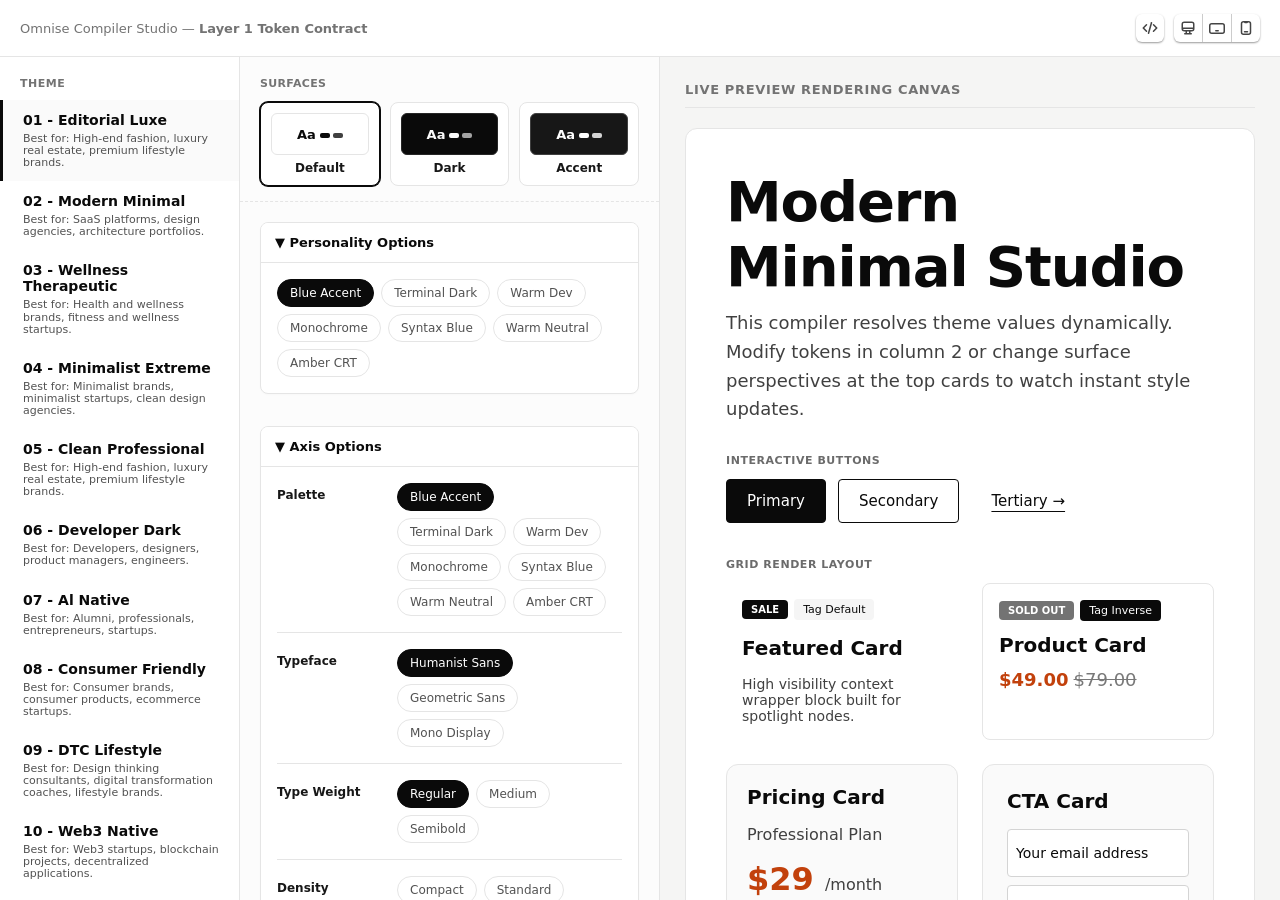
==== index.html @ a77c4bad "Update" ====
<!DOCTYPE html>
<html lang="en">
<head>
    <meta charset="UTF-8">
    <meta name="viewport" content="width=device-width, initial-scale=1.0">
    <title>Omnise Design System - Advanced Token Studio</title>
    <link rel="stylesheet" href="./style.css">
    <script src="./script.js?v=1.0.2" defer></script>
</head>
<body>
    <header>
        <div>Omnise Compiler Studio — <strong>Layer 1 Token Contract</strong></div>
       <div class="header-actions" style="display: flex;gap: 10px;">
            <button class="toolbar-btn json-btn" id="edit-toggle-btn" title="JSON">
               <svg  width="20" height="20" xmlns="http://www.w3.org/2000/svg" viewBox="0 0 16 16"><path d="M10.221 2.956a.75.75 0 0 0-1.442-.412l-3 10.5a.75.75 0 0 0 1.442.412z"></path><path d="M5.03 4.22a.75.75 0 0 1 0 1.06l-2.72 2.72 2.72 2.72a.749.749 0 1 1-1.06 1.06l-3.25-3.25a.75.75 0 0 1 0-1.06l3.25-3.25a.75.75 0 0 1 1.06 0"></path><path d="M10.97 11.78a.75.75 0 0 1 0-1.06l2.72-2.72-2.72-2.72a.749.749 0 1 1 1.06-1.06l3.25 3.25a.75.75 0 0 1 0 1.06l-3.25 3.25a.75.75 0 0 1-1.06 0"></path></svg>
                </svg>
            </button>
            <div class="toolbar-group">
                <button class="toolbar-btn active" title="Desktop">
                <svg width="20" height="20" xmlns="http://www.w3.org/2000/svg" viewBox="0 0 16 16"><path fill-rule="evenodd" d="M1.5 4.25a2.75 2.75 0 0 1 2.75-2.75h7.5a2.75 2.75 0 0 1 2.75 2.75v4.5a2.75 2.75 0 0 1-2.75 2.75h-1.25v1.5h.75a.75.75 0 0 1 0 1.5h-6.5a.75.75 0 0 1 0-1.5h.75v-1.5h-1.25a2.75 2.75 0 0 1-2.75-2.75zm5.5 7.25h2v1.5h-2zm-2.75-8.5c-.69 0-1.25.56-1.25 1.25v3.25h10v-3.25c0-.69-.56-1.25-1.25-1.25zm8.725 6c-.116.57-.62 1-1.225 1h-7.5a1.25 1.25 0 0 1-1.225-1z"></path></svg>
                </button>

                <button class="toolbar-btn" title="Tablet">
               <svg width="20" height="20" xmlns="http://www.w3.org/2000/svg" viewBox="0 0 16 16"><path d="M6 10.75c0-.414.373-.75.833-.75h2.334c.46 0 .833.336.833.75s-.373.75-.833.75h-2.334c-.46 0-.833-.336-.833-.75"></path><path d="M2.75 3a2.75 2.75 0 0 0-2.75 2.75v5.5a2.75 2.75 0 0 0 2.75 2.75h10.5a2.75 2.75 0 0 0 2.75-2.75v-5.5a2.75 2.75 0 0 0-2.75-2.75zm-1.25 2.75c0-.69.56-1.25 1.25-1.25h10.5c.69 0 1.25.56 1.25 1.25v5.5c0 .69-.56 1.25-1.25 1.25h-10.5c-.69 0-1.25-.56-1.25-1.25z"></path></svg>
                </button>

                <button class="toolbar-btn" title="Mobile">
                <svg width="20" height="20" xmlns="http://www.w3.org/2000/svg" viewBox="0 0 16 16"><path d="M5.75 11.75a.75.75 0 0 1 .75-.75h3a.75.75 0 0 1 0 1.5h-3a.75.75 0 0 1-.75-.75"></path><path fill-rule="evenodd" d="M2.75 3.75a2.75 2.75 0 0 1 2.75-2.75h5a2.75 2.75 0 0 1 2.75 2.75v8.5a2.75 2.75 0 0 1-2.75 2.75h-5a2.75 2.75 0 0 1-2.75-2.75zm2.75-1.25c-.69 0-1.25.56-1.25 1.25v8.5c0 .69.56 1.25 1.25 1.25h5c.69 0 1.25-.56 1.25-1.25v-8.5c0-.69-.56-1.25-1.25-1.25h-.531c-.112.431-.503.75-.969.75h-2a1 1 0 0 1-.968-.75z"></path></svg>
                </button>
            </div>

        </div>
    </header>
    <div class="editor-container">
        <div class="axis-panel" id="axisMenu">
            <div class="axis-menu-content">
                <div class="axis-title">Theme Axes</div>
                <div class="axis-item active" data-target="colors"><span>🎨 Colors</span><span class="axis-count">24</span></div>
                <div class="axis-item" data-target="typography"><span>🔤 Typography</span><span class="axis-count">14</span></div>
                <div class="axis-item" data-target="buttons"><span>🔘 Buttons</span><span class="axis-count">7</span></div>
                <div class="axis-item" data-target="cards"><span>🔲 Cards </span><span class="axis-count">4</span></div>
                <div class="axis-item" data-target="spacing"><span>📐 Spacing </span><span class="axis-count">1</span></div>
                <div class="axis-item" data-target="form"><span>📝 Form </span><span class="axis-count">4</span></div>
                <div class="axis-item" data-target="badge"><span>🏅 Badges</span><span class="axis-count">3</span></div>
            </div>
            <div class="theme-list-content">
                <div class="theme-title">Theme</div>
                <div class="theme-item active" data-target="editoral-luxe">
                    <div class="theme-item-title">
                        <div class="theme-item-title-text">
                            <span>01 - Editorial Luxe</span>
                        </div>
                        <p class="best-for">
                            Best for: High-end fashion, luxury real estate, premium lifestyle brands.
                        </p>
                    </div>
                </div>
                <div class="theme-item" data-target="modern-minimal">
                    <div class="theme-item-title">
                        <div class="theme-item-title-text">
                            <span>02 - Modern Minimal</span>
                        </div>
                        <p class="best-for">
                            Best for: SaaS platforms, design agencies, architecture portfolios.
                        </p>
                    </div>
                </div>
                <div class="theme-item" data-target="wellness-therapeutic">
                    <div class="theme-item-title">
                        <div class="theme-item-title-text">
                            <span>03 - Wellness Therapeutic</span>
                        </div>
                        <p class="best-for">
                            Best for: Health and wellness brands, fitness and wellness startups.
                        </p>
                    </div>  
                </div>
                <div class="theme-item" data-target="minimalist-extreme">
                    <div class="theme-item-title">
                        <div class="theme-item-title-text">
                            <span>04 - Minimalist Extreme</span>
                        </div>
                        <p class="best-for">
                            Best for: Minimalist brands, minimalist startups, clean design agencies.
                        </p>
                    </div>  
                </div>
                <div class="theme-item" data-target="clean-professional">
                    <div class="theme-item-title">
                        <div class="theme-item-title-text">
                            <span>05 - Clean Professional</span>
                        </div>
                        <p class="best-for">
                            Best for: High-end fashion, luxury real estate, premium lifestyle brands.
                        </p>
                    </div>  
                </div>  
                <div class="theme-item" data-target="developer-dark">
                    <div class="theme-item-title">
                        <div class="theme-item-title-text">
                            <span>06 - Developer Dark</span>
                        </div>
                        <p class="best-for">
                            Best for: Developers, designers, product managers, engineers.
                        </p>
                    </div>  
                </div> 
                <div class="theme-item" data-target="al-native">
                    <div class="theme-item-title">
                        <div class="theme-item-title-text">
                            <span>07 - Al Native</span>
                        </div>
                        <p class="best-for">
                            Best for: Alumni, professionals, entrepreneurs, startups.
                        </p>
                    </div>  
                </div>
                    <div class="theme-item" data-target="consumer-friendly">
                    <div class="theme-item-title">
                        <div class="theme-item-title-text">
                            <span>08 - Consumer Friendly</span>
                        </div>
                        <p class="best-for">
                            Best for: Consumer brands, consumer products, ecommerce startups.
                        </p>
                    </div>  
                </div>
                <div class="theme-item" data-target="dtc-lifestyle">
                    <div class="theme-item-title">
                        <div class="theme-item-title-text">
                            <span>09 - DTC Lifestyle</span>
                        </div>
                        <p class="best-for">
                            Best for: Design thinking consultants, digital transformation coaches, lifestyle brands.
                        </p>
                    </div>  
                </div>
                <div class="theme-item" data-target="web3-native">
                    <div class="theme-item-title">
                        <div class="theme-item-title-text">
                            <span>10 - Web3 Native</span>
                        </div>
                        <p class="best-for">
                            Best for: Web3 startups, blockchain projects, decentralized applications.
                        </p>
                    </div>  
                </div>
                <div class="theme-item" data-target="enterprise-premium">
                    <div class="theme-item-title">
                        <div class="theme-item-title-text">
                            <span>11 - Enterprise Premium</span>
                        </div>
                        <p class="best-for">
                            Best for: Enterprise brands, enterprise solutions, high-end lifestyle brands.
                        </p>
                    </div>  
                </div>
                <div class="theme-item" data-target="wellness-therapeutic">
                    <div class="theme-item-title">
                        <div class="theme-item-title-text">
                            <span>12 - Wellness Therapeutic</span>
                        </div>
                        <p class="best-for">
                            Best for: Health and wellness brands, fitness and wellness startups.
                        </p>
                    </div>  
                </div>
                <div class="theme-item" data-target="minimalist-extreme">
                    <div class="theme-item-title">
                        <div class="theme-item-title-text">
                            <span>13 - Minimalist Extreme</span>
                        </div>
                        <p class="best-for">
                            Best for: Minimalist brands, minimalist startups, clean design agencies.
                        </p>
                    </div>  
                </div>
            </div>
            
        </div>

        <div class="config-panel" id="config-panel">
            <div class="config-panel-content">  
                <div class="dynamic-header-zone">
                    <div id="surface-selector-wrapper">
                        <div class="scheme-selector-title">Surfaces</div>
                        <div class="scheme-cards-grid">
                            <div class="scheme-visual-card active" data-scheme="light">
                                <div class="scheme-box-preview" style="background:#ffffff; color:#0a0a0a;">
                                    <span>Aa</span>
                                    <div class="dot-group">
                                        <div class="dot" style="background:#0a0a0a"></div>
                                        <div class="dot" style="background:#404040"></div>
                                    </div>
                                </div>
                                <div class="scheme-label">Default</div>
                            </div>
                            <div class="scheme-visual-card" data-scheme="dark">
                                <div class="scheme-box-preview" style="background:#0a0a0a; color:#fafafa; border-color:#262626">
                                    <span>Aa</span>
                                    <div class="dot-group">
                                        <div class="dot" style="background:#fafafa"></div>
                                        <div class="dot" style="background:#a3a3a3"></div>
                                    </div>
                                </div>
                                <div class="scheme-label">Dark</div>
                            </div>
                            <div class="scheme-visual-card" data-scheme="accent">
                                <div class="scheme-box-preview" style="background:#171717; color:#ffffff; border-color:#404040">
                                    <span>Aa</span>
                                    <div class="dot-group">
                                        <div class="dot" style="background:#ffffff"></div>
                                        <div class="dot" style="background:#d4d4d4"></div>
                                    </div>
                                </div>
                                <div class="scheme-label">Accent</div>
                            </div>
                        </div>
                    </div>

                    <div id="font-selector-wrapper">
                        <div class="font-select-title">Typography</div>
                        <div class="font-row">
                            <span class="font-label">Heading</span>
                            <select class="font-dropdown" data-target-font="heading"><option>Inter</option><option>Figtree</option><option>Kaisei Decol</option></select>
                        </div>
                        <div class="font-row">
                            <span class="font-label">Body</span>
                            <select class="font-dropdown" data-target-font="body"><option>Inter</option><option>Figtree</option><option>Kaisei Decol</option></select>
                        </div>
                    </div>

                    <div id="blueprint-buttons-header" class="blueprint-header-wrapper">
                        <div id="button-selector-wrapper">
                        <div class="global-config-block">
                            <div class="scheme-selector-title" style="margin-bottom: 8px;">Button Shared Settings</div>
                            <div class="token-field">
                                <span class="token-label">Font size</span>
                                <input type="number" class="number-input" id="btn-global-size" value="15">
                            </div>
                            <div class="token-field">
                                <span class="token-label">Letter spacing</span>
                                <input type="text" class="text-input" id="btn-global-spacing" value="0em">
                            </div>
                            <div class="token-field">
                                <span class="token-label">Font weight</span>
                                <select class="select-input" id="btn-global-weight">
                                    <option value="400">400 — Regular</option>
                                    <option value="500" selected>500 — Medium</option>
                                    <option value="600">600 — Semi Bold</option>
                                    <option value="700">700 — Bold</option>
                                </select>
                            </div>
                            <div class="token-field">
                                <span class="token-label">Transform</span>
                                <select class="select-input" id="btn-global-transform">
                                    <option value="none" selected>none</option>
                                    <option value="uppercase">UPPERCASE</option>
                                    <option value="lowercase">lowercase</option>
                                    <option value="capitalize">Capitalize</option>
                                </select>
                            </div>

                            <div class="scheme-selector-title" style="margin-top: 10px; margin-bottom: 8px;">Primary & Secondary</div>
                            <div class="token-field">
                                <span class="token-label">Height</span>
                                <input type="number" class="number-input" id="btn-geo-height" value="44">
                            </div>
                            <div class="token-field">
                                <span class="token-label">Padding X</span>
                                <input type="number" class="number-input" id="btn-geo-padding" value="20">
                            </div>
                            <div class="token-field">
                                <span class="token-label">Border radius</span>
                                <input type="number" class="number-input" id="btn-geo-radius" value="4">
                            </div>
                        </div>
                    </div>
                    </div>
                    <div id="blueprint-cards-header" class="blueprint-header-wrapper">
                        <div class="scheme-selector-title">Card Layout & Geometry</div>
                        <div class="blueprint-desc">Shared layout, spacing, and corner radius settings used across all card variants.</div>
                    </div>
                    <div id="blueprint-spacing-header" class="blueprint-header-wrapper">
                        <div class="scheme-selector-title">Spacing Scale</div>
                        <div class="blueprint-desc">Shared spacing values based on a 4px scale system (1 unit = 4px).</div>
                    </div>
                    <div id="blueprint-form-header" class="blueprint-header-wrapper">
                        <div class="scheme-selector-title">Form Controls Layout</div>
                        <div class="blueprint-desc">Shared size, spacing, and corner radius settings for form controls.</div>
                    </div>
                    <div id="blueprint-badge-header" class="blueprint-header-wrapper">
                        <div class="scheme-selector-title">Badge Layout</div>
                        <div class="blueprint-desc"> Controls padding, height, and corner radius used across all badge variants.</div>
                    </div>
                </div>
                <div class="config-scroll-area" id="dynamicFieldsContainer">
                    
                    <div class="axis-content-section active" id="axis-colors">
                        <div class="accordion">
                            <div class="accordion-header"><span>▼ Theme Colors</span></div>
                            <div class="accordion-content">
                                <div class="token-field"><span class="token-label">Background</span><div class="token-input-group"><input type="color" class="color-preview" data-token="background"><input type="text" class="hex-input" data-token="background"></div></div>
                                <div class="token-field"><span class="token-label">Heading</span><div class="token-input-group"><input type="color" class="color-preview" data-token="headingText"><input type="text" class="hex-input" data-token="headingText"></div></div>
                                <div class="token-field"><span class="token-label">Body text</span><div class="token-input-group"><input type="color" class="color-preview" data-token="bodyText"><input type="text" class="hex-input" data-token="bodyText"></div></div>
                                <div class="token-field"><span class="token-label">Accent</span><div class="token-input-group"><input type="color" class="color-preview" data-token="accent"><input type="text" class="hex-input" data-token="accent"></div></div>
                                <div class="token-field"><span class="token-label">Sale price</span><div class="token-input-group"><input type="color" class="color-preview" data-token="salePrice"><input type="text" class="hex-input" data-token="salePrice"></div></div>
                            </div>
                        </div>
                        
                        <div class="accordion">
                            <div class="accordion-header"><span>▼ Button Colors</span></div>
                            <div class="accordion-content">
                                <div class="inner-status-tabs" style="display: flex; gap: 4px; margin-bottom: 16px; background: #e5e5e5; padding: 4px; border-radius: 6px; width: 100%;">
                                    <button type="button" class="sub-tab-btn active" data-state="normal" style="flex: 1; padding: 6px; border: none; border-radius: 4px; font-size: 12px; font-weight: 600; cursor: pointer; background: #ffffff; color: #0a0a0a;">Normal</button>
                                    <button type="button" class="sub-tab-btn" data-state="hover" style="flex: 1; padding: 6px; border: none; border-radius: 4px; font-size: 12px; font-weight: 600; cursor: pointer; background: transparent; color: #737373;">Hover</button>
                                </div>
                            <div class="button-state-pane" id="pane-btn-normal" style="display: flex; gap: 10px; flex-direction: column;">
                                <div class="token-group-title">Primary Button</div>
                                <div class="token-field"><span class="token-label">Background</span><div class="token-input-group"><input type="color" class="color-preview" data-token="primaryButton_background"><input type="text" class="hex-input" data-token="primaryButton_background"></div></div>
                                <div class="token-field"><span class="token-label">Label</span><div class="token-input-group"><input type="color" class="color-preview" data-token="primaryButton_label"><input type="text" class="hex-input" data-token="primaryButton_label"></div></div>
                                <div class="token-field"><span class="token-label">Outline</span><div class="token-input-group"><input type="color" class="color-preview" data-token="primaryButton_outline"><input type="text" class="hex-input" data-token="primaryButton_outline"></div></div>
                                
                                <div class="token-group-title">Secondary Button</div>
                                <div class="token-field"><span class="token-label">Background</span><div class="token-input-group"><input type="color" class="color-preview" data-token="secondaryButton_background"><input type="text" class="hex-input" data-token="secondaryButton_background"></div></div>
                                <div class="token-field"><span class="token-label">Label</span><div class="token-input-group"><input type="color" class="color-preview" data-token="secondaryButton_label"><input type="text" class="hex-input" data-token="secondaryButton_label"></div></div>
                                <div class="token-field"><span class="token-label">Outline</span><div class="token-input-group"><input type="color" class="color-preview" data-token="secondaryButton_outline"><input type="text" class="hex-input" data-token="secondaryButton_outline"></div></div>
                                
                                <div class="token-group-title">Tertiary Button</div>
                                <div class="token-field"><span class="token-label">Label</span><div class="token-input-group"><input type="color" class="color-preview" data-token="tertiaryButton_label"><input type="text" class="hex-input" data-token="tertiaryButton_label"></div></div>
                            </div>

                            <div class="button-state-pane" id="pane-btn-hover" style="display: none; gap: 10px; flex-direction: column;">
                                <div class="token-group-title">Primary Button Hover</div>
                                <div class="token-field">
                                    <span class="token-label">Background Tone</span>
                                    <div class="token-input-group" style="display: flex; align-items: center; gap: 8px; width: 100%;">
                                        <input type="range" min="-100" max="100" class="tone-slider" data-token="primaryButton_hover_background_tone" style="flex: 1;">
                                        <span class="tone-value-display" id="display-primaryButton_hover_background_tone" style="font-size: 13px; font-weight: 600; min-width: 45px; text-align: right;">0%</span>
                                    </div>
                                </div>
                                <div class="token-field">
                                    <span class="token-label">Label Tone</span>
                                    <div class="token-input-group" style="display: flex; align-items: center; gap: 8px; width: 100%;">
                                        <input type="range" min="-100" max="100" class="tone-slider" data-token="primaryButton_hover_label_tone" style="flex: 1;">
                                        <span class="tone-value-display" id="display-primaryButton_hover_label_tone" style="font-size: 13px; font-weight: 600; min-width: 45px; text-align: right;">0%</span>
                                    </div>
                                </div>
                                <div class="token-field">
                                    <span class="token-label">Outline Tone</span>
                                    <div class="token-input-group" style="display: flex; align-items: center; gap: 8px; width: 100%;">
                                        <input type="range" min="-100" max="100" class="tone-slider" data-token="primaryButton_hover_outline_tone" style="flex: 1;">
                                        <span class="tone-value-display" id="display-primaryButton_hover_outline_tone" style="font-size: 13px; font-weight: 600; min-width: 45px; text-align: right;">0%</span>
                                    </div>
                                </div>
                                
                                <div class="token-group-title">Secondary Button Hover</div>
                                <div class="token-field">
                                    <span class="token-label">Background Tone</span>
                                    <div class="token-input-group" style="display: flex; align-items: center; gap: 8px; width: 100%;">
                                        <input type="range" min="-100" max="100" class="tone-slider" data-token="secondaryButton_hover_background_tone" style="flex: 1;">
                                        <span class="tone-value-display" id="display-secondaryButton_hover_background_tone" style="font-size: 13px; font-weight: 600; min-width: 45px; text-align: right;">0%</span>
                                    </div>
                                </div>
                                <div class="token-field">
                                    <span class="token-label">Label Tone</span>
                                    <div class="token-input-group" style="display: flex; align-items: center; gap: 8px; width: 100%;">
                                        <input type="range" min="-100" max="100" class="tone-slider" data-token="secondaryButton_hover_label_tone" style="flex: 1;">
                                        <span class="tone-value-display" id="display-secondaryButton_hover_label_tone" style="font-size: 13px; font-weight: 600; min-width: 45px; text-align: right;">0%</span>
                                    </div>
                                </div>
                                <div class="token-field">
                                    <span class="token-label">Outline Tone</span>
                                    <div class="token-input-group" style="display: flex; align-items: center; gap: 8px; width: 100%;">
                                        <input type="range" min="-100" max="100" class="tone-slider" data-token="secondaryButton_hover_outline_tone" style="flex: 1;">
                                        <span class="tone-value-display" id="display-secondaryButton_hover_outline_tone" style="font-size: 13px; font-weight: 600; min-width: 45px; text-align: right;">0%</span>
                                    </div>
                                </div>
                                
                                <div class="token-group-title">Tertiary Button Hover</div>
                                <div class="token-field">
                                    <span class="token-label">Label Tone</span>
                                    <div class="token-input-group" style="display: flex; align-items: center; gap: 8px; width: 100%;">
                                        <input type="range" min="-100" max="100" class="tone-slider" data-token="tertiaryButton_hover_label_tone" style="flex: 1;">
                                        <span class="tone-value-display" id="display-tertiaryButton_hover_label_tone" style="font-size: 13px; font-weight: 600; min-width: 45px; text-align: right;">0%</span>
                                    </div>
                                </div>
                            </div>
                            </div>
                        </div>

                    <div class="accordion">
                        <div class="accordion-header"><span>▼ Card Colors</span></div>
                        <div class="accordion-content">

                            <div class="token-group-title">Featured Card</div>
                            <div class="token-field">
                                <span class="token-label">Background</span>
                                <div class="token-input-group">
                                    <input type="color" class="color-preview" data-token="featuredCard_background">
                                    <input type="text" class="hex-input" data-token="featuredCard_background">
                                </div>
                            </div>
                            <div class="token-field">
                                <span class="token-label">Border Color</span>
                                <div class="token-input-group">
                                    <input type="color" class="color-preview" data-token="featuredCard_borderColor">
                                    <input type="text" class="hex-input" data-token="featuredCard_borderColor">
                                </div>
                            </div>

                            <div class="token-group-title">Product Card</div>
                            <div class="token-field">
                                <span class="token-label">Background</span>
                                <div class="token-input-group">
                                    <input type="color" class="color-preview" data-token="productCard_background">
                                    <input type="text" class="hex-input" data-token="productCard_background">
                                </div>
                            </div>
                            <div class="token-field">
                                <span class="token-label">Border Color</span>
                                <div class="token-input-group">
                                    <input type="color" class="color-preview" data-token="productCard_borderColor">
                                    <input type="text" class="hex-input" data-token="productCard_borderColor">
                                </div>
                            </div>

                            <div class="token-group-title">Pricing Card</div>
                            <div class="token-field">
                                <span class="token-label">Background</span>
                                <div class="token-input-group">
                                    <input type="color" class="color-preview" data-token="pricingCard_background">
                                    <input type="text" class="hex-input" data-token="pricingCard_background">
                                </div>
                            </div>
                            <div class="token-field">
                                <span class="token-label">Border Color</span>
                                <div class="token-input-group">
                                    <input type="color" class="color-preview" data-token="pricingCard_borderColor">
                                    <input type="text" class="hex-input" data-token="pricingCard_borderColor">
                                </div>
                            </div>

                            <div class="token-group-title">CTA Card</div>
                            <div class="token-field">
                                <span class="token-label">Background</span>
                                <div class="token-input-group">
                                    <input type="color" class="color-preview" data-token="ctaCard_background">
                                    <input type="text" class="hex-input" data-token="ctaCard_background">
                                </div>
                            </div>
                            <div class="token-field">
                                <span class="token-label">Border Color</span>
                                <div class="token-input-group">
                                    <input type="color" class="color-preview" data-token="ctaCard_borderColor">
                                    <input type="text" class="hex-input" data-token="ctaCard_borderColor">
                                </div>
                            </div>

                            <div class="token-group-title">Media Card</div>
                            <div class="token-field">
                                <span class="token-label">Background</span>
                                <div class="token-input-group">
                                    <input type="color" class="color-preview" data-token="mediaCard_background">
                                    <input type="text" class="hex-input" data-token="mediaCard_background">
                                </div>
                            </div>
                            <div class="token-field">
                                <span class="token-label">Border Color</span>
                                <div class="token-input-group">
                                    <input type="color" class="color-preview" data-token="mediaCard_borderColor">
                                    <input type="text" class="hex-input" data-token="mediaCard_borderColor">
                                </div>
                            </div>

                        </div>
                    </div>

                        <div class="accordion">
                            <div class="accordion-header"><span>▼ Form Colors</span></div>
                            <div class="accordion-content">
                                <div class="token-field"><span class="token-label">Background</span><div class="token-input-group"><input type="color" class="color-preview" data-token="formInput_background"><input type="text" class="hex-input" data-token="formInput_background"></div></div>
                                <div class="token-field"><span class="token-label">Label</span><div class="token-input-group"><input type="color" class="color-preview" data-token="formInput_color"><input type="text" class="hex-input" data-token="formInput_color"></div></div>
                                <div class="token-field"><span class="token-label">Border color</span><div class="token-input-group"><input type="color" class="color-preview" data-token="formInput_borderColor"><input type="text" class="hex-input" data-token="formInput_borderColor"></div></div>
                            </div>
                        </div>

                        <div class="accordion">
                            <div class="accordion-header"><span>▼ Badge Colors</span></div>
                            <div class="accordion-content">
                                <div class="token-group-title">Sale Badge</div>
                                <div class="token-field"><span class="token-label">Background</span><div class="token-input-group"><input type="color" class="color-preview" data-token="saleBadge_background"><input type="text" class="hex-input" data-token="saleBadge_background"></div></div>
                                <div class="token-field"><span class="token-label">Label</span><div class="token-input-group"><input type="color" class="color-preview" data-token="saleBadge_text"><input type="text" class="hex-input" data-token="saleBadge_text"></div></div>
                                
                                <div class="token-group-title">Sold Out Badge</div>
                                <div class="token-field"><span class="token-label">Background</span><div class="token-input-group"><input type="color" class="color-preview" data-token="soldOutBadge_background"><input type="text" class="hex-input" data-token="soldOutBadge_background"></div></div>
                                <div class="token-field"><span class="token-label">Label</span><div class="token-input-group"><input type="color" class="color-preview" data-token="soldOutBadge_text"><input type="text" class="hex-input" data-token="soldOutBadge_text"></div></div>

                                <div class="token-group-title">Tag 1</div>
                                <div class="token-field"><span class="token-label">Background</span><div class="token-input-group"><input type="color" class="color-preview" data-token="tag1_background"><input type="text" class="hex-input" data-token="tag1_background"></div></div>
                                <div class="token-field"><span class="token-label">Label</span><div class="token-input-group"><input type="color" class="color-preview" data-token="tag1_text"><input type="text" class="hex-input" data-token="tag1_text"></div></div>
                                <div class="token-group-title">Tag 2</div>
                                <div class="token-field"><span class="token-label">Background</span><div class="token-input-group"><input type="color" class="color-preview" data-token="tag2_background"><input type="text" class="hex-input" data-token="tag2_background"></div></div>
                                <div class="token-field"><span class="token-label">Label</span><div class="token-input-group"><input type="color" class="color-preview" data-token="tag2_text"><input type="text" class="hex-input" data-token="tag2_text"></div></div>
                            </div>
                        </div>
                    </div>

                    <div class="axis-content-section" id="axis-typography">
                        <div class="typo-list-item">
                            <div class="typo-meta-left">
                                <div class="typo-preview-text" style="font-size: 20px;">Heading 1 (H1)</div>
                                <div class="typo-sub-details" id="sub-h1">Inter, 56px, 600, Line: 1.1</div>
                            </div>
                        </div>
                        <div class="typo-list-item">
                            <div class="typo-meta-left">
                                <div class="typo-preview-text" style="font-size: 20px;">Heading 2 (H2)</div>
                                <div class="typo-sub-details" id="sub-h1">Inter, 44px, 600, Line: 1.1</div>
                            </div>
                        </div>
                        <div class="typo-list-item">
                            <div class="typo-meta-left">
                                <div class="typo-preview-text" style="font-size: 20px;">Heading 3 (H3)</div>
                                <div class="typo-sub-details" id="sub-h1">Inter, 32px, 600, Line: 1.1</div>
                            </div>
                        </div>
                        <div class="typo-list-item">
                            <div class="typo-meta-left">
                                <div class="typo-preview-text" style="font-size: 20px;">Heading 4 (H4)</div>
                                <div class="typo-sub-details" id="sub-h1">Inter, 28px, 600, Line: 1.1</div>
                            </div>
                        </div>
                        <div class="typo-list-item">
                            <div class="typo-meta-left">
                                <div class="typo-preview-text" style="font-size: 20px;">Heading 5 (H5)</div>
                                <div class="typo-sub-details" id="sub-h1">Inter, 24px, 600, Line: 1.1</div>
                            </div>
                        </div>
                        <div class="typo-list-item">
                            <div class="typo-meta-left">
                                <div class="typo-preview-text" style="font-size: 16px;">Body text (p)</div>
                                <div class="typo-sub-details" id="sub-p">Inter, 18px, 400, Line: 1.5</div>
                            </div>
                        </div>
                        <div class="typo-list-item">
                            <div class="typo-meta-left">
                                <div class="typo-preview-text" style="font-size: 16px;">Body text 2 (p2)</div>
                                <div class="typo-sub-details" id="sub-p">Inter, 16px, 400, Line: 1.5</div>
                            </div>
                        </div>
                        <div class="typo-list-item">
                            <div class="typo-meta-left">
                                <div class="typo-preview-text" style="font-size: 16px;">Body text 3 (p3)</div>
                                <div class="typo-sub-details" id="sub-p">Inter, 14px, 400, Line: 1.5</div>
                            </div>
                        </div>
                        <div class="typo-list-item">
                            <div class="typo-meta-left">
                                <div class="typo-preview-text" style="font-size: 16px;">Eyebrow (eyebrow)</div>
                                <div class="typo-sub-details" id="sub-p">Inter, 12px, 400, Line: 1.5</div>
                            </div>
                        </div>
                    </div>

                    <div class="axis-content-section" id="axis-buttons">
                        <div class="token-group-title" style="margin-bottom: 8px;">Button Variants</div>
                        <div class="sub-variant-tabs">
                            <div class="variant-tab active" data-variant="pr">Primary</div>
                            <div class="variant-tab" data-variant="se">Secondary</div>
                            <div class="variant-tab" data-variant="te">Tertiary</div>
                        </div>
                        <div class="variant-config-pane active" id="pane-pr">
                            <div class="accordion">
                                <div class="accordion-header"><span>▼ Primary</span></div>
                                <div class="accordion-content">
                                    <div class="token-group-title">Border</div>
                                    <div class="token-field">
                                        <span class="token-label">Thickness</span>
                                        <input type="number" class="number-input" id="btn-pr-border" value="1" step="0.5">
                                    </div>
                                    <div class="token-group-title">Shadow</div>
                                    <div class="token-field">
                                        <span class="token-label">Horizontal</span>
                                        <input type="number" class="number-input" id="btn-pr-shadow-x" value="0">
                                    </div>
                                    <div class="token-field">
                                        <span class="token-label">Vertical</span>
                                        <input type="number" class="number-input" id="btn-pr-shadow-y" value="4.5" step="0.5">
                                    </div>
                                    <div class="token-field">
                                        <span class="token-label">Blur</span>
                                        <input type="number" class="number-input" id="btn-pr-shadow-blur" value="0">
                                    </div>
                                    <div class="token-field">
                                        <span class="token-label">Transparent (0-1)</span>
                                        <input type="number" class="number-input" id="btn-pr-shadow-opacity" value="0" min="0" max="1" step="0.1">
                                    </div>
                                </div>
                            </div>
                        </div>
                        <div class="variant-config-pane" id="pane-se">
                            <div class="accordion">
                                <div class="accordion-header"><span>▼ Secondary</span></div>
                                <div class="accordion-content">
                                    <div class="token-group-title">Border Style</div>
                                    <div class="token-field">
                                        <span class="token-label">Thickness</span>
                                        <input type="number" class="number-input" id="btn-se-border" value="1" step="0.5">
                                    </div>
                                    <div class="token-group-title">Shadow</div>
                                    <div class="token-field">
                                        <span class="token-label">Horizontal</span>
                                        <input type="number" class="number-input" id="btn-se-shadow-x" value="0">
                                    </div>
                                    <div class="token-field">
                                        <span class="token-label">Vertical</span>
                                        <input type="number" class="number-input" id="btn-se-shadow-y" value="4.5" step="0.5">
                                    </div>
                                    <div class="token-field">
                                        <span class="token-label">Blur</span>
                                        <input type="number" class="number-input" id="btn-se-shadow-blur" value="0">
                                    </div>
                                    <div class="token-field">
                                        <span class="token-label">Transparent (0-1)</span>
                                        <input type="number" class="number-input" id="btn-se-shadow-opacity" value="0" min="0" max="1" step="0.1">
                                    </div>
                                </div>
                            </div>
                        </div>
                        <div class="variant-config-pane" id="pane-te">
                            <div class="accordion">
                                <div class="accordion-header"><span>▼ Tertiary</span></div>
                                <div class="accordion-content">
                                    <div class="token-field">
                                        <span class="token-label">Underline</span>
                                        <select class="select-input" id="btn-te-underline">
                                            <option value="none">none</option>
                                            <option value="underline" selected>underline</option>
                                        </select>
                                    </div>
                                    <div class="token-field">
                                        <span class="token-label">Underline Offset (px)</span>
                                        <input type="number" class="number-input" id="btn-te-offset" value="5">
                                    </div>
                                </div>
                            </div>
                        </div>
                    </div>

                    <div class="axis-content-section" id="axis-cards">
                        <div class="sub-variant-tabs">
                            <div class="variant-tab active" data-variant="card-feat">Featured</div>
                            <div class="variant-tab" data-variant="card-prod">Product</div>
                            <div class="variant-tab" data-variant="card-pricing">Pricing</div>
                            <div class="variant-tab" data-variant="card-cta">CTA</div>
                            <div class="variant-tab" data-variant="card-media">Media</div>
                        </div>

                        <div class="variant-config-pane active" id="pane-card-feat">
                            <div class="token-field"><span class="token-label">Border width</span><input type="number" class="number-input" id="card-feat-border" value="0"></div>
                            <div class="token-field"><span class="token-label">Border radius</span><input type="number" class="number-input" id="card-feat-radius" value="12"></div>
                            <div class="token-field"><span class="token-label">Padding</span><input type="number" class="number-input" id="card-feat-padding" value="4"></div>
                            <div class="token-field"><span class="token-label">Gap</span><input type="number" class="number-input" id="card-feat-gap" value="4"></div>
                        </div>

                        <div class="variant-config-pane" id="pane-card-prod">
                            <div class="token-field"><span class="token-label">Border width</span><input type="number" class="number-input" id="card-prod-border" value="1"></div>
                            <div class="token-field"><span class="token-label">Border radius</span><input type="number" class="number-input" id="card-prod-radius" value="8"></div>
                            <div class="token-field"><span class="token-label">Padding</span><input type="number" class="number-input" id="card-prod-padding" value="4"></div>
                            <div class="token-field"><span class="token-label">Gap</span><input type="number" class="number-input" id="card-prod-gap" value="3"></div>
                        </div>
                        <div class="variant-config-pane" id="pane-card-pricing">
                            <div class="token-field">
                                <span class="token-label">Border width</span>
                                <input type="number" class="number-input" id="card-pricing-border" value="1">
                            </div>

                            <div class="token-field">
                                <span class="token-label">Border radius</span>
                                <input type="number" class="number-input" id="card-pricing-radius" value="12">
                            </div>

                            <div class="token-field">
                                <span class="token-label">Padding</span>
                                <input type="number" class="number-input" id="card-pricing-padding" value="5">
                            </div>

                            <div class="token-field">
                                <span class="token-label">Gap</span>
                                <input type="number" class="number-input" id="card-pricing-gap" value="4">
                            </div>
                        </div>
                        <div class="variant-config-pane" id="pane-card-cta">
                            <div class="token-field"><span class="token-label">Border width</span><input type="number" class="number-input" id="card-cta-border" value="1"></div>
                            <div class="token-field"><span class="token-label">Border radius</span><input type="number" class="number-input" id="card-cta-radius" value="12"></div>
                            <div class="token-field"><span class="token-label">Padding</span><input type="number" class="number-input" id="card-cta-padding" value="6"></div>
                            <div class="token-field"><span class="token-label">Gap</span><input type="number" class="number-input" id="card-cta-gap" value="4"></div>
                        </div>
                        <div class="variant-config-pane" id="pane-card-media">
                            <div class="token-field">
                                <span class="token-label">Border width</span>
                                <input type="number" class="number-input" id="card-media-border" value="1">
                            </div>

                            <div class="token-field">
                                <span class="token-label">Border radius</span>
                                <input type="number" class="number-input" id="card-media-radius" value="8">
                            </div>

                            <div class="token-field">
                                <span class="token-label">Padding</span>
                                <input type="number" class="number-input" id="card-media-padding" value="4">
                            </div>

                            <div class="token-field">
                                <span class="token-label">Gap</span>
                                <input type="number" class="number-input" id="card-media-gap" value="2">
                            </div>
                        </div>
                    </div>

                    <div class="axis-content-section" id="axis-spacing">
                        <div class="accordion">
                            <div class="accordion-header"><span>▼ Core Grid Layout Spacing</span></div>
                            <div class="accordion-content">
                            <div class="token-field">
                                    <span class="token-label">Grid gap</span>
                                    <input type="number" class="number-input" id="space-grid-gap-desk" value="6">
                                </div>
                            </div>
                        </div>
                    </div>

                    <div class="axis-content-section" id="axis-form">
                        <div class="accordion">
                            <div class="accordion-header"><span>▼ Input Layout & Geometry</span></div>
                            <div class="accordion-content">
                                <div class="token-field"><span class="token-label">Border width</span><input type="number" class="number-input" id="form-input-border" value="1"></div>
                                <div class="token-field"><span class="token-label">Border radius</span><input type="number" class="number-input" id="form-input-radius" value="4"></div>
                                <div class="token-field"><span class="token-label">Padding X</span><input type="number" class="number-input" id="form-input-padding" value="4"></div>
                                <div class="token-field"><span class="token-label">Height</span><input type="number" class="number-input" id="form-input-height" value="4"></div>
                            </div>
                        </div>
                    </div>

                    <div class="axis-content-section" id="axis-badge">
                        <div class="accordion">
                            <div class="accordion-header"><span>▼ Badge Layout & Geometry</span></div>
                            <div class="accordion-content">
                                <div class="token-field"><span class="token-label">Border width</span><input type="number" class="number-input" id="badge-default-border" value="1"></div>
                                <div class="token-field"><span class="token-label">Border radius</span><input type="number" class="number-input" id="badge-default-radius" value="4"></div>
                                <div class="token-field"><span class="token-label">Padding</span><input type="number" class="number-input" id="badge-default-padding" value="1"></div>
                            </div>
                        </div>
                    </div>

                </div>
            </div>
            <div class="tb-axis-options-content">
                <div class="dynamic-header-zone">
                    <div id="surface-selector-wrapper">
                        <div class="scheme-selector-title">Surfaces</div>
                        <div class="scheme-cards-grid">
                            <div class="scheme-visual-card active" data-scheme="light">
                                <div class="scheme-box-preview" style="background:#ffffff; color:#0a0a0a;">
                                    <span>Aa</span>
                                    <div class="dot-group">
                                        <div class="dot" style="background:#0a0a0a"></div>
                                        <div class="dot" style="background:#404040"></div>
                                    </div>
                                </div>
                                <div class="scheme-label">Default</div>
                            </div>
                            <div class="scheme-visual-card" data-scheme="dark">
                                <div class="scheme-box-preview" style="background:#0a0a0a; color:#fafafa; border-color:#262626">
                                    <span>Aa</span>
                                    <div class="dot-group">
                                        <div class="dot" style="background:#fafafa"></div>
                                        <div class="dot" style="background:#a3a3a3"></div>
                                    </div>
                                </div>
                                <div class="scheme-label">Dark</div>
                            </div>
                            <div class="scheme-visual-card" data-scheme="accent">
                                <div class="scheme-box-preview" style="background:#171717; color:#ffffff; border-color:#404040">
                                    <span>Aa</span>
                                    <div class="dot-group">
                                        <div class="dot" style="background:#ffffff"></div>
                                        <div class="dot" style="background:#d4d4d4"></div>
                                    </div>
                                </div>
                                <div class="scheme-label">Accent</div>
                            </div>
                        </div>
                    </div>
                </div>
                <div class="config-scroll-area">
                    <div class="axis-content-select" id="dynamicPersonalityOptions">
                        <div class="accordion">
                            <div class="accordion-header"><span>▼ Personality Options
                                </span>
                            </div>
                            <div class="tb-axis-row">
                                <div class="tb-pills-wrap">
                                    <button class="tb-pill active" data-axis="palette" data-value="blue-accent">Blue Accent</button>
                                    <button class="tb-pill" data-axis="palette" data-value="terminal-dark">Terminal Dark</button>
                                    <button class="tb-pill" data-axis="palette" data-value="warm-dev">Warm Dev</button>
                                    <button class="tb-pill" data-axis="palette" data-value="monochrome">Monochrome</button>
                                    <button class="tb-pill" data-axis="palette" data-value="syntax-blue">Syntax Blue</button>
                                    <button class="tb-pill" data-axis="palette" data-value="warm-neutral">Warm Neutral</button>
                                    <button class="tb-pill" data-axis="palette" data-value="amber-crt">Amber CRT</button>
                                </div>
                            </div>
                        </div>
                    </div>
                    <div class="axis-content-select" id="dynamicAxisOptions">
                        <div class="accordion">
                            <div class="accordion-header"><span>▼ Axis Options
                            </span>
                        </div>
                        <div class="tb-axis-item">
                            <div class="tb-axis-row">
                                <div class="tb-axis-label">Palette</div>
                                <div class="tb-pills-wrap">
                                    <button class="tb-pill active" data-axis="palette" data-value="blue-accent">Blue Accent</button>
                                    <button class="tb-pill" data-axis="palette" data-value="terminal-dark">Terminal Dark</button>
                                    <button class="tb-pill" data-axis="palette" data-value="warm-dev">Warm Dev</button>
                                    <button class="tb-pill" data-axis="palette" data-value="monochrome">Monochrome</button>
                                    <button class="tb-pill" data-axis="palette" data-value="syntax-blue">Syntax Blue</button>
                                    <button class="tb-pill" data-axis="palette" data-value="warm-neutral">Warm Neutral</button>
                                    <button class="tb-pill" data-axis="palette" data-value="amber-crt">Amber CRT</button>
                                </div>
                            </div>
                            <div class="tb-axis-row">
                                <div class="tb-axis-label">Typeface</div>
                                <div class="tb-pills-wrap">
                                    <button class="tb-pill active" data-axis="typeface" data-value="humanist-sans">Humanist Sans</button>
                                    <button class="tb-pill" data-axis="typeface" data-value="geometric-sans">Geometric Sans</button>
                                    <button class="tb-pill" data-axis="typeface" data-value="mono-display">Mono Display</button>
                                </div>
                            </div>
                        
                            <div class="tb-axis-row">
                                <div class="tb-axis-label">Type Weight</div>
                                <div class="tb-pills-wrap">
                                    <button class="tb-pill active" data-axis="typeweight" data-value="regular">Regular</button>
                                    <button class="tb-pill" data-axis="typeweight" data-value="medium">Medium</button>
                                    <button class="tb-pill" data-axis="typeweight" data-value="semibold">Semibold</button>
                                </div>
                            </div>
                        
                            <div class="tb-axis-row">
                                <div class="tb-axis-label">Density</div>
                                <div class="tb-pills-wrap">
                                    <button class="tb-pill" data-axis="density" data-value="compact">Compact</button>
                                    <button class="tb-pill" data-axis="density" data-value="standard">Standard</button>
                                    <button class="tb-pill active" data-axis="density" data-value="spacious">Spacious</button>
                                    <button class="tb-pill" data-axis="density" data-value="ultra-compact">Ultra Compact</button>
                                </div>
                            </div>
                        
                            <div class="tb-axis-row">
                                <div class="tb-axis-label">Silhouette</div>
                                <div class="tb-pills-wrap">
                                    <button class="tb-pill" data-axis="silhouette" data-value="minimal">Minimal</button>
                                    <button class="tb-pill active" data-axis="silhouette" data-value="standard">Standard</button>
                                    <button class="tb-pill" data-axis="silhouette" data-value="pillowy">Pillowy</button>
                                    <button class="tb-pill" data-axis="silhouette" data-value="sharp">Sharp</button>
                                </div>
                            </div>
                        </div>
                        </div>
                    </div>
                    
                </div>
            </div>
        </div>
        <div class="preview-panel">
            <div class="preview-title">Live Preview Rendering Canvas</div>
            <div class="preview-canvas" id="previewCanvas">
                
                <div class="demo-text">
                    <h1 id="dyn-h1">Modern Minimal Studio</h1>
                    <p id="dyn-p">This compiler resolves theme values dynamically. Modify tokens in column 2 or change surface perspectives at the top cards to watch instant style updates.</p>
                </div>

                <div class="demo-block">
                    <div class="demo-section-title">Interactive Buttons</div>
                    <div class="demo-buttons">
                        <button class="btn-style" id="p-btn">Primary</button>
                        <button class="btn-style" id="s-btn">Secondary</button>
                        <button class="btn-style" id="t-btn" style="background:transparent; border:none; font-weight:600;">Tertiary →</button>
                    </div>
                </div>

                <div class="demo-block">
                    <div class="demo-section-title">Grid Render Layout</div>
                    <div class="grid-cards" id="demo-grid">
                        <div class="card-style" id="f-card">
                            <div class="card-tag-row">
                                <span class="badge-style" id="b-sale">Sale</span>
                                <span class="tag-style" id="t1-badge">Tag Default</span>
                            </div>
                            <div style="font-weight:600; font-size:20px;" class="card-head-txt">Featured Card</div>
                            <div style="font-size:14px;" class="card-body-txt">High visibility context wrapper block built for spotlight nodes.</div>
                        </div>

                        <div class="card-style" id="prod-card">
                            <div class="card-tag-row">
                                <span class="badge-style" id="b-sold">Sold out</span>
                                <span class="tag-style" id="t2-badge">Tag Inverse</span>
                            </div>
                            <div style="font-weight:600; font-size:20px;" class="card-head-txt">Product Card</div>
                            <div>
                                <span style="font-weight:700; font-size:18px;" id="dyn-price">$49.00</span>
                                <span style="font-weight:400; text-decoration: line-through; font-size:18px;" id="dyn-old-price">$79.00</span>
                            </div>
                            
                        </div>
                        <!-- Pricing -->
                        <div class="card-style" id="pricing-card">
                            <div class="card-head-txt" style="font-weight:600;font-size:20px;">
                                Pricing Card
                            </div>

                            <div class="card-body-txt">
                                Professional Plan
                            </div>

                            <div>
                                <span style="font-size:32px;font-weight:700;" id="pricing-price">
                                    $29
                                </span>
                                <span class="card-body-txt">
                                    /month
                                </span>
                            </div>

                            <button class="demo-btn primary-btn" id="pricing-primary-btn">
                                Start Free Trial
                            </button>
                        </div>

                        <div class="card-style" id="cta-card">
                            <div style="font-weight:600; font-size:20px;" class="card-head-txt">CTA Card</div>
                            <div class="demo-form-group">
                                <input type="text" class="demo-input" id="demo-form-input" value="Your email address" readonly>
                                <select class="demo-select" id="demo-form-select">
                                    <option>Select your country</option>
                                </select>
                            </div>
                        </div>
                        <!-- Media -->
                        <div class="card-style" id="media-card">
                            <div id="demo-media" style="height: 140px; border: 1px solid transparent; display: flex; align-items: center; justify-content: center; position: relative; overflow: hidden; background-color: #e5e5e5;">
                                <svg width="40" height="40" viewBox="0 0 24 24" fill="none" stroke="currentColor" stroke-width="1.5" stroke-linecap="round" stroke-linejoin="round" style="opacity: 0.4; color: inherit;">
                                    <rect width="18" height="18" x="3" y="3" rx="2" ry="2"/>
                                    <circle cx="9" cy="9" r="2"/>
                                    <path d="m21 15-3.086-3.086a2 2 0 0 0-2.828 0L6 21"/>
                                </svg>
                                <span style="position: absolute; bottom: 8px; right: 8px; font-size: 11px; padding: 2px 6px; background: rgba(0,0,0,0.6); color: #fff; border-radius: 4px; font-weight: 500;">02:45</span>
                            </div>

                            <div style="display: flex; flex-direction: column; gap: 6px;">
                                <div style="font-weight:600; font-size:20px;" class="card-head-txt">Media Card</div>
                                <div style="font-size:14px;" class="card-body-txt">Image, video, gallery or rich visual content component container.</div>
                            </div>

                            <div style="display: flex; justify-content: space-between; align-items: center; margin-top: auto; font-size: 13px;">
                                <span class="card-body-txt" style="display: flex; align-items: center; gap: 4px;">
                                    👁️ 1.2k views
                                </span>
                                <span class="card-body-txt" style="font-weight: 500; cursor: pointer;">
                                    Read article →
                                </span>
                            </div>
                        </div>
                    </div>
                </div>

            </div>
        </div>
    </div>
</body>
</html>
---- style.css ----
:root {
            --bg-body: #f5f5f4;
            --border-color: #e5e5e5;
            --text-main: #0a0a0a;
            --text-muted: #737373;
            --accent-blue: #2563eb;
        }

        * { box-sizing: border-box; margin: 0; padding: 0; font-family: 'Inter', system-ui, sans-serif; }
        body { background-color: var(--bg-body); color: var(--text-main); display: flex; flex-direction: column; height: 100vh; overflow: hidden; }
        header { padding: 14px 20px; background: #ffffff; border-bottom: 1px solid var(--border-color); font-size: 13px; color: var(--text-muted); font-weight: 500; display: flex; justify-content: space-between; align-items: center; }
        .version-badge { background: #f5f5f5; padding: 2px 8px; border-radius: 4px; font-size: 11px; font-weight: 600; color: #171717; border: 1px solid #e5e5e5; }

        .editor-container { display: flex; flex: 1; overflow: hidden; }

        /* CỘT 1: THEME AXES */
        .axis-panel { width: 240px; background: #ffffff; border-right: 1px solid var(--border-color); padding-top: 10px; }
        .axis-title { font-size: 11px; font-weight: 700; text-transform: uppercase; letter-spacing: 0.05em; padding: 10px 20px; color: var(--text-muted); }
        .axis-item { display: flex; justify-content: space-between; align-items: center; padding: 12px 20px; font-size: 14px; font-weight: 500; cursor: pointer; border-left: 3px solid transparent; user-select: none; color: #404040; }
        .axis-item.active { background: #fafafa; border-left-color: #0a0a0a; color: #0a0a0a; font-weight: 600; }
        .axis-count { font-size: 11px; background: #f5f5f5; padding: 2px 6px; border-radius: 10px; color: var(--text-muted); }

        /* CỘT 2: CONFIGURATION PANEL */
        .config-panel-content{height: 100%;display: none;}
        .config-panel { width: 420px; background: #fcfcfc; border-right: 1px solid var(--border-color); display: flex; flex-direction: column; overflow: hidden; }
        .config-scroll-area { padding: 20px; overflow-y: auto; flex: 1; display: flex; flex-direction: column; gap: 20px; height: 100%;}
        
        /* Khu vực Header cố định của Cột 2 */
        .dynamic-header-zone { padding: 20px 20px 15px 20px; border-bottom: 1px dashed var(--border-color); background: #fcfcfc; }
        
        /* Surfaces Overrides Selector (Chỉ hiện khi chọn trục Colors) */
        #surface-selector-wrapper { display: block; }
        .scheme-selector-title { font-size: 11px; font-weight: 700; text-transform: uppercase; color: var(--text-muted); letter-spacing: 0.03em; margin-bottom: 12px; }
        .scheme-cards-grid { display: flex; gap: 10px; }
        .scheme-visual-card { 
            background: #ffffff; border: 1px solid var(--border-color); border-radius: 8px; 
            padding: 10px; flex: 1; cursor: pointer; text-align: center; user-select: none;
            transition: all 0.15s ease-in-out;
        }
        .scheme-visual-card.active { border-color: #0a0a0a; box-shadow: 0 0 0 1px #0a0a0a; }
        .scheme-box-preview { 
            height: 42px; border-radius: 6px; border: 1px solid #e5e5e5; margin-bottom: 6px; 
            display: flex; align-items: center; justify-content: center; font-size: 13px; font-weight: 600; gap: 4px;
        }
        .scheme-label { font-size: 12px; font-weight: 600; color: #171717; }
        .dot-group { display: flex; gap: 3px; margin-top: 2px; }
        .dot { width: 10px; height: 5px; border-radius: 2px; }

        /* Fonts Selector (Chỉ hiện khi chọn trục Typography) */
        #font-selector-wrapper { display: none; }
        .font-select-title { font-size: 11px; font-weight: 700; text-transform: uppercase; color: var(--text-muted); letter-spacing: 0.03em; margin-bottom: 12px; }
        .font-row { display: flex; align-items: center; justify-content: space-between; margin-bottom: 10px; font-size: 13px; }
        .font-label { font-weight: 500; color: #404040; }
        .font-dropdown { width: 180px; padding: 6px 10px; font-size: 13px; border: 1px solid var(--border-color); border-radius: 6px; background: #fff; color: #0a0a0a; }

        /* Shared / Blueprint Headers cho các trục Value hình học */
        .blueprint-header-wrapper { display: none; flex-direction: column; gap: 4px; }
         #button-selector-wrapper .global-config-block{display: flex; flex-direction: column; gap: 10px; }
        .blueprint-desc { font-size: 12px; color: var(--text-muted); line-height: 1.4; }

        /* Accordion & Token Fields */
        .axis-content-section { display: none; }
        .axis-content-section.active { display: block; }
        .accordion { background: #ffffff; border: 1px solid var(--border-color); border-radius: 8px; margin-bottom: 12px; overflow: hidden; box-shadow: 0 1px 2px rgba(0,0,0,0.02); }
        .accordion-header { padding: 12px 14px; background: #ffffff; font-size: 13px; font-weight: 600; display: flex; justify-content: space-between; cursor: pointer; border-bottom: 1px solid var(--border-color); user-select: none; }
        .accordion-content { padding: 14px; display: flex; flex-direction: column; gap: 12px; }

        /* Sub Variant Tabs */
        .sub-variant-tabs { display: flex; background: #f1f1f0; padding: 3px; border-radius: 6px; margin-bottom: 16px; gap: 2px; }
        .variant-tab { flex: 1; text-align: center; font-size: 12px; font-weight: 600; padding: 6px 0; border-radius: 4px; cursor: pointer; color: #737373; user-select: none; }
        .variant-tab.active { background: #ffffff; color: #0a0a0a; box-shadow: 0 1px 2px rgba(0,0,0,0.05); }
        .variant-config-pane { display: none; flex-direction: column; gap: 12px; }
        .variant-config-pane.active { display: flex; }

        /* Typography Lists */
        .typo-list-item { display: flex; align-items: center; justify-content: space-between; padding: 14px 16px; background: #ffffff; border: 1px solid var(--border-color); border-radius: 8px; margin-bottom: 8px; cursor: pointer; transition: background 0.1s; }
        .typo-meta-left { display: flex; flex-direction: column; gap: 4px; }
        .typo-preview-text { font-weight: 600; color: #0a0a0a; }
        .typo-sub-details { font-size: 12px; color: var(--text-muted); }

        .token-group-title { font-size: 11px; font-weight: 700; text-transform: uppercase; color: #a3a3a3; margin-top: 4px; margin-bottom: 2px; border-bottom: 1px solid #f5f5f5; padding-bottom: 8px;}
        .token-field { display: flex; align-items: center; justify-content: space-between; font-size: 13px; }
        .token-label { width: 200px; font-weight: 500; color: #404040; font-family: monospace; font-size: 12px; }
        .token-input-group { display: flex; align-items: center; gap: 6px; }
        
        .color-preview { width: 22px; height: 22px; border-radius: 4px; border: 1px solid var(--border-color); cursor: pointer; padding: 0; background: none; }
        .hex-input { width: 72px; padding: 4px 6px; font-size: 11px; border: 1px solid var(--border-color); border-radius: 4px; text-transform: uppercase; font-family: monospace; }
        .number-input { width: 60px; padding: 4px 6px; font-size: 12px; border: 1px solid var(--border-color); border-radius: 4px; text-align: center; }
        .select-input { padding: 4px 6px; font-size: 12px; border: 1px solid var(--border-color); border-radius: 4px; background: #fff; min-width: 80px; }
        .text-input { width: 80px; padding: 4px 6px; font-size: 12px; border: 1px solid var(--border-color); border-radius: 4px; text-align: right; }

        /* CỘT 3: LIVE PREVIEW CANVAS */
        .preview-panel { flex: 1; padding: 25px; overflow-y: auto; display: flex; flex-direction: column; gap: 20px; background: #f5f5f4; }
        .preview-title { font-size: 13px; font-weight: 700; text-transform: uppercase; color: var(--text-muted); letter-spacing: 0.05em; padding-bottom: 10px; border-bottom: 1px solid var(--border-color); }
        .preview-canvas { flex: 1; border: 1px solid var(--border-color); border-radius: 12px; padding: 40px; display: flex; flex-direction: column; transition: all 0.2s ease; }

        .demo-text h1 { font-size: 56px; margin-bottom: 10px; font-weight: 600; letter-spacing: -0.02em; }
        .demo-text p { font-size: 18px; line-height: 1.6; margin-bottom: 30px; }
        .demo-section-title { font-size: 11px; font-weight: 700; text-transform: uppercase; letter-spacing: 0.05em; margin-bottom: 12px; opacity: 0.6; }
        .demo-block { margin-bottom: 35px; }
        .demo-buttons { display: flex; gap: 12px; align-items: center; }
        .btn-style { height: 44px; padding: 0 20px; border-radius: 4px; font-size: 15px; font-weight: 500; cursor: pointer; transition: all 0.15s; border: 1px solid transparent; display: inline-flex; align-items: center; justify-content: center; text-decoration: none; }
        
        .grid-cards { display: grid; grid-template-columns: repeat(auto-fill, minmax(220px, 1fr)); gap: 24px; }
        .card-style { border-radius: 8px; padding: 16px; display: flex; flex-direction: column; gap: 16px; border: 1px solid transparent; transition: all 0.15s ease; }
        .card-tag-row { display: flex; gap: 6px; flex-wrap: wrap; align-items: center; }
        .badge-style { padding: 3px 8px; border-radius: 4px; font-size: 10px; font-weight: 700; border: 1px solid transparent; text-transform: uppercase; display: inline-block; }
        .tag-style { padding: 4px 8px; border-radius: 4px; font-size: 11px; font-weight: 500; border: 1px solid transparent; display: inline-block; }
        
        .demo-form-group { display: flex; flex-direction: column; gap: 8px; width: 100%; }
        .demo-input { width: 100%; padding: 10px 14px; border-radius: 4px; font-size: 14px; border: 1px solid var(--border-color); outline: none; box-sizing: border-box; }
        .demo-select { width: 100%; padding: 10px 14px; border-radius: 4px; font-size: 14px; border: 1px solid var(--border-color); outline: none; background-position: right 10px center; box-sizing: border-box; }



        /* --- CƠ CHẾ HOVER TOÁN HỌC PHÂN RÃ TOÀN BỘ SURFACE TOKENS --- */

/* Primary Button & Pricing Card Primary Button */
#p-btn, #pricing-primary-btn {
    transition: background-color 0.15s ease, color 0.15s ease, border-color 0.15s ease;
}
#p-btn:hover, #pricing-primary-btn:hover {
    /* Mix Background */
    background-color: color-mix(
        in srgb, 
        var(--beae-btn-pr-bg), 
        var(--beae-btn-pr-bg-mix-target) calc(var(--beae-btn-pr-bg-tone-abs) * 1%)
    ) !important;
    /* Mix Label Text */
    color: color-mix(
        in srgb, 
        var(--beae-btn-pr-lbl), 
        var(--beae-btn-pr-lbl-mix-target) calc(var(--beae-btn-pr-lbl-tone-abs) * 1%)
    ) !important;
    /* Mix Outline Border */
    border-color: color-mix(
        in srgb, 
        var(--beae-btn-pr-outline), 
        var(--beae-btn-pr-outline-mix-target) calc(var(--beae-btn-pr-outline-tone-abs) * 1%)
    ) !important;
}

/* Secondary Button */
#s-btn {
    transition: background-color 0.15s ease, color 0.15s ease, border-color 0.15s ease;
}
#s-btn:hover {
    /* Mix Background */
    background-color: color-mix(
        in srgb, 
        var(--beae-btn-se-bg), 
        var(--beae-btn-se-bg-mix-target) calc(var(--beae-btn-se-bg-tone-abs) * 1%)
    ) !important;
    /* Mix Label Text */
    color: color-mix(
        in srgb, 
        var(--beae-btn-se-lbl), 
        var(--beae-btn-se-lbl-mix-target) calc(var(--beae-btn-se-lbl-tone-abs) * 1%)
    ) !important;
    /* Mix Outline Border */
    border-color: color-mix(
        in srgb, 
        var(--beae-btn-se-outline), 
        var(--beae-btn-se-outline-mix-target) calc(var(--beae-btn-se-outline-tone-abs) * 1%)
    ) !important;
}

/* Tertiary Button */
#t-btn {
    transition: color 0.15s ease;
}
#t-btn:hover {
    /* Chỉ Mix Label Text */
    color: color-mix(
        in srgb, 
        var(--beae-btn-te-lbl), 
        var(--beae-btn-te-lbl-mix-target) calc(var(--beae-btn-te-lbl-tone-abs) * 1%)
    ) !important;
}
.toolbar-group{
    background-color: white;
    border: 1px solid;
    border-radius: 6px;
    display: flex;
    flex-direction: row;
      border: none;
        box-shadow: 0 1px 2px 0px rgba(0, 0, 0, 0.4);  
    .toolbar-btn{
        border: none;
        background: transparent;
        display: flex;
        align-items: center;
        justify-content: center;
        padding: 4px;
        border-right: 1px solid #ccc;
    
        &:last-child{
            border: none;
        }
    }
    
}
.toolbar-btn{
    display: flex;
    align-items: center;
    justify-content: center;
    svg{
        width: 16px;
        height: 16px;
        fill: #444444;
        margin: 2px;
    }
}
.global-btn,.json-btn{
    padding: 4px;
    border-radius: 6px;
    background-color: white;
    border: none;
    box-shadow: 0 1px 2px 0px rgba(0, 0, 0, 0.4);
}
.save-btn{
    background-color: #0a0a0a;
    color: white;
    border: 1px solid #0a0a0a;
    padding: 0 10px;
    border-radius: 6px;
}
.json-btn{
    cursor: pointer;
}
.cancel-btn{
    background-color: black;
    color: white;
   
    svg{
        fill: white;
    }
}

/* ═══════════════════════════════════════
   THEME BUILDER — Col 1: Personality
═══════════════════════════════════════ */
.personality-menu-content {
    padding: 10px 0;
}
.personality-title {
    font-size: 10px;
    font-weight: 700;
    text-transform: uppercase;
    letter-spacing: 0.07em;
    color: var(--text-muted);        /* #a3a3a3 */
    padding: 0 18px 10px;
}
.personality-item {
    padding: 8px 18px;
    font-size: 13px;
    font-weight: 500;
    color: #525252;
    cursor: pointer;
    transition: color 0.1s;
    user-select: none;
    border-left: 3px solid transparent; /* giữ nguyên spacing khi active */
}
.personality-item:hover { color: #0a0a0a; }
.personality-item.active {
    color: #0a0a0a;
    font-weight: 600;
    border-left-color: #0a0a0a;
}
/* ẩn wrapper thừa, chỉ lấy text */
.personality-item-title,
.personality-item-title-text {
    display: contents; /* pass-through, không tạo thêm box */
}
.axis-menu-content{
    display: none;
}
/* ═══════════════════════════════════════
   THEME BUILDER — Col 2: Axis Options
═══════════════════════════════════════ */
.tb-axis-options-content {
    display: flex;
    flex-direction: column;
}
.tb-axis-item{
    padding: 0 16px;
}
.tb-pills-wrap{
    padding: 0 16px;
}
.tb-axis-row {
    display: flex;
    align-items: flex-start;
    gap: 16px;
    padding: 16px 0;
    border-bottom: 1px solid var(--border-color);
}
.tb-axis-row:last-child { border-bottom: none; }

.tb-axis-label {
    width: 88px;
    flex-shrink: 0;
    font-size: 12px;
    font-weight: 600;
    color: #171717;
    padding-top: 5px;
}

.tb-pills-wrap {
    display: flex;
    flex-wrap: wrap;
    gap: 7px;
}

.tb-pill {
    display: inline-flex;
    align-items: center;
    height: 28px;
    padding: 0 12px;
    border-radius: 999px;
    border: 1.5px solid #e5e5e5;
    background: #ffffff;
    font-size: 12px;
    font-weight: 500;
    color: #525252;
    cursor: pointer;
    white-space: nowrap;
    transition: border-color 0.12s, color 0.12s, background 0.12s;
    font-family: 'Inter', system-ui, sans-serif;
    user-select: none;
}
.tb-pill:hover  { border-color: #a3a3a3; color: #0a0a0a; }
.tb-pill.active { background: #0a0a0a; color: #ffffff; border-color: #0a0a0a; }

.theme-list-content{
    height: 100%;
    overflow-y: auto;
    .theme-title{
        font-size: 11px;
        font-weight: 700;
        text-transform: uppercase;
        letter-spacing: 0.05em;
        padding: 10px 20px;
        color: var(--text-muted);
    }
    .theme-item{
        display: flex;
        justify-content: space-between;
        align-items: center;
        padding: 12px 20px;
        cursor: pointer;
        border-left: 3px solid transparent;
        user-select: none;
        color: #404040;
        &.active{
            background: #fafafa;
            border-left-color: #0a0a0a;
            color: #0a0a0a;
        }
    }
    .theme-item-title-text{
        border-left-color: #0a0a0a;
        color: #0a0a0a;
        font-size: 14px;
        font-weight: 600;
    }
    .best-for{
        font-size: 11px;
        color: #525252;
        line-height: 1.1;
        margin-top: 5px;
    }
}
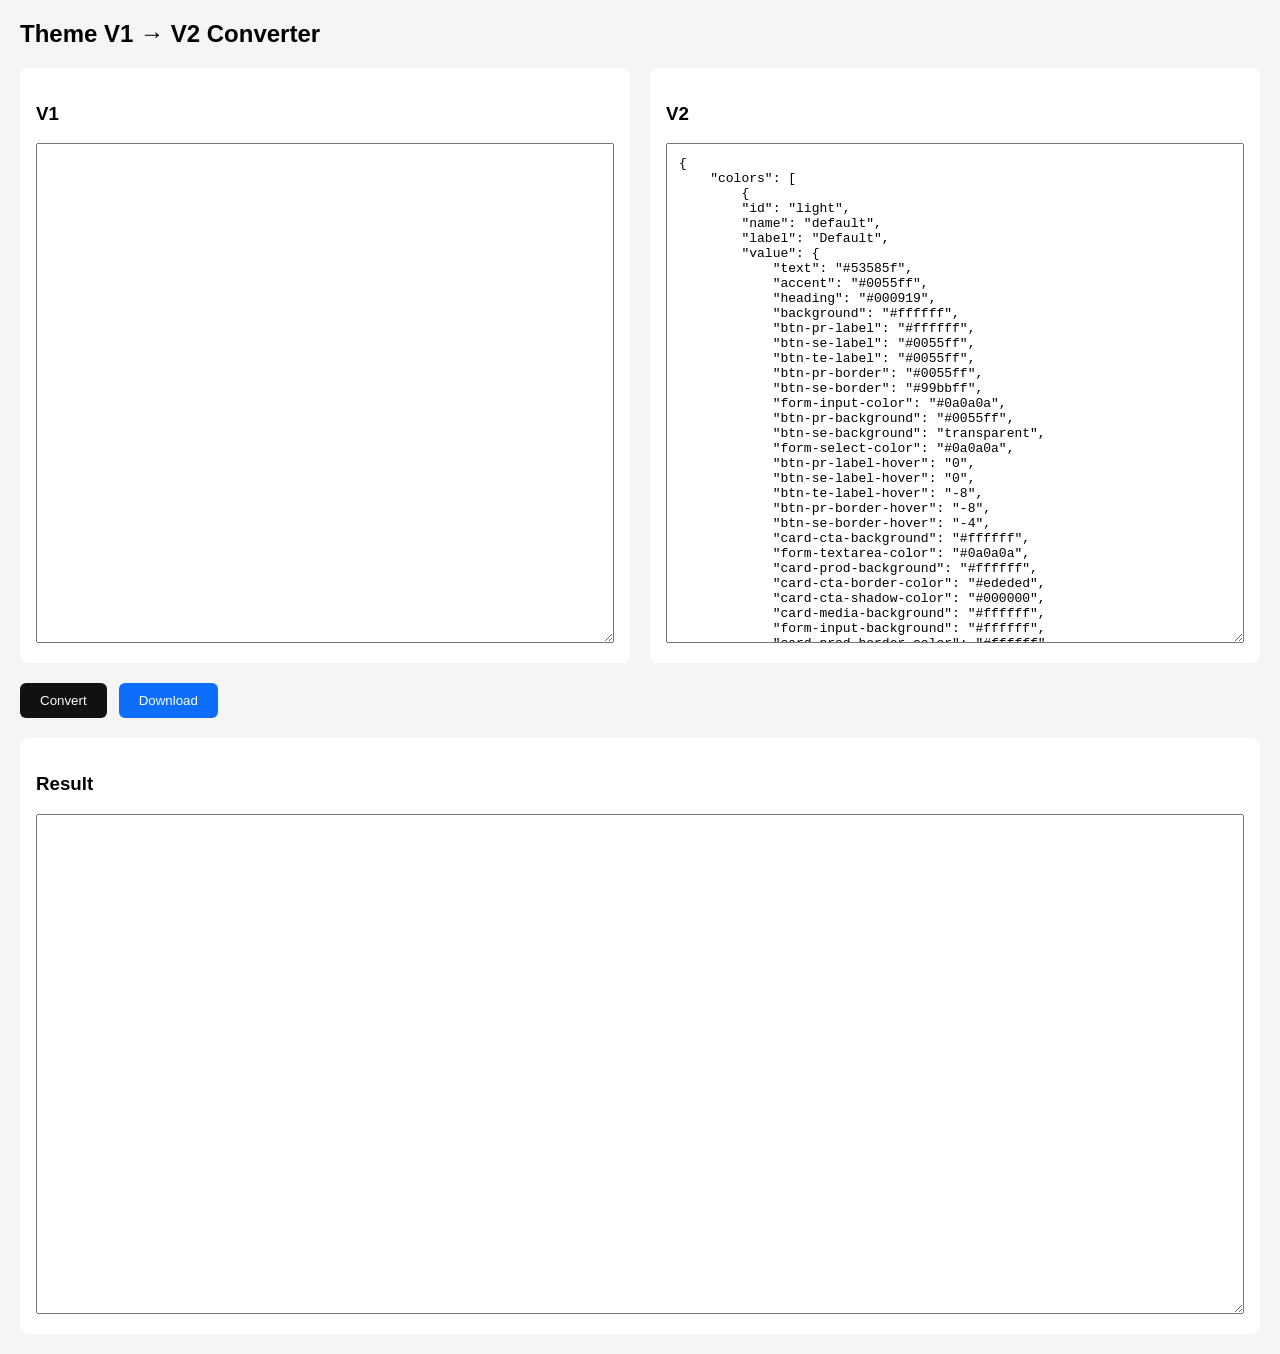
==== commit 3ec322c4: "Convert Json" ====
--- a/index.html
+++ b/index.html
@@ -1,986 +1,1082 @@
 <!DOCTYPE html>
-<html lang="en">
+<html>
 <head>
-    <meta charset="UTF-8">
-    <meta name="viewport" content="width=device-width, initial-scale=1.0">
-    <title>Omnise Design System - Advanced Token Studio</title>
-    <link rel="stylesheet" href="./style.css">
-    <script src="./script.js?v=1.0.2" defer></script>
+<meta charset="UTF-8">
+<title>Theme V1 → V2 Converter</title>
+
+<style>
+*{
+    box-sizing:border-box;
+}
+
+body{
+    margin:0;
+    padding:20px;
+    background:#f5f5f5;
+    font-family:Arial,sans-serif;
+}
+
+h2{
+    margin-top:0;
+}
+
+.container{
+    display:grid;
+    grid-template-columns:1fr 1fr;
+    gap:20px;
+}
+
+.panel{
+    background:#fff;
+    border-radius:8px;
+    padding:16px;
+}
+
+textarea{
+    width:100%;
+    height:500px;
+    resize:vertical;
+    font-family:monospace;
+    font-size:13px;
+    padding:12px;
+}
+
+.actions{
+    display:flex;
+    gap:12px;
+    margin:20px 0;
+}
+
+button{
+    padding:10px 20px;
+    border:none;
+    border-radius:6px;
+    cursor:pointer;
+}
+
+#convertBtn{
+    background:#111;
+    color:#fff;
+}
+
+#downloadBtn{
+    background:#0d6efd;
+    color:#fff;
+}
+</style>
 </head>
 <body>
-    <header>
-        <div>Omnise Compiler Studio — <strong>Layer 1 Token Contract</strong></div>
-       <div class="header-actions" style="display: flex;gap: 10px;">
-            <button class="toolbar-btn json-btn" id="edit-toggle-btn" title="JSON">
-               <svg  width="20" height="20" xmlns="http://www.w3.org/2000/svg" viewBox="0 0 16 16"><path d="M10.221 2.956a.75.75 0 0 0-1.442-.412l-3 10.5a.75.75 0 0 0 1.442.412z"></path><path d="M5.03 4.22a.75.75 0 0 1 0 1.06l-2.72 2.72 2.72 2.72a.749.749 0 1 1-1.06 1.06l-3.25-3.25a.75.75 0 0 1 0-1.06l3.25-3.25a.75.75 0 0 1 1.06 0"></path><path d="M10.97 11.78a.75.75 0 0 1 0-1.06l2.72-2.72-2.72-2.72a.749.749 0 1 1 1.06-1.06l3.25 3.25a.75.75 0 0 1 0 1.06l-3.25 3.25a.75.75 0 0 1-1.06 0"></path></svg>
-                </svg>
-            </button>
-            <div class="toolbar-group">
-                <button class="toolbar-btn active" title="Desktop">
-                <svg width="20" height="20" xmlns="http://www.w3.org/2000/svg" viewBox="0 0 16 16"><path fill-rule="evenodd" d="M1.5 4.25a2.75 2.75 0 0 1 2.75-2.75h7.5a2.75 2.75 0 0 1 2.75 2.75v4.5a2.75 2.75 0 0 1-2.75 2.75h-1.25v1.5h.75a.75.75 0 0 1 0 1.5h-6.5a.75.75 0 0 1 0-1.5h.75v-1.5h-1.25a2.75 2.75 0 0 1-2.75-2.75zm5.5 7.25h2v1.5h-2zm-2.75-8.5c-.69 0-1.25.56-1.25 1.25v3.25h10v-3.25c0-.69-.56-1.25-1.25-1.25zm8.725 6c-.116.57-.62 1-1.225 1h-7.5a1.25 1.25 0 0 1-1.225-1z"></path></svg>
-                </button>
-
-                <button class="toolbar-btn" title="Tablet">
-               <svg width="20" height="20" xmlns="http://www.w3.org/2000/svg" viewBox="0 0 16 16"><path d="M6 10.75c0-.414.373-.75.833-.75h2.334c.46 0 .833.336.833.75s-.373.75-.833.75h-2.334c-.46 0-.833-.336-.833-.75"></path><path d="M2.75 3a2.75 2.75 0 0 0-2.75 2.75v5.5a2.75 2.75 0 0 0 2.75 2.75h10.5a2.75 2.75 0 0 0 2.75-2.75v-5.5a2.75 2.75 0 0 0-2.75-2.75zm-1.25 2.75c0-.69.56-1.25 1.25-1.25h10.5c.69 0 1.25.56 1.25 1.25v5.5c0 .69-.56 1.25-1.25 1.25h-10.5c-.69 0-1.25-.56-1.25-1.25z"></path></svg>
-                </button>
-
-                <button class="toolbar-btn" title="Mobile">
-                <svg width="20" height="20" xmlns="http://www.w3.org/2000/svg" viewBox="0 0 16 16"><path d="M5.75 11.75a.75.75 0 0 1 .75-.75h3a.75.75 0 0 1 0 1.5h-3a.75.75 0 0 1-.75-.75"></path><path fill-rule="evenodd" d="M2.75 3.75a2.75 2.75 0 0 1 2.75-2.75h5a2.75 2.75 0 0 1 2.75 2.75v8.5a2.75 2.75 0 0 1-2.75 2.75h-5a2.75 2.75 0 0 1-2.75-2.75zm2.75-1.25c-.69 0-1.25.56-1.25 1.25v8.5c0 .69.56 1.25 1.25 1.25h5c.69 0 1.25-.56 1.25-1.25v-8.5c0-.69-.56-1.25-1.25-1.25h-.531c-.112.431-.503.75-.969.75h-2a1 1 0 0 1-.968-.75z"></path></svg>
-                </button>
-            </div>
-
-        </div>
-    </header>
-    <div class="editor-container">
-        <div class="axis-panel" id="axisMenu">
-            <div class="axis-menu-content">
-                <div class="axis-title">Theme Axes</div>
-                <div class="axis-item active" data-target="colors"><span>🎨 Colors</span><span class="axis-count">24</span></div>
-                <div class="axis-item" data-target="typography"><span>🔤 Typography</span><span class="axis-count">14</span></div>
-                <div class="axis-item" data-target="buttons"><span>🔘 Buttons</span><span class="axis-count">7</span></div>
-                <div class="axis-item" data-target="cards"><span>🔲 Cards </span><span class="axis-count">4</span></div>
-                <div class="axis-item" data-target="spacing"><span>📐 Spacing </span><span class="axis-count">1</span></div>
-                <div class="axis-item" data-target="form"><span>📝 Form </span><span class="axis-count">4</span></div>
-                <div class="axis-item" data-target="badge"><span>🏅 Badges</span><span class="axis-count">3</span></div>
-            </div>
-            <div class="theme-list-content">
-                <div class="theme-title">Theme</div>
-                <div class="theme-item active" data-target="editoral-luxe">
-                    <div class="theme-item-title">
-                        <div class="theme-item-title-text">
-                            <span>01 - Editorial Luxe</span>
-                        </div>
-                        <p class="best-for">
-                            Best for: High-end fashion, luxury real estate, premium lifestyle brands.
-                        </p>
-                    </div>
-                </div>
-                <div class="theme-item" data-target="modern-minimal">
-                    <div class="theme-item-title">
-                        <div class="theme-item-title-text">
-                            <span>02 - Modern Minimal</span>
-                        </div>
-                        <p class="best-for">
-                            Best for: SaaS platforms, design agencies, architecture portfolios.
-                        </p>
-                    </div>
-                </div>
-                <div class="theme-item" data-target="wellness-therapeutic">
-                    <div class="theme-item-title">
-                        <div class="theme-item-title-text">
-                            <span>03 - Wellness Therapeutic</span>
-                        </div>
-                        <p class="best-for">
-                            Best for: Health and wellness brands, fitness and wellness startups.
-                        </p>
-                    </div>  
-                </div>
-                <div class="theme-item" data-target="minimalist-extreme">
-                    <div class="theme-item-title">
-                        <div class="theme-item-title-text">
-                            <span>04 - Minimalist Extreme</span>
-                        </div>
-                        <p class="best-for">
-                            Best for: Minimalist brands, minimalist startups, clean design agencies.
-                        </p>
-                    </div>  
-                </div>
-                <div class="theme-item" data-target="clean-professional">
-                    <div class="theme-item-title">
-                        <div class="theme-item-title-text">
-                            <span>05 - Clean Professional</span>
-                        </div>
-                        <p class="best-for">
-                            Best for: High-end fashion, luxury real estate, premium lifestyle brands.
-                        </p>
-                    </div>  
-                </div>  
-                <div class="theme-item" data-target="developer-dark">
-                    <div class="theme-item-title">
-                        <div class="theme-item-title-text">
-                            <span>06 - Developer Dark</span>
-                        </div>
-                        <p class="best-for">
-                            Best for: Developers, designers, product managers, engineers.
-                        </p>
-                    </div>  
-                </div> 
-                <div class="theme-item" data-target="al-native">
-                    <div class="theme-item-title">
-                        <div class="theme-item-title-text">
-                            <span>07 - Al Native</span>
-                        </div>
-                        <p class="best-for">
-                            Best for: Alumni, professionals, entrepreneurs, startups.
-                        </p>
-                    </div>  
-                </div>
-                    <div class="theme-item" data-target="consumer-friendly">
-                    <div class="theme-item-title">
-                        <div class="theme-item-title-text">
-                            <span>08 - Consumer Friendly</span>
-                        </div>
-                        <p class="best-for">
-                            Best for: Consumer brands, consumer products, ecommerce startups.
-                        </p>
-                    </div>  
-                </div>
-                <div class="theme-item" data-target="dtc-lifestyle">
-                    <div class="theme-item-title">
-                        <div class="theme-item-title-text">
-                            <span>09 - DTC Lifestyle</span>
-                        </div>
-                        <p class="best-for">
-                            Best for: Design thinking consultants, digital transformation coaches, lifestyle brands.
-                        </p>
-                    </div>  
-                </div>
-                <div class="theme-item" data-target="web3-native">
-                    <div class="theme-item-title">
-                        <div class="theme-item-title-text">
-                            <span>10 - Web3 Native</span>
-                        </div>
-                        <p class="best-for">
-                            Best for: Web3 startups, blockchain projects, decentralized applications.
-                        </p>
-                    </div>  
-                </div>
-                <div class="theme-item" data-target="enterprise-premium">
-                    <div class="theme-item-title">
-                        <div class="theme-item-title-text">
-                            <span>11 - Enterprise Premium</span>
-                        </div>
-                        <p class="best-for">
-                            Best for: Enterprise brands, enterprise solutions, high-end lifestyle brands.
-                        </p>
-                    </div>  
-                </div>
-                <div class="theme-item" data-target="wellness-therapeutic">
-                    <div class="theme-item-title">
-                        <div class="theme-item-title-text">
-                            <span>12 - Wellness Therapeutic</span>
-                        </div>
-                        <p class="best-for">
-                            Best for: Health and wellness brands, fitness and wellness startups.
-                        </p>
-                    </div>  
-                </div>
-                <div class="theme-item" data-target="minimalist-extreme">
-                    <div class="theme-item-title">
-                        <div class="theme-item-title-text">
-                            <span>13 - Minimalist Extreme</span>
-                        </div>
-                        <p class="best-for">
-                            Best for: Minimalist brands, minimalist startups, clean design agencies.
-                        </p>
-                    </div>  
-                </div>
-            </div>
-            
-        </div>
-
-        <div class="config-panel" id="config-panel">
-            <div class="config-panel-content">  
-                <div class="dynamic-header-zone">
-                    <div id="surface-selector-wrapper">
-                        <div class="scheme-selector-title">Surfaces</div>
-                        <div class="scheme-cards-grid">
-                            <div class="scheme-visual-card active" data-scheme="light">
-                                <div class="scheme-box-preview" style="background:#ffffff; color:#0a0a0a;">
-                                    <span>Aa</span>
-                                    <div class="dot-group">
-                                        <div class="dot" style="background:#0a0a0a"></div>
-                                        <div class="dot" style="background:#404040"></div>
-                                    </div>
-                                </div>
-                                <div class="scheme-label">Default</div>
-                            </div>
-                            <div class="scheme-visual-card" data-scheme="dark">
-                                <div class="scheme-box-preview" style="background:#0a0a0a; color:#fafafa; border-color:#262626">
-                                    <span>Aa</span>
-                                    <div class="dot-group">
-                                        <div class="dot" style="background:#fafafa"></div>
-                                        <div class="dot" style="background:#a3a3a3"></div>
-                                    </div>
-                                </div>
-                                <div class="scheme-label">Dark</div>
-                            </div>
-                            <div class="scheme-visual-card" data-scheme="accent">
-                                <div class="scheme-box-preview" style="background:#171717; color:#ffffff; border-color:#404040">
-                                    <span>Aa</span>
-                                    <div class="dot-group">
-                                        <div class="dot" style="background:#ffffff"></div>
-                                        <div class="dot" style="background:#d4d4d4"></div>
-                                    </div>
-                                </div>
-                                <div class="scheme-label">Accent</div>
-                            </div>
-                        </div>
-                    </div>
-
-                    <div id="font-selector-wrapper">
-                        <div class="font-select-title">Typography</div>
-                        <div class="font-row">
-                            <span class="font-label">Heading</span>
-                            <select class="font-dropdown" data-target-font="heading"><option>Inter</option><option>Figtree</option><option>Kaisei Decol</option></select>
-                        </div>
-                        <div class="font-row">
-                            <span class="font-label">Body</span>
-                            <select class="font-dropdown" data-target-font="body"><option>Inter</option><option>Figtree</option><option>Kaisei Decol</option></select>
-                        </div>
-                    </div>
-
-                    <div id="blueprint-buttons-header" class="blueprint-header-wrapper">
-                        <div id="button-selector-wrapper">
-                        <div class="global-config-block">
-                            <div class="scheme-selector-title" style="margin-bottom: 8px;">Button Shared Settings</div>
-                            <div class="token-field">
-                                <span class="token-label">Font size</span>
-                                <input type="number" class="number-input" id="btn-global-size" value="15">
-                            </div>
-                            <div class="token-field">
-                                <span class="token-label">Letter spacing</span>
-                                <input type="text" class="text-input" id="btn-global-spacing" value="0em">
-                            </div>
-                            <div class="token-field">
-                                <span class="token-label">Font weight</span>
-                                <select class="select-input" id="btn-global-weight">
-                                    <option value="400">400 — Regular</option>
-                                    <option value="500" selected>500 — Medium</option>
-                                    <option value="600">600 — Semi Bold</option>
-                                    <option value="700">700 — Bold</option>
-                                </select>
-                            </div>
-                            <div class="token-field">
-                                <span class="token-label">Transform</span>
-                                <select class="select-input" id="btn-global-transform">
-                                    <option value="none" selected>none</option>
-                                    <option value="uppercase">UPPERCASE</option>
-                                    <option value="lowercase">lowercase</option>
-                                    <option value="capitalize">Capitalize</option>
-                                </select>
-                            </div>
-
-                            <div class="scheme-selector-title" style="margin-top: 10px; margin-bottom: 8px;">Primary & Secondary</div>
-                            <div class="token-field">
-                                <span class="token-label">Height</span>
-                                <input type="number" class="number-input" id="btn-geo-height" value="44">
-                            </div>
-                            <div class="token-field">
-                                <span class="token-label">Padding X</span>
-                                <input type="number" class="number-input" id="btn-geo-padding" value="20">
-                            </div>
-                            <div class="token-field">
-                                <span class="token-label">Border radius</span>
-                                <input type="number" class="number-input" id="btn-geo-radius" value="4">
-                            </div>
-                        </div>
-                    </div>
-                    </div>
-                    <div id="blueprint-cards-header" class="blueprint-header-wrapper">
-                        <div class="scheme-selector-title">Card Layout & Geometry</div>
-                        <div class="blueprint-desc">Shared layout, spacing, and corner radius settings used across all card variants.</div>
-                    </div>
-                    <div id="blueprint-spacing-header" class="blueprint-header-wrapper">
-                        <div class="scheme-selector-title">Spacing Scale</div>
-                        <div class="blueprint-desc">Shared spacing values based on a 4px scale system (1 unit = 4px).</div>
-                    </div>
-                    <div id="blueprint-form-header" class="blueprint-header-wrapper">
-                        <div class="scheme-selector-title">Form Controls Layout</div>
-                        <div class="blueprint-desc">Shared size, spacing, and corner radius settings for form controls.</div>
-                    </div>
-                    <div id="blueprint-badge-header" class="blueprint-header-wrapper">
-                        <div class="scheme-selector-title">Badge Layout</div>
-                        <div class="blueprint-desc"> Controls padding, height, and corner radius used across all badge variants.</div>
-                    </div>
-                </div>
-                <div class="config-scroll-area" id="dynamicFieldsContainer">
-                    
-                    <div class="axis-content-section active" id="axis-colors">
-                        <div class="accordion">
-                            <div class="accordion-header"><span>▼ Theme Colors</span></div>
-                            <div class="accordion-content">
-                                <div class="token-field"><span class="token-label">Background</span><div class="token-input-group"><input type="color" class="color-preview" data-token="background"><input type="text" class="hex-input" data-token="background"></div></div>
-                                <div class="token-field"><span class="token-label">Heading</span><div class="token-input-group"><input type="color" class="color-preview" data-token="headingText"><input type="text" class="hex-input" data-token="headingText"></div></div>
-                                <div class="token-field"><span class="token-label">Body text</span><div class="token-input-group"><input type="color" class="color-preview" data-token="bodyText"><input type="text" class="hex-input" data-token="bodyText"></div></div>
-                                <div class="token-field"><span class="token-label">Accent</span><div class="token-input-group"><input type="color" class="color-preview" data-token="accent"><input type="text" class="hex-input" data-token="accent"></div></div>
-                                <div class="token-field"><span class="token-label">Sale price</span><div class="token-input-group"><input type="color" class="color-preview" data-token="salePrice"><input type="text" class="hex-input" data-token="salePrice"></div></div>
-                            </div>
-                        </div>
-                        
-                        <div class="accordion">
-                            <div class="accordion-header"><span>▼ Button Colors</span></div>
-                            <div class="accordion-content">
-                                <div class="inner-status-tabs" style="display: flex; gap: 4px; margin-bottom: 16px; background: #e5e5e5; padding: 4px; border-radius: 6px; width: 100%;">
-                                    <button type="button" class="sub-tab-btn active" data-state="normal" style="flex: 1; padding: 6px; border: none; border-radius: 4px; font-size: 12px; font-weight: 600; cursor: pointer; background: #ffffff; color: #0a0a0a;">Normal</button>
-                                    <button type="button" class="sub-tab-btn" data-state="hover" style="flex: 1; padding: 6px; border: none; border-radius: 4px; font-size: 12px; font-weight: 600; cursor: pointer; background: transparent; color: #737373;">Hover</button>
-                                </div>
-                            <div class="button-state-pane" id="pane-btn-normal" style="display: flex; gap: 10px; flex-direction: column;">
-                                <div class="token-group-title">Primary Button</div>
-                                <div class="token-field"><span class="token-label">Background</span><div class="token-input-group"><input type="color" class="color-preview" data-token="primaryButton_background"><input type="text" class="hex-input" data-token="primaryButton_background"></div></div>
-                                <div class="token-field"><span class="token-label">Label</span><div class="token-input-group"><input type="color" class="color-preview" data-token="primaryButton_label"><input type="text" class="hex-input" data-token="primaryButton_label"></div></div>
-                                <div class="token-field"><span class="token-label">Outline</span><div class="token-input-group"><input type="color" class="color-preview" data-token="primaryButton_outline"><input type="text" class="hex-input" data-token="primaryButton_outline"></div></div>
-                                
-                                <div class="token-group-title">Secondary Button</div>
-                                <div class="token-field"><span class="token-label">Background</span><div class="token-input-group"><input type="color" class="color-preview" data-token="secondaryButton_background"><input type="text" class="hex-input" data-token="secondaryButton_background"></div></div>
-                                <div class="token-field"><span class="token-label">Label</span><div class="token-input-group"><input type="color" class="color-preview" data-token="secondaryButton_label"><input type="text" class="hex-input" data-token="secondaryButton_label"></div></div>
-                                <div class="token-field"><span class="token-label">Outline</span><div class="token-input-group"><input type="color" class="color-preview" data-token="secondaryButton_outline"><input type="text" class="hex-input" data-token="secondaryButton_outline"></div></div>
-                                
-                                <div class="token-group-title">Tertiary Button</div>
-                                <div class="token-field"><span class="token-label">Label</span><div class="token-input-group"><input type="color" class="color-preview" data-token="tertiaryButton_label"><input type="text" class="hex-input" data-token="tertiaryButton_label"></div></div>
-                            </div>
-
-                            <div class="button-state-pane" id="pane-btn-hover" style="display: none; gap: 10px; flex-direction: column;">
-                                <div class="token-group-title">Primary Button Hover</div>
-                                <div class="token-field">
-                                    <span class="token-label">Background Tone</span>
-                                    <div class="token-input-group" style="display: flex; align-items: center; gap: 8px; width: 100%;">
-                                        <input type="range" min="-100" max="100" class="tone-slider" data-token="primaryButton_hover_background_tone" style="flex: 1;">
-                                        <span class="tone-value-display" id="display-primaryButton_hover_background_tone" style="font-size: 13px; font-weight: 600; min-width: 45px; text-align: right;">0%</span>
-                                    </div>
-                                </div>
-                                <div class="token-field">
-                                    <span class="token-label">Label Tone</span>
-                                    <div class="token-input-group" style="display: flex; align-items: center; gap: 8px; width: 100%;">
-                                        <input type="range" min="-100" max="100" class="tone-slider" data-token="primaryButton_hover_label_tone" style="flex: 1;">
-                                        <span class="tone-value-display" id="display-primaryButton_hover_label_tone" style="font-size: 13px; font-weight: 600; min-width: 45px; text-align: right;">0%</span>
-                                    </div>
-                                </div>
-                                <div class="token-field">
-                                    <span class="token-label">Outline Tone</span>
-                                    <div class="token-input-group" style="display: flex; align-items: center; gap: 8px; width: 100%;">
-                                        <input type="range" min="-100" max="100" class="tone-slider" data-token="primaryButton_hover_outline_tone" style="flex: 1;">
-                                        <span class="tone-value-display" id="display-primaryButton_hover_outline_tone" style="font-size: 13px; font-weight: 600; min-width: 45px; text-align: right;">0%</span>
-                                    </div>
-                                </div>
-                                
-                                <div class="token-group-title">Secondary Button Hover</div>
-                                <div class="token-field">
-                                    <span class="token-label">Background Tone</span>
-                                    <div class="token-input-group" style="display: flex; align-items: center; gap: 8px; width: 100%;">
-                                        <input type="range" min="-100" max="100" class="tone-slider" data-token="secondaryButton_hover_background_tone" style="flex: 1;">
-                                        <span class="tone-value-display" id="display-secondaryButton_hover_background_tone" style="font-size: 13px; font-weight: 600; min-width: 45px; text-align: right;">0%</span>
-                                    </div>
-                                </div>
-                                <div class="token-field">
-                                    <span class="token-label">Label Tone</span>
-                                    <div class="token-input-group" style="display: flex; align-items: center; gap: 8px; width: 100%;">
-                                        <input type="range" min="-100" max="100" class="tone-slider" data-token="secondaryButton_hover_label_tone" style="flex: 1;">
-                                        <span class="tone-value-display" id="display-secondaryButton_hover_label_tone" style="font-size: 13px; font-weight: 600; min-width: 45px; text-align: right;">0%</span>
-                                    </div>
-                                </div>
-                                <div class="token-field">
-                                    <span class="token-label">Outline Tone</span>
-                                    <div class="token-input-group" style="display: flex; align-items: center; gap: 8px; width: 100%;">
-                                        <input type="range" min="-100" max="100" class="tone-slider" data-token="secondaryButton_hover_outline_tone" style="flex: 1;">
-                                        <span class="tone-value-display" id="display-secondaryButton_hover_outline_tone" style="font-size: 13px; font-weight: 600; min-width: 45px; text-align: right;">0%</span>
-                                    </div>
-                                </div>
-                                
-                                <div class="token-group-title">Tertiary Button Hover</div>
-                                <div class="token-field">
-                                    <span class="token-label">Label Tone</span>
-                                    <div class="token-input-group" style="display: flex; align-items: center; gap: 8px; width: 100%;">
-                                        <input type="range" min="-100" max="100" class="tone-slider" data-token="tertiaryButton_hover_label_tone" style="flex: 1;">
-                                        <span class="tone-value-display" id="display-tertiaryButton_hover_label_tone" style="font-size: 13px; font-weight: 600; min-width: 45px; text-align: right;">0%</span>
-                                    </div>
-                                </div>
-                            </div>
-                            </div>
-                        </div>
-
-                    <div class="accordion">
-                        <div class="accordion-header"><span>▼ Card Colors</span></div>
-                        <div class="accordion-content">
-
-                            <div class="token-group-title">Featured Card</div>
-                            <div class="token-field">
-                                <span class="token-label">Background</span>
-                                <div class="token-input-group">
-                                    <input type="color" class="color-preview" data-token="featuredCard_background">
-                                    <input type="text" class="hex-input" data-token="featuredCard_background">
-                                </div>
-                            </div>
-                            <div class="token-field">
-                                <span class="token-label">Border Color</span>
-                                <div class="token-input-group">
-                                    <input type="color" class="color-preview" data-token="featuredCard_borderColor">
-                                    <input type="text" class="hex-input" data-token="featuredCard_borderColor">
-                                </div>
-                            </div>
-
-                            <div class="token-group-title">Product Card</div>
-                            <div class="token-field">
-                                <span class="token-label">Background</span>
-                                <div class="token-input-group">
-                                    <input type="color" class="color-preview" data-token="productCard_background">
-                                    <input type="text" class="hex-input" data-token="productCard_background">
-                                </div>
-                            </div>
-                            <div class="token-field">
-                                <span class="token-label">Border Color</span>
-                                <div class="token-input-group">
-                                    <input type="color" class="color-preview" data-token="productCard_borderColor">
-                                    <input type="text" class="hex-input" data-token="productCard_borderColor">
-                                </div>
-                            </div>
-
-                            <div class="token-group-title">Pricing Card</div>
-                            <div class="token-field">
-                                <span class="token-label">Background</span>
-                                <div class="token-input-group">
-                                    <input type="color" class="color-preview" data-token="pricingCard_background">
-                                    <input type="text" class="hex-input" data-token="pricingCard_background">
-                                </div>
-                            </div>
-                            <div class="token-field">
-                                <span class="token-label">Border Color</span>
-                                <div class="token-input-group">
-                                    <input type="color" class="color-preview" data-token="pricingCard_borderColor">
-                                    <input type="text" class="hex-input" data-token="pricingCard_borderColor">
-                                </div>
-                            </div>
-
-                            <div class="token-group-title">CTA Card</div>
-                            <div class="token-field">
-                                <span class="token-label">Background</span>
-                                <div class="token-input-group">
-                                    <input type="color" class="color-preview" data-token="ctaCard_background">
-                                    <input type="text" class="hex-input" data-token="ctaCard_background">
-                                </div>
-                            </div>
-                            <div class="token-field">
-                                <span class="token-label">Border Color</span>
-                                <div class="token-input-group">
-                                    <input type="color" class="color-preview" data-token="ctaCard_borderColor">
-                                    <input type="text" class="hex-input" data-token="ctaCard_borderColor">
-                                </div>
-                            </div>
-
-                            <div class="token-group-title">Media Card</div>
-                            <div class="token-field">
-                                <span class="token-label">Background</span>
-                                <div class="token-input-group">
-                                    <input type="color" class="color-preview" data-token="mediaCard_background">
-                                    <input type="text" class="hex-input" data-token="mediaCard_background">
-                                </div>
-                            </div>
-                            <div class="token-field">
-                                <span class="token-label">Border Color</span>
-                                <div class="token-input-group">
-                                    <input type="color" class="color-preview" data-token="mediaCard_borderColor">
-                                    <input type="text" class="hex-input" data-token="mediaCard_borderColor">
-                                </div>
-                            </div>
-
-                        </div>
-                    </div>
-
-                        <div class="accordion">
-                            <div class="accordion-header"><span>▼ Form Colors</span></div>
-                            <div class="accordion-content">
-                                <div class="token-field"><span class="token-label">Background</span><div class="token-input-group"><input type="color" class="color-preview" data-token="formInput_background"><input type="text" class="hex-input" data-token="formInput_background"></div></div>
-                                <div class="token-field"><span class="token-label">Label</span><div class="token-input-group"><input type="color" class="color-preview" data-token="formInput_color"><input type="text" class="hex-input" data-token="formInput_color"></div></div>
-                                <div class="token-field"><span class="token-label">Border color</span><div class="token-input-group"><input type="color" class="color-preview" data-token="formInput_borderColor"><input type="text" class="hex-input" data-token="formInput_borderColor"></div></div>
-                            </div>
-                        </div>
-
-                        <div class="accordion">
-                            <div class="accordion-header"><span>▼ Badge Colors</span></div>
-                            <div class="accordion-content">
-                                <div class="token-group-title">Sale Badge</div>
-                                <div class="token-field"><span class="token-label">Background</span><div class="token-input-group"><input type="color" class="color-preview" data-token="saleBadge_background"><input type="text" class="hex-input" data-token="saleBadge_background"></div></div>
-                                <div class="token-field"><span class="token-label">Label</span><div class="token-input-group"><input type="color" class="color-preview" data-token="saleBadge_text"><input type="text" class="hex-input" data-token="saleBadge_text"></div></div>
-                                
-                                <div class="token-group-title">Sold Out Badge</div>
-                                <div class="token-field"><span class="token-label">Background</span><div class="token-input-group"><input type="color" class="color-preview" data-token="soldOutBadge_background"><input type="text" class="hex-input" data-token="soldOutBadge_background"></div></div>
-                                <div class="token-field"><span class="token-label">Label</span><div class="token-input-group"><input type="color" class="color-preview" data-token="soldOutBadge_text"><input type="text" class="hex-input" data-token="soldOutBadge_text"></div></div>
-
-                                <div class="token-group-title">Tag 1</div>
-                                <div class="token-field"><span class="token-label">Background</span><div class="token-input-group"><input type="color" class="color-preview" data-token="tag1_background"><input type="text" class="hex-input" data-token="tag1_background"></div></div>
-                                <div class="token-field"><span class="token-label">Label</span><div class="token-input-group"><input type="color" class="color-preview" data-token="tag1_text"><input type="text" class="hex-input" data-token="tag1_text"></div></div>
-                                <div class="token-group-title">Tag 2</div>
-                                <div class="token-field"><span class="token-label">Background</span><div class="token-input-group"><input type="color" class="color-preview" data-token="tag2_background"><input type="text" class="hex-input" data-token="tag2_background"></div></div>
-                                <div class="token-field"><span class="token-label">Label</span><div class="token-input-group"><input type="color" class="color-preview" data-token="tag2_text"><input type="text" class="hex-input" data-token="tag2_text"></div></div>
-                            </div>
-                        </div>
-                    </div>
-
-                    <div class="axis-content-section" id="axis-typography">
-                        <div class="typo-list-item">
-                            <div class="typo-meta-left">
-                                <div class="typo-preview-text" style="font-size: 20px;">Heading 1 (H1)</div>
-                                <div class="typo-sub-details" id="sub-h1">Inter, 56px, 600, Line: 1.1</div>
-                            </div>
-                        </div>
-                        <div class="typo-list-item">
-                            <div class="typo-meta-left">
-                                <div class="typo-preview-text" style="font-size: 20px;">Heading 2 (H2)</div>
-                                <div class="typo-sub-details" id="sub-h1">Inter, 44px, 600, Line: 1.1</div>
-                            </div>
-                        </div>
-                        <div class="typo-list-item">
-                            <div class="typo-meta-left">
-                                <div class="typo-preview-text" style="font-size: 20px;">Heading 3 (H3)</div>
-                                <div class="typo-sub-details" id="sub-h1">Inter, 32px, 600, Line: 1.1</div>
-                            </div>
-                        </div>
-                        <div class="typo-list-item">
-                            <div class="typo-meta-left">
-                                <div class="typo-preview-text" style="font-size: 20px;">Heading 4 (H4)</div>
-                                <div class="typo-sub-details" id="sub-h1">Inter, 28px, 600, Line: 1.1</div>
-                            </div>
-                        </div>
-                        <div class="typo-list-item">
-                            <div class="typo-meta-left">
-                                <div class="typo-preview-text" style="font-size: 20px;">Heading 5 (H5)</div>
-                                <div class="typo-sub-details" id="sub-h1">Inter, 24px, 600, Line: 1.1</div>
-                            </div>
-                        </div>
-                        <div class="typo-list-item">
-                            <div class="typo-meta-left">
-                                <div class="typo-preview-text" style="font-size: 16px;">Body text (p)</div>
-                                <div class="typo-sub-details" id="sub-p">Inter, 18px, 400, Line: 1.5</div>
-                            </div>
-                        </div>
-                        <div class="typo-list-item">
-                            <div class="typo-meta-left">
-                                <div class="typo-preview-text" style="font-size: 16px;">Body text 2 (p2)</div>
-                                <div class="typo-sub-details" id="sub-p">Inter, 16px, 400, Line: 1.5</div>
-                            </div>
-                        </div>
-                        <div class="typo-list-item">
-                            <div class="typo-meta-left">
-                                <div class="typo-preview-text" style="font-size: 16px;">Body text 3 (p3)</div>
-                                <div class="typo-sub-details" id="sub-p">Inter, 14px, 400, Line: 1.5</div>
-                            </div>
-                        </div>
-                        <div class="typo-list-item">
-                            <div class="typo-meta-left">
-                                <div class="typo-preview-text" style="font-size: 16px;">Eyebrow (eyebrow)</div>
-                                <div class="typo-sub-details" id="sub-p">Inter, 12px, 400, Line: 1.5</div>
-                            </div>
-                        </div>
-                    </div>
-
-                    <div class="axis-content-section" id="axis-buttons">
-                        <div class="token-group-title" style="margin-bottom: 8px;">Button Variants</div>
-                        <div class="sub-variant-tabs">
-                            <div class="variant-tab active" data-variant="pr">Primary</div>
-                            <div class="variant-tab" data-variant="se">Secondary</div>
-                            <div class="variant-tab" data-variant="te">Tertiary</div>
-                        </div>
-                        <div class="variant-config-pane active" id="pane-pr">
-                            <div class="accordion">
-                                <div class="accordion-header"><span>▼ Primary</span></div>
-                                <div class="accordion-content">
-                                    <div class="token-group-title">Border</div>
-                                    <div class="token-field">
-                                        <span class="token-label">Thickness</span>
-                                        <input type="number" class="number-input" id="btn-pr-border" value="1" step="0.5">
-                                    </div>
-                                    <div class="token-group-title">Shadow</div>
-                                    <div class="token-field">
-                                        <span class="token-label">Horizontal</span>
-                                        <input type="number" class="number-input" id="btn-pr-shadow-x" value="0">
-                                    </div>
-                                    <div class="token-field">
-                                        <span class="token-label">Vertical</span>
-                                        <input type="number" class="number-input" id="btn-pr-shadow-y" value="4.5" step="0.5">
-                                    </div>
-                                    <div class="token-field">
-                                        <span class="token-label">Blur</span>
-                                        <input type="number" class="number-input" id="btn-pr-shadow-blur" value="0">
-                                    </div>
-                                    <div class="token-field">
-                                        <span class="token-label">Transparent (0-1)</span>
-                                        <input type="number" class="number-input" id="btn-pr-shadow-opacity" value="0" min="0" max="1" step="0.1">
-                                    </div>
-                                </div>
-                            </div>
-                        </div>
-                        <div class="variant-config-pane" id="pane-se">
-                            <div class="accordion">
-                                <div class="accordion-header"><span>▼ Secondary</span></div>
-                                <div class="accordion-content">
-                                    <div class="token-group-title">Border Style</div>
-                                    <div class="token-field">
-                                        <span class="token-label">Thickness</span>
-                                        <input type="number" class="number-input" id="btn-se-border" value="1" step="0.5">
-                                    </div>
-                                    <div class="token-group-title">Shadow</div>
-                                    <div class="token-field">
-                                        <span class="token-label">Horizontal</span>
-                                        <input type="number" class="number-input" id="btn-se-shadow-x" value="0">
-                                    </div>
-                                    <div class="token-field">
-                                        <span class="token-label">Vertical</span>
-                                        <input type="number" class="number-input" id="btn-se-shadow-y" value="4.5" step="0.5">
-                                    </div>
-                                    <div class="token-field">
-                                        <span class="token-label">Blur</span>
-                                        <input type="number" class="number-input" id="btn-se-shadow-blur" value="0">
-                                    </div>
-                                    <div class="token-field">
-                                        <span class="token-label">Transparent (0-1)</span>
-                                        <input type="number" class="number-input" id="btn-se-shadow-opacity" value="0" min="0" max="1" step="0.1">
-                                    </div>
-                                </div>
-                            </div>
-                        </div>
-                        <div class="variant-config-pane" id="pane-te">
-                            <div class="accordion">
-                                <div class="accordion-header"><span>▼ Tertiary</span></div>
-                                <div class="accordion-content">
-                                    <div class="token-field">
-                                        <span class="token-label">Underline</span>
-                                        <select class="select-input" id="btn-te-underline">
-                                            <option value="none">none</option>
-                                            <option value="underline" selected>underline</option>
-                                        </select>
-                                    </div>
-                                    <div class="token-field">
-                                        <span class="token-label">Underline Offset (px)</span>
-                                        <input type="number" class="number-input" id="btn-te-offset" value="5">
-                                    </div>
-                                </div>
-                            </div>
-                        </div>
-                    </div>
-
-                    <div class="axis-content-section" id="axis-cards">
-                        <div class="sub-variant-tabs">
-                            <div class="variant-tab active" data-variant="card-feat">Featured</div>
-                            <div class="variant-tab" data-variant="card-prod">Product</div>
-                            <div class="variant-tab" data-variant="card-pricing">Pricing</div>
-                            <div class="variant-tab" data-variant="card-cta">CTA</div>
-                            <div class="variant-tab" data-variant="card-media">Media</div>
-                        </div>
-
-                        <div class="variant-config-pane active" id="pane-card-feat">
-                            <div class="token-field"><span class="token-label">Border width</span><input type="number" class="number-input" id="card-feat-border" value="0"></div>
-                            <div class="token-field"><span class="token-label">Border radius</span><input type="number" class="number-input" id="card-feat-radius" value="12"></div>
-                            <div class="token-field"><span class="token-label">Padding</span><input type="number" class="number-input" id="card-feat-padding" value="4"></div>
-                            <div class="token-field"><span class="token-label">Gap</span><input type="number" class="number-input" id="card-feat-gap" value="4"></div>
-                        </div>
-
-                        <div class="variant-config-pane" id="pane-card-prod">
-                            <div class="token-field"><span class="token-label">Border width</span><input type="number" class="number-input" id="card-prod-border" value="1"></div>
-                            <div class="token-field"><span class="token-label">Border radius</span><input type="number" class="number-input" id="card-prod-radius" value="8"></div>
-                            <div class="token-field"><span class="token-label">Padding</span><input type="number" class="number-input" id="card-prod-padding" value="4"></div>
-                            <div class="token-field"><span class="token-label">Gap</span><input type="number" class="number-input" id="card-prod-gap" value="3"></div>
-                        </div>
-                        <div class="variant-config-pane" id="pane-card-pricing">
-                            <div class="token-field">
-                                <span class="token-label">Border width</span>
-                                <input type="number" class="number-input" id="card-pricing-border" value="1">
-                            </div>
-
-                            <div class="token-field">
-                                <span class="token-label">Border radius</span>
-                                <input type="number" class="number-input" id="card-pricing-radius" value="12">
-                            </div>
-
-                            <div class="token-field">
-                                <span class="token-label">Padding</span>
-                                <input type="number" class="number-input" id="card-pricing-padding" value="5">
-                            </div>
-
-                            <div class="token-field">
-                                <span class="token-label">Gap</span>
-                                <input type="number" class="number-input" id="card-pricing-gap" value="4">
-                            </div>
-                        </div>
-                        <div class="variant-config-pane" id="pane-card-cta">
-                            <div class="token-field"><span class="token-label">Border width</span><input type="number" class="number-input" id="card-cta-border" value="1"></div>
-                            <div class="token-field"><span class="token-label">Border radius</span><input type="number" class="number-input" id="card-cta-radius" value="12"></div>
-                            <div class="token-field"><span class="token-label">Padding</span><input type="number" class="number-input" id="card-cta-padding" value="6"></div>
-                            <div class="token-field"><span class="token-label">Gap</span><input type="number" class="number-input" id="card-cta-gap" value="4"></div>
-                        </div>
-                        <div class="variant-config-pane" id="pane-card-media">
-                            <div class="token-field">
-                                <span class="token-label">Border width</span>
-                                <input type="number" class="number-input" id="card-media-border" value="1">
-                            </div>
-
-                            <div class="token-field">
-                                <span class="token-label">Border radius</span>
-                                <input type="number" class="number-input" id="card-media-radius" value="8">
-                            </div>
-
-                            <div class="token-field">
-                                <span class="token-label">Padding</span>
-                                <input type="number" class="number-input" id="card-media-padding" value="4">
-                            </div>
-
-                            <div class="token-field">
-                                <span class="token-label">Gap</span>
-                                <input type="number" class="number-input" id="card-media-gap" value="2">
-                            </div>
-                        </div>
-                    </div>
-
-                    <div class="axis-content-section" id="axis-spacing">
-                        <div class="accordion">
-                            <div class="accordion-header"><span>▼ Core Grid Layout Spacing</span></div>
-                            <div class="accordion-content">
-                            <div class="token-field">
-                                    <span class="token-label">Grid gap</span>
-                                    <input type="number" class="number-input" id="space-grid-gap-desk" value="6">
-                                </div>
-                            </div>
-                        </div>
-                    </div>
-
-                    <div class="axis-content-section" id="axis-form">
-                        <div class="accordion">
-                            <div class="accordion-header"><span>▼ Input Layout & Geometry</span></div>
-                            <div class="accordion-content">
-                                <div class="token-field"><span class="token-label">Border width</span><input type="number" class="number-input" id="form-input-border" value="1"></div>
-                                <div class="token-field"><span class="token-label">Border radius</span><input type="number" class="number-input" id="form-input-radius" value="4"></div>
-                                <div class="token-field"><span class="token-label">Padding X</span><input type="number" class="number-input" id="form-input-padding" value="4"></div>
-                                <div class="token-field"><span class="token-label">Height</span><input type="number" class="number-input" id="form-input-height" value="4"></div>
-                            </div>
-                        </div>
-                    </div>
-
-                    <div class="axis-content-section" id="axis-badge">
-                        <div class="accordion">
-                            <div class="accordion-header"><span>▼ Badge Layout & Geometry</span></div>
-                            <div class="accordion-content">
-                                <div class="token-field"><span class="token-label">Border width</span><input type="number" class="number-input" id="badge-default-border" value="1"></div>
-                                <div class="token-field"><span class="token-label">Border radius</span><input type="number" class="number-input" id="badge-default-radius" value="4"></div>
-                                <div class="token-field"><span class="token-label">Padding</span><input type="number" class="number-input" id="badge-default-padding" value="1"></div>
-                            </div>
-                        </div>
-                    </div>
-
-                </div>
-            </div>
-            <div class="tb-axis-options-content">
-                <div class="dynamic-header-zone">
-                    <div id="surface-selector-wrapper">
-                        <div class="scheme-selector-title">Surfaces</div>
-                        <div class="scheme-cards-grid">
-                            <div class="scheme-visual-card active" data-scheme="light">
-                                <div class="scheme-box-preview" style="background:#ffffff; color:#0a0a0a;">
-                                    <span>Aa</span>
-                                    <div class="dot-group">
-                                        <div class="dot" style="background:#0a0a0a"></div>
-                                        <div class="dot" style="background:#404040"></div>
-                                    </div>
-                                </div>
-                                <div class="scheme-label">Default</div>
-                            </div>
-                            <div class="scheme-visual-card" data-scheme="dark">
-                                <div class="scheme-box-preview" style="background:#0a0a0a; color:#fafafa; border-color:#262626">
-                                    <span>Aa</span>
-                                    <div class="dot-group">
-                                        <div class="dot" style="background:#fafafa"></div>
-                                        <div class="dot" style="background:#a3a3a3"></div>
-                                    </div>
-                                </div>
-                                <div class="scheme-label">Dark</div>
-                            </div>
-                            <div class="scheme-visual-card" data-scheme="accent">
-                                <div class="scheme-box-preview" style="background:#171717; color:#ffffff; border-color:#404040">
-                                    <span>Aa</span>
-                                    <div class="dot-group">
-                                        <div class="dot" style="background:#ffffff"></div>
-                                        <div class="dot" style="background:#d4d4d4"></div>
-                                    </div>
-                                </div>
-                                <div class="scheme-label">Accent</div>
-                            </div>
-                        </div>
-                    </div>
-                </div>
-                <div class="config-scroll-area">
-                    <div class="axis-content-select" id="dynamicPersonalityOptions">
-                        <div class="accordion">
-                            <div class="accordion-header"><span>▼ Personality Options
-                                </span>
-                            </div>
-                            <div class="tb-axis-row">
-                                <div class="tb-pills-wrap">
-                                    <button class="tb-pill active" data-axis="palette" data-value="blue-accent">Blue Accent</button>
-                                    <button class="tb-pill" data-axis="palette" data-value="terminal-dark">Terminal Dark</button>
-                                    <button class="tb-pill" data-axis="palette" data-value="warm-dev">Warm Dev</button>
-                                    <button class="tb-pill" data-axis="palette" data-value="monochrome">Monochrome</button>
-                                    <button class="tb-pill" data-axis="palette" data-value="syntax-blue">Syntax Blue</button>
-                                    <button class="tb-pill" data-axis="palette" data-value="warm-neutral">Warm Neutral</button>
-                                    <button class="tb-pill" data-axis="palette" data-value="amber-crt">Amber CRT</button>
-                                </div>
-                            </div>
-                        </div>
-                    </div>
-                    <div class="axis-content-select" id="dynamicAxisOptions">
-                        <div class="accordion">
-                            <div class="accordion-header"><span>▼ Axis Options
-                            </span>
-                        </div>
-                        <div class="tb-axis-item">
-                            <div class="tb-axis-row">
-                                <div class="tb-axis-label">Palette</div>
-                                <div class="tb-pills-wrap">
-                                    <button class="tb-pill active" data-axis="palette" data-value="blue-accent">Blue Accent</button>
-                                    <button class="tb-pill" data-axis="palette" data-value="terminal-dark">Terminal Dark</button>
-                                    <button class="tb-pill" data-axis="palette" data-value="warm-dev">Warm Dev</button>
-                                    <button class="tb-pill" data-axis="palette" data-value="monochrome">Monochrome</button>
-                                    <button class="tb-pill" data-axis="palette" data-value="syntax-blue">Syntax Blue</button>
-                                    <button class="tb-pill" data-axis="palette" data-value="warm-neutral">Warm Neutral</button>
-                                    <button class="tb-pill" data-axis="palette" data-value="amber-crt">Amber CRT</button>
-                                </div>
-                            </div>
-                            <div class="tb-axis-row">
-                                <div class="tb-axis-label">Typeface</div>
-                                <div class="tb-pills-wrap">
-                                    <button class="tb-pill active" data-axis="typeface" data-value="humanist-sans">Humanist Sans</button>
-                                    <button class="tb-pill" data-axis="typeface" data-value="geometric-sans">Geometric Sans</button>
-                                    <button class="tb-pill" data-axis="typeface" data-value="mono-display">Mono Display</button>
-                                </div>
-                            </div>
-                        
-                            <div class="tb-axis-row">
-                                <div class="tb-axis-label">Type Weight</div>
-                                <div class="tb-pills-wrap">
-                                    <button class="tb-pill active" data-axis="typeweight" data-value="regular">Regular</button>
-                                    <button class="tb-pill" data-axis="typeweight" data-value="medium">Medium</button>
-                                    <button class="tb-pill" data-axis="typeweight" data-value="semibold">Semibold</button>
-                                </div>
-                            </div>
-                        
-                            <div class="tb-axis-row">
-                                <div class="tb-axis-label">Density</div>
-                                <div class="tb-pills-wrap">
-                                    <button class="tb-pill" data-axis="density" data-value="compact">Compact</button>
-                                    <button class="tb-pill" data-axis="density" data-value="standard">Standard</button>
-                                    <button class="tb-pill active" data-axis="density" data-value="spacious">Spacious</button>
-                                    <button class="tb-pill" data-axis="density" data-value="ultra-compact">Ultra Compact</button>
-                                </div>
-                            </div>
-                        
-                            <div class="tb-axis-row">
-                                <div class="tb-axis-label">Silhouette</div>
-                                <div class="tb-pills-wrap">
-                                    <button class="tb-pill" data-axis="silhouette" data-value="minimal">Minimal</button>
-                                    <button class="tb-pill active" data-axis="silhouette" data-value="standard">Standard</button>
-                                    <button class="tb-pill" data-axis="silhouette" data-value="pillowy">Pillowy</button>
-                                    <button class="tb-pill" data-axis="silhouette" data-value="sharp">Sharp</button>
-                                </div>
-                            </div>
-                        </div>
-                        </div>
-                    </div>
-                    
-                </div>
-            </div>
-        </div>
-        <div class="preview-panel">
-            <div class="preview-title">Live Preview Rendering Canvas</div>
-            <div class="preview-canvas" id="previewCanvas">
-                
-                <div class="demo-text">
-                    <h1 id="dyn-h1">Modern Minimal Studio</h1>
-                    <p id="dyn-p">This compiler resolves theme values dynamically. Modify tokens in column 2 or change surface perspectives at the top cards to watch instant style updates.</p>
-                </div>
-
-                <div class="demo-block">
-                    <div class="demo-section-title">Interactive Buttons</div>
-                    <div class="demo-buttons">
-                        <button class="btn-style" id="p-btn">Primary</button>
-                        <button class="btn-style" id="s-btn">Secondary</button>
-                        <button class="btn-style" id="t-btn" style="background:transparent; border:none; font-weight:600;">Tertiary →</button>
-                    </div>
-                </div>
-
-                <div class="demo-block">
-                    <div class="demo-section-title">Grid Render Layout</div>
-                    <div class="grid-cards" id="demo-grid">
-                        <div class="card-style" id="f-card">
-                            <div class="card-tag-row">
-                                <span class="badge-style" id="b-sale">Sale</span>
-                                <span class="tag-style" id="t1-badge">Tag Default</span>
-                            </div>
-                            <div style="font-weight:600; font-size:20px;" class="card-head-txt">Featured Card</div>
-                            <div style="font-size:14px;" class="card-body-txt">High visibility context wrapper block built for spotlight nodes.</div>
-                        </div>
-
-                        <div class="card-style" id="prod-card">
-                            <div class="card-tag-row">
-                                <span class="badge-style" id="b-sold">Sold out</span>
-                                <span class="tag-style" id="t2-badge">Tag Inverse</span>
-                            </div>
-                            <div style="font-weight:600; font-size:20px;" class="card-head-txt">Product Card</div>
-                            <div>
-                                <span style="font-weight:700; font-size:18px;" id="dyn-price">$49.00</span>
-                                <span style="font-weight:400; text-decoration: line-through; font-size:18px;" id="dyn-old-price">$79.00</span>
-                            </div>
-                            
-                        </div>
-                        <!-- Pricing -->
-                        <div class="card-style" id="pricing-card">
-                            <div class="card-head-txt" style="font-weight:600;font-size:20px;">
-                                Pricing Card
-                            </div>
-
-                            <div class="card-body-txt">
-                                Professional Plan
-                            </div>
-
-                            <div>
-                                <span style="font-size:32px;font-weight:700;" id="pricing-price">
-                                    $29
-                                </span>
-                                <span class="card-body-txt">
-                                    /month
-                                </span>
-                            </div>
-
-                            <button class="demo-btn primary-btn" id="pricing-primary-btn">
-                                Start Free Trial
-                            </button>
-                        </div>
-
-                        <div class="card-style" id="cta-card">
-                            <div style="font-weight:600; font-size:20px;" class="card-head-txt">CTA Card</div>
-                            <div class="demo-form-group">
-                                <input type="text" class="demo-input" id="demo-form-input" value="Your email address" readonly>
-                                <select class="demo-select" id="demo-form-select">
-                                    <option>Select your country</option>
-                                </select>
-                            </div>
-                        </div>
-                        <!-- Media -->
-                        <div class="card-style" id="media-card">
-                            <div id="demo-media" style="height: 140px; border: 1px solid transparent; display: flex; align-items: center; justify-content: center; position: relative; overflow: hidden; background-color: #e5e5e5;">
-                                <svg width="40" height="40" viewBox="0 0 24 24" fill="none" stroke="currentColor" stroke-width="1.5" stroke-linecap="round" stroke-linejoin="round" style="opacity: 0.4; color: inherit;">
-                                    <rect width="18" height="18" x="3" y="3" rx="2" ry="2"/>
-                                    <circle cx="9" cy="9" r="2"/>
-                                    <path d="m21 15-3.086-3.086a2 2 0 0 0-2.828 0L6 21"/>
-                                </svg>
-                                <span style="position: absolute; bottom: 8px; right: 8px; font-size: 11px; padding: 2px 6px; background: rgba(0,0,0,0.6); color: #fff; border-radius: 4px; font-weight: 500;">02:45</span>
-                            </div>
-
-                            <div style="display: flex; flex-direction: column; gap: 6px;">
-                                <div style="font-weight:600; font-size:20px;" class="card-head-txt">Media Card</div>
-                                <div style="font-size:14px;" class="card-body-txt">Image, video, gallery or rich visual content component container.</div>
-                            </div>
-
-                            <div style="display: flex; justify-content: space-between; align-items: center; margin-top: auto; font-size: 13px;">
-                                <span class="card-body-txt" style="display: flex; align-items: center; gap: 4px;">
-                                    👁️ 1.2k views
-                                </span>
-                                <span class="card-body-txt" style="font-weight: 500; cursor: pointer;">
-                                    Read article →
-                                </span>
-                            </div>
-                        </div>
-                    </div>
-                </div>
-
-            </div>
-        </div>
+
+<h2>Theme V1 → V2 Converter</h2>
+
+<div class="container">
+    <div class="panel">
+        <h3>V1</h3>
+        <textarea id="v1"></textarea>
     </div>
+
+    <div class="panel">
+        <h3>V2</h3>
+<textarea id="v2">
+{
+    "colors": [
+        {
+        "id": "light",
+        "name": "default",
+        "label": "Default",
+        "value": {
+            "text": "#53585f",
+            "accent": "#0055ff",
+            "heading": "#000919",
+            "background": "#ffffff",
+            "btn-pr-label": "#ffffff",
+            "btn-se-label": "#0055ff",
+            "btn-te-label": "#0055ff",
+            "btn-pr-border": "#0055ff",
+            "btn-se-border": "#99bbff",
+            "form-input-color": "#0a0a0a",
+            "btn-pr-background": "#0055ff",
+            "btn-se-background": "transparent",
+            "form-select-color": "#0a0a0a",
+            "btn-pr-label-hover": "0",
+            "btn-se-label-hover": "0",
+            "btn-te-label-hover": "-8",
+            "btn-pr-border-hover": "-8",
+            "btn-se-border-hover": "-4",
+            "card-cta-background": "#ffffff",
+            "form-textarea-color": "#0a0a0a",
+            "card-prod-background": "#ffffff",
+            "card-cta-border-color": "#ededed",
+            "card-cta-shadow-color": "#000000",
+            "card-media-background": "#ffffff",
+            "form-input-background": "#ffffff",
+            "card-prod-border-color": "#ffffff",
+            "card-prod-shadow-color": "#000000",
+            "form-select-background": "#ffffff",
+            "btn-pr-background-hover": "-8",
+            "btn-se-background-hover": "-4",
+            "card-media-border-color": "#ededed",
+            "card-media-shadow-color": "#000000",
+            "card-pricing-background": "#ffffff",
+            "form-input-border-color": "#d4d4d4",
+            "card-featured-background": "#ffffff",
+            "form-select-border-color": "#d4d4d4",
+            "form-textarea-background": "#ffffff",
+            "card-pricing-border-color": "#ededed",
+            "card-pricing-shadow-color": "#000000",
+            "card-featured-border-color": "#ededed",
+            "card-featured-shadow-color": "#000000",
+            "form-textarea-border-color": "#d4d4d4"
+        }
+        },
+        {
+        "id": "dark",
+        "name": "dark",
+        "label": "Dark",
+        "value": {
+            "text": "#8f9bb3",
+            "accent": "#ffffff",
+            "heading": "#ffffff",
+            "background": "#000919",
+            "btn-pr-label": "#ffffff",
+            "btn-se-label": "#ffffff",
+            "btn-te-label": "#ffffff",
+            "btn-pr-border": "#0055ff",
+            "btn-se-border": "#646973",
+            "form-input-color": "#fafafa",
+            "btn-pr-background": "#0055ff",
+            "btn-se-background": "transparent",
+            "form-select-color": "#fafafa",
+            "btn-pr-label-hover": "0",
+            "btn-se-label-hover": "0",
+            "btn-te-label-hover": "-8",
+            "btn-pr-border-hover": "-8",
+            "btn-se-border-hover": "-4",
+            "card-cta-background": "#001133",
+            "form-textarea-color": "#fafafa",
+            "card-prod-background": "#000919",
+            "card-cta-border-color": "#3e485b",
+            "card-cta-shadow-color": "#000000",
+            "card-media-background": "#001133",
+            "form-input-background": "#171717",
+            "card-prod-border-color": "#000919",
+            "card-prod-shadow-color": "#000000",
+            "form-select-background": "#171717",
+            "btn-pr-background-hover": "-8",
+            "btn-se-background-hover": "-4",
+            "card-media-border-color": "#3e485b",
+            "card-media-shadow-color": "#000000",
+            "card-pricing-background": "#001133",
+            "form-input-border-color": "#404040",
+            "card-featured-background": "#000919",
+            "form-select-border-color": "#404040",
+            "form-textarea-background": "#171717",
+            "card-pricing-border-color": "#3e485b",
+            "card-pricing-shadow-color": "#000000",
+            "card-featured-border-color": "#3e485b",
+            "card-featured-shadow-color": "#000000",
+            "form-textarea-border-color": "#404040"
+        }
+        },
+        {
+        "id": "accent",
+        "name": "accent",
+        "label": "Accent",
+        "value": {
+            "text": "#ffffff",
+            "accent": "#ffffff",
+            "heading": "#ffffff",
+            "background": "#003399",
+            "btn-pr-label": "#003399",
+            "btn-se-label": "#ffffff",
+            "btn-te-label": "#ffffff",
+            "btn-pr-border": "#ffffff",
+            "btn-se-border": "#6c80a7",
+            "form-input-color": "#ffffff",
+            "btn-pr-background": "#ffffff",
+            "btn-se-background": "transparent",
+            "form-select-color": "#ffffff",
+            "btn-pr-label-hover": "0",
+            "btn-se-label-hover": "0",
+            "btn-te-label-hover": "-8",
+            "btn-pr-border-hover": "-8",
+            "btn-se-border-hover": "-4",
+            "card-cta-background": "#002266",
+            "form-textarea-color": "#ffffff",
+            "card-prod-background": "#003399",
+            "card-cta-border-color": "#3377ff",
+            "card-cta-shadow-color": "#000000",
+            "card-media-background": "#002266",
+            "form-input-background": "#262626",
+            "card-prod-border-color": "#003399",
+            "card-prod-shadow-color": "#000000",
+            "form-select-background": "#262626",
+            "btn-pr-background-hover": "-8",
+            "btn-se-background-hover": "-4",
+            "card-media-border-color": "#3377ff",
+            "card-media-shadow-color": "#000000",
+            "card-pricing-background": "#002266",
+            "form-input-border-color": "#525252",
+            "card-featured-background": "#003399",
+            "form-select-border-color": "#525252",
+            "form-textarea-background": "#262626",
+            "card-pricing-border-color": "#3377ff",
+            "card-pricing-shadow-color": "#000000",
+            "card-featured-border-color": "#3377ff",
+            "card-featured-shadow-color": "#000000",
+            "form-textarea-border-color": "#525252"
+        }
+        },
+        {
+        "id": "muted",
+        "name": "muted",
+        "label": "Muted",
+        "value": {
+            "text": "#404040",
+            "accent": "#171717",
+            "heading": "#0a0a0a",
+            "background": "#fafafa",
+            "btn-pr-label": "#ffffff",
+            "btn-se-label": "#0a0a0a",
+            "btn-te-label": "#0a0a0a",
+            "btn-pr-border": "#0a0a0a",
+            "btn-se-border": "#0a0a0a",
+            "form-input-color": "#0a0a0a",
+            "btn-pr-background": "#0a0a0a",
+            "btn-se-background": "#ffffff",
+            "form-select-color": "#0a0a0a",
+            "btn-pr-label-hover": "0",
+            "btn-se-label-hover": "0",
+            "btn-te-label-hover": "-8",
+            "btn-pr-border-hover": "-8",
+            "btn-se-border-hover": "-4",
+            "card-cta-background": "#ffffff",
+            "form-textarea-color": "#0a0a0a",
+            "card-prod-background": "#fafafa",
+            "card-cta-border-color": "#e5e5e5",
+            "card-cta-shadow-color": "#000000",
+            "card-media-background": "#ffffff",
+            "form-input-background": "#ffffff",
+            "card-prod-border-color": "#e5e5e5",
+            "card-prod-shadow-color": "#000000",
+            "form-select-background": "#ffffff",
+            "btn-pr-background-hover": "-8",
+            "btn-se-background-hover": "-4",
+            "card-media-border-color": "#e5e5e5",
+            "card-media-shadow-color": "#000000",
+            "card-pricing-background": "#ffffff",
+            "form-input-border-color": "#d4d4d4",
+            "card-featured-background": "#fafafa",
+            "form-select-border-color": "#d4d4d4",
+            "form-textarea-background": "#ffffff",
+            "card-pricing-border-color": "#e5e5e5",
+            "card-pricing-shadow-color": "#000000",
+            "card-featured-border-color": "#e5e5e5",
+            "card-featured-shadow-color": "#000000",
+            "form-textarea-border-color": "#d4d4d4"
+        }
+        },
+        {
+        "id": "other",
+        "name": "badge",
+        "label": "Badge",
+        "value": {
+            "sale-bg": "#d82727",
+            "tag-1-bg": "#002266",
+            "tag-2-bg": "#c7daff",
+            "sale-text": "#ffffff",
+            "sale-price": "#d82727",
+            "tag-1-text": "#ffffff",
+            "tag-2-text": "#000919",
+            "sold-out-bg": "#adadad",
+            "sold-out-text": "#ffffff",
+            "btn-pr-label-hover": "0",
+            "btn-se-label-hover": "0",
+            "btn-te-label-hover": "-8",
+            "btn-pr-border-hover": "-8",
+            "btn-se-border-hover": "-4",
+            "btn-pr-background-hover": "-8",
+            "btn-se-background-hover": "-4"
+        }
+        }
+    ],
+    "typography": [
+        {
+        "id": "h1",
+        "name": "h1",
+        "label": "Heading 1",
+        "value": {
+            "fontSize": 58,
+            "fontStyle": "Normal",
+            "fontFamily": {
+            "axes": [
+                {
+                "max": 800,
+                "min": 200,
+                "tag": "wght",
+                "defaultValue": 400
+                }
+            ],
+            "family": "IBM Plex Sans",
+            "source": "google",
+            "variants": [
+                "400"
+            ]
+            },
+            "fontWeight": 400,
+            "lineHeight": 1.2,
+            "letterSpacing": -0.02,
+            "textTransform": "capitalize",
+            "fontSize_mobile": 42,
+            "fontSize_tablet": 50,
+            "lineHeight_mobile": 1.2,
+            "lineHeight_tablet": 1.2,
+            "letterSpacing_mobile": -0.02,
+            "letterSpacing_tablet": -0.02
+        }
+        },
+        {
+        "id": "h2",
+        "name": "h2",
+        "label": "Heading 2",
+        "value": {
+            "fontSize": 42,
+            "fontStyle": "normal",
+            "fontFamily": {
+            "axes": [
+                {
+                "max": 800,
+                "min": 200,
+                "tag": "wght",
+                "defaultValue": 400
+                }
+            ],
+            "family": "IBM Plex Sans",
+            "source": "google",
+            "variants": [
+                "400"
+            ]
+            },
+            "fontWeight": 400,
+            "lineHeight": 1.2,
+            "letterSpacing": -0.01,
+            "textTransform": "capitalize",
+            "fontSize_mobile": 34,
+            "fontSize_tablet": 38,
+            "lineHeight_mobile": 1.2,
+            "lineHeight_tablet": 1.2,
+            "letterSpacing_mobile": -0.01,
+            "letterSpacing_tablet": -0.01
+        }
+        },
+        {
+        "id": "h3",
+        "name": "h3",
+        "label": "Heading 3",
+        "value": {
+            "fontSize": 34,
+            "fontStyle": "normal",
+            "fontFamily": {
+            "axes": [
+                {
+                "max": 800,
+                "min": 200,
+                "tag": "wght",
+                "defaultValue": 400
+                }
+            ],
+            "family": "IBM Plex Sans",
+            "source": "google",
+            "variants": [
+                "400"
+            ]
+            },
+            "fontWeight": 400,
+            "lineHeight": 1.3,
+            "letterSpacing": -0.01,
+            "textTransform": "capitalize",
+            "fontSize_mobile": 26,
+            "fontSize_tablet": 30,
+            "lineHeight_mobile": 1.3,
+            "lineHeight_tablet": 1.3,
+            "letterSpacing_mobile": -0.01,
+            "letterSpacing_tablet": -0.01
+        }
+        },
+        {
+        "id": "h4",
+        "name": "h4",
+        "label": "Heading 4",
+        "value": {
+            "fontSize": 24,
+            "fontStyle": "normal",
+            "fontFamily": {
+            "axes": [
+                {
+                "max": 800,
+                "min": 200,
+                "tag": "wght",
+                "defaultValue": 400
+                }
+            ],
+            "family": "IBM Plex Sans",
+            "source": "google",
+            "variants": [
+                "400"
+            ]
+            },
+            "fontWeight": 400,
+            "lineHeight": 1.4,
+            "letterSpacing": -0.01,
+            "textTransform": "capitalize",
+            "fontSize_mobile": 20,
+            "fontSize_tablet": 22,
+            "lineHeight_mobile": 1.4,
+            "lineHeight_tablet": 1.4,
+            "letterSpacing_mobile": -0.01,
+            "letterSpacing_tablet": -0.01
+        }
+        },
+        {
+        "id": "h5",
+        "name": "h5",
+        "label": "Heading 5",
+        "value": {
+            "fontSize": 20,
+            "fontStyle": "normal",
+            "fontFamily": {
+            "axes": [
+                {
+                "max": 800,
+                "min": 200,
+                "tag": "wght",
+                "defaultValue": 400
+                }
+            ],
+            "family": "IBM Plex Sans",
+            "source": "google",
+            "variants": [
+                "400"
+            ]
+            },
+            "fontWeight": 400,
+            "lineHeight": 1.5,
+            "letterSpacing": 0,
+            "textTransform": "capitalize",
+            "fontSize_mobile": 18,
+            "fontSize_tablet": 19,
+            "lineHeight_mobile": 1.5,
+            "lineHeight_tablet": 1.5,
+            "letterSpacing_mobile": 0,
+            "letterSpacing_tablet": 0
+        }
+        },
+        {
+        "id": "p1",
+        "name": "p1",
+        "label": "Paragraph 1",
+        "value": {
+            "fontSize": 16,
+            "fontStyle": "normal",
+            "fontFamily": {
+            "axes": [
+                {
+                "max": 800,
+                "min": 200,
+                "tag": "wght",
+                "defaultValue": 400
+                }
+            ],
+            "family": "IBM Plex Sans",
+            "source": "google",
+            "variants": [
+                "400"
+            ]
+            },
+            "fontWeight": 400,
+            "lineHeight": 1.5,
+            "letterSpacing": 0,
+            "textTransform": "none",
+            "fontSize_mobile": 17,
+            "fontSize_tablet": 18,
+            "lineHeight_mobile": 1.5,
+            "lineHeight_tablet": 1.5,
+            "letterSpacing_mobile": 0,
+            "letterSpacing_tablet": 0
+        }
+        },
+        {
+        "id": "p2",
+        "name": "p2",
+        "label": "Paragraph 2",
+        "value": {
+            "fontSize": 14,
+            "fontStyle": "normal",
+            "fontFamily": {
+            "axes": [
+                {
+                "max": 800,
+                "min": 200,
+                "tag": "wght",
+                "defaultValue": 400
+                }
+            ],
+            "family": "IBM Plex Sans",
+            "source": "google",
+            "variants": [
+                "400"
+            ]
+            },
+            "fontWeight": 400,
+            "lineHeight": 1.5,
+            "letterSpacing": 0,
+            "textTransform": "none",
+            "fontSize_mobile": 15,
+            "fontSize_tablet": 16,
+            "lineHeight_mobile": 1.5,
+            "lineHeight_tablet": 1.5,
+            "letterSpacing_mobile": 0,
+            "letterSpacing_tablet": 0
+        }
+        },
+        {
+        "id": "p3",
+        "name": "p3",
+        "label": "Paragraph 3",
+        "value": {
+            "fontSize": 12,
+            "fontStyle": "normal",
+            "fontFamily": {
+            "axes": [
+                {
+                "max": 800,
+                "min": 200,
+                "tag": "wght",
+                "defaultValue": 400
+                }
+            ],
+            "family": "IBM Plex Sans",
+            "source": "google",
+            "variants": [
+                "400"
+            ]
+            },
+            "fontWeight": 400,
+            "lineHeight": 1.5,
+            "letterSpacing": 0,
+            "textTransform": "none",
+            "fontSize_mobile": 13,
+            "fontSize_tablet": 14,
+            "lineHeight_mobile": 1.5,
+            "lineHeight_tablet": 1.5,
+            "letterSpacing_mobile": 0,
+            "letterSpacing_tablet": 0
+        }
+        },
+        {
+        "id": "eyebrow",
+        "name": "eyebrow",
+        "label": "Eyebrow",
+        "value": {
+            "fontSize": 13,
+            "fontStyle": "normal",
+            "fontFamily": {
+            "axes": [
+                {
+                "max": 800,
+                "min": 200,
+                "tag": "wght",
+                "defaultValue": 400
+                }
+            ],
+            "family": "IBM Plex Sans",
+            "source": "google",
+            "variants": [
+                "500"
+            ]
+            },
+            "fontWeight": 500,
+            "lineHeight": 1.5,
+            "letterSpacing": 0.2,
+            "textTransform": "uppercase",
+            "fontSize_mobile": 12,
+            "fontSize_tablet": 13,
+            "lineHeight_mobile": 1.5,
+            "lineHeight_tablet": 1.5,
+            "letterSpacing_mobile": 0.2,
+            "letterSpacing_tablet": 0.1
+        }
+        }
+    ],
+    "buttons": [
+        {
+        "id": "primary",
+        "name": "btn-pr",
+        "label": "Primary",
+        "value": {
+            "shadowX": 0,
+            "shadowY": 0,
+            "shadowBlur": 0,
+            "borderWidth": 1,
+            "shadowTransparent": 0,
+            "borderWidth_mobile": 1,
+            "borderWidth_tablet": 1
+        }
+        },
+        {
+        "id": "secondary",
+        "name": "btn-se",
+        "label": "Secondary",
+        "value": {
+            "shadowX": 0,
+            "shadowY": 0,
+            "shadowBlur": 0,
+            "borderWidth": 1,
+            "shadowTransparent": 0,
+            "borderWidth_mobile": 1,
+            "borderWidth_tablet": 1
+        }
+        },
+        {
+        "id": "tertiary",
+        "name": "btn-te",
+        "label": "Tertiary",
+        "value": {
+            "icon": "",
+            "underline": true,
+            "underlineOffset": 4
+        }
+        },
+        {
+        "id": "button",
+        "name": "btn",
+        "label": "Button",
+        "value": {
+            "height": 48,
+            "padding": 30,
+            "fontSize": 14,
+            "fontWeight": 400,
+            "borderRadius": 4,
+            "height_mobile": 45,
+            "height_tablet": 45,
+            "letterSpacing": 1,
+            "textTransform": "None",
+            "padding_mobile": 30,
+            "padding_tablet": 30,
+            "fontSize_mobile": 15,
+            "fontSize_tablet": 15,
+            "transition_hover": 150
+        }
+        }
+    ],
+    "cards": [
+        {
+        "id": "featured",
+        "label": "Featured",
+        "value": {
+            "gap": 4,
+            "padding": 4,
+            "shadowX": 0,
+            "shadowY": 0,
+            "shadowBlur": 0,
+            "borderWidth": 1,
+            "backdropBlur": 0,
+            "borderRadius": 6,
+            "backdropSaturate": 0,
+            "shadowTransparent": 0
+        }
+        },
+        {
+        "id": "product",
+        "label": "Product",
+        "value": {
+            "gap": 3,
+            "padding": 4,
+            "shadowX": 0,
+            "shadowY": 0,
+            "shadowBlur": 0,
+            "borderWidth": 1,
+            "backdropBlur": 0,
+            "borderRadius": 6,
+            "backdropSaturate": 0,
+            "shadowTransparent": 0
+        }
+        },
+        {
+        "id": "pricing",
+        "label": "Pricing",
+        "value": {
+            "gap": 5,
+            "padding": 8,
+            "shadowX": 0,
+            "shadowY": 0,
+            "shadowBlur": 0,
+            "borderWidth": 1,
+            "backdropBlur": 0,
+            "borderRadius": 6,
+            "backdropSaturate": 0,
+            "shadowTransparent": 0
+        }
+        },
+        {
+        "id": "cta",
+        "label": "CTA",
+        "value": {
+            "gap": 4,
+            "padding": 10,
+            "shadowX": 0,
+            "shadowY": 0,
+            "shadowBlur": 0,
+            "borderWidth": 1,
+            "backdropBlur": 0,
+            "borderRadius": 6,
+            "backdropSaturate": 0,
+            "shadowTransparent": 0
+        }
+        },
+        {
+        "id": "media",
+        "label": "Media",
+        "value": {
+            "gap": 0,
+            "padding": 0,
+            "shadowX": 0,
+            "shadowY": 0,
+            "shadowBlur": 0,
+            "borderWidth": 1,
+            "backdropBlur": 0,
+            "borderRadius": 6,
+            "backdropSaturate": 0,
+            "shadowTransparent": 0
+        }
+        }
+    ],
+    "badges": [
+        {
+        "id": "default",
+        "label": "Default",
+        "value": {
+            "padding": 2,
+            "borderWidth": 1,
+            "borderRadius": 4
+        }
+        }
+    ],
+    "forms": [
+        {
+        "id": "input",
+        "label": "Input",
+        "value": {
+            "height": 4,
+            "padding": 4,
+            "borderWidth": 1,
+            "borderRadius": 6
+        }
+        },
+        {
+        "id": "select",
+        "label": "Select",
+        "value": {
+            "height": 4,
+            "padding": 4,
+            "borderWidth": 1,
+            "borderRadius": 6
+        }
+        },
+        {
+        "id": "textarea",
+        "label": "Textarea",
+        "value": {
+            "height": 4,
+            "padding": 4,
+            "borderWidth": 1,
+            "borderRadius": 6
+        }
+        }
+    ],
+    "spacings": [
+        {
+        "id": "section",
+        "label": "Section",
+        "value": {
+            "width": 1440,
+            "paddingX": 10,
+            "paddingY": 72,
+            "paddingX_mobile": 5,
+            "paddingX_tablet": 8,
+            "paddingY_mobile": 40,
+            "paddingY_tablet": 16
+        }
+        },
+        {
+        "id": "slot",
+        "label": "Slot",
+        "value": {
+            "gap": 32,
+            "paddingX": 0,
+            "paddingY": 0,
+            "gap_mobile": 16,
+            "gap_tablet": 8,
+            "paddingX_mobile": 0,
+            "paddingX_tablet": 0,
+            "paddingY_mobile": 0,
+            "paddingY_tablet": 0
+        }
+        },
+        {
+        "id": "grid",
+        "label": "Grid",
+        "value": {
+            "gap": 20,
+            "gap_mobile": 12,
+            "gap_tablet": 5
+        }
+        }
+    ]
+    }
+</textarea>
+    </div>
+</div>
+
+<div class="actions">
+    <button id="convertBtn">
+        Convert
+    </button>
+
+    <button id="downloadBtn">
+        Download
+    </button>
+</div>
+
+<div class="panel">
+    <h3>Result</h3>
+    <textarea id="output"></textarea>
+</div>
+
+<script>
+function clone(data){
+    return JSON.parse(JSON.stringify(data));
+}
+
+function isObject(value){
+    return (
+        value &&
+        typeof value === "object" &&
+        !Array.isArray(value)
+    );
+}
+
+function deepMerge(target, source){
+
+    const result = clone(target);
+
+    Object.keys(source).forEach(key => {
+
+        const sourceValue = source[key];
+        const targetValue = result[key];
+
+        if(
+            isObject(sourceValue) &&
+            isObject(targetValue)
+        ){
+            result[key] = deepMerge(
+                targetValue,
+                sourceValue
+            );
+        }else{
+            result[key] = clone(sourceValue);
+        }
+    });
+
+    return result;
+}
+
+function normalizeV1Item(item, mapping){
+
+    const targetId =
+        mapping[item.id] || item.id;
+
+    return {
+        ...item,
+        id: targetId,
+        name: targetId
+    };
+}
+
+function mergeArrayById(
+    v1Items,
+    v2Items,
+    mapping = {}
+){
+
+    v1Items = Array.isArray(v1Items)
+        ? v1Items
+        : [];
+
+    v2Items = Array.isArray(v2Items)
+        ? v2Items
+        : [];
+
+    const map = new Map();
+
+    v1Items.forEach(item => {
+
+        const normalized =
+            normalizeV1Item(
+                item,
+                mapping
+            );
+
+        map.set(
+            normalized.id,
+            normalized
+        );
+    });
+
+    return v2Items.map(v2Item => {
+
+        const v1Item =
+            map.get(v2Item.id);
+
+        if(!v1Item){
+            return clone(v2Item);
+        }
+
+        return deepMerge(
+            v2Item,
+            v1Item
+        );
+    });
+}
+
+function convertTheme(v1, v2){
+
+    return {
+
+        ...clone(v2),
+
+        colors: mergeArrayById(
+            v1.colors,
+            v2.colors,
+            {
+                "scheme-1":"light",
+                "other":"other"
+            }
+        ),
+
+        typography: mergeArrayById(
+            v1.typography,
+            v2.typography,
+            {
+                "p":"p1"
+            }
+        ),
+
+        buttons: mergeArrayById(
+            v1.buttons,
+            v2.buttons
+        ),
+
+        cards: mergeArrayById(
+            v1.cards,
+            v2.cards
+        ),
+
+        badges: mergeArrayById(
+            v1.badges,
+            v2.badges
+        ),
+
+        forms: mergeArrayById(
+            v1.forms,
+            v2.forms
+        ),
+
+        spacings: mergeArrayById(
+            v1.spacings,
+            v2.spacings
+        )
+    };
+}
+
+document
+.getElementById("convertBtn")
+.addEventListener("click", () => {
+
+    try{
+
+        const v1 = JSON.parse(
+            document.getElementById("v1").value
+        );
+
+        const v2 = JSON.parse(
+            document.getElementById("v2").value
+        );
+
+        const result =
+            convertTheme(v1, v2);
+
+        document.getElementById(
+            "output"
+        ).value =
+            JSON.stringify(
+                result,
+                null,
+                2
+            );
+
+    }catch(error){
+
+        alert(
+            "JSON Error:\n" +
+            error.message
+        );
+    }
+});
+
+document
+.getElementById("downloadBtn")
+.addEventListener("click", () => {
+
+    const output =
+        document.getElementById(
+            "output"
+        ).value;
+
+    if(!output){
+        alert(
+            "Convert first"
+        );
+        return;
+    }
+
+    const blob =
+        new Blob(
+            [output],
+            {
+                type:"application/json"
+            }
+        );
+
+    const url =
+        URL.createObjectURL(
+            blob
+        );
+
+    const a =
+        document.createElement(
+            "a"
+        );
+
+    a.href = url;
+    a.download =
+        "theme-v2.json";
+
+    a.click();
+
+    URL.revokeObjectURL(url);
+});
+</script>
+
 </body>
 </html>
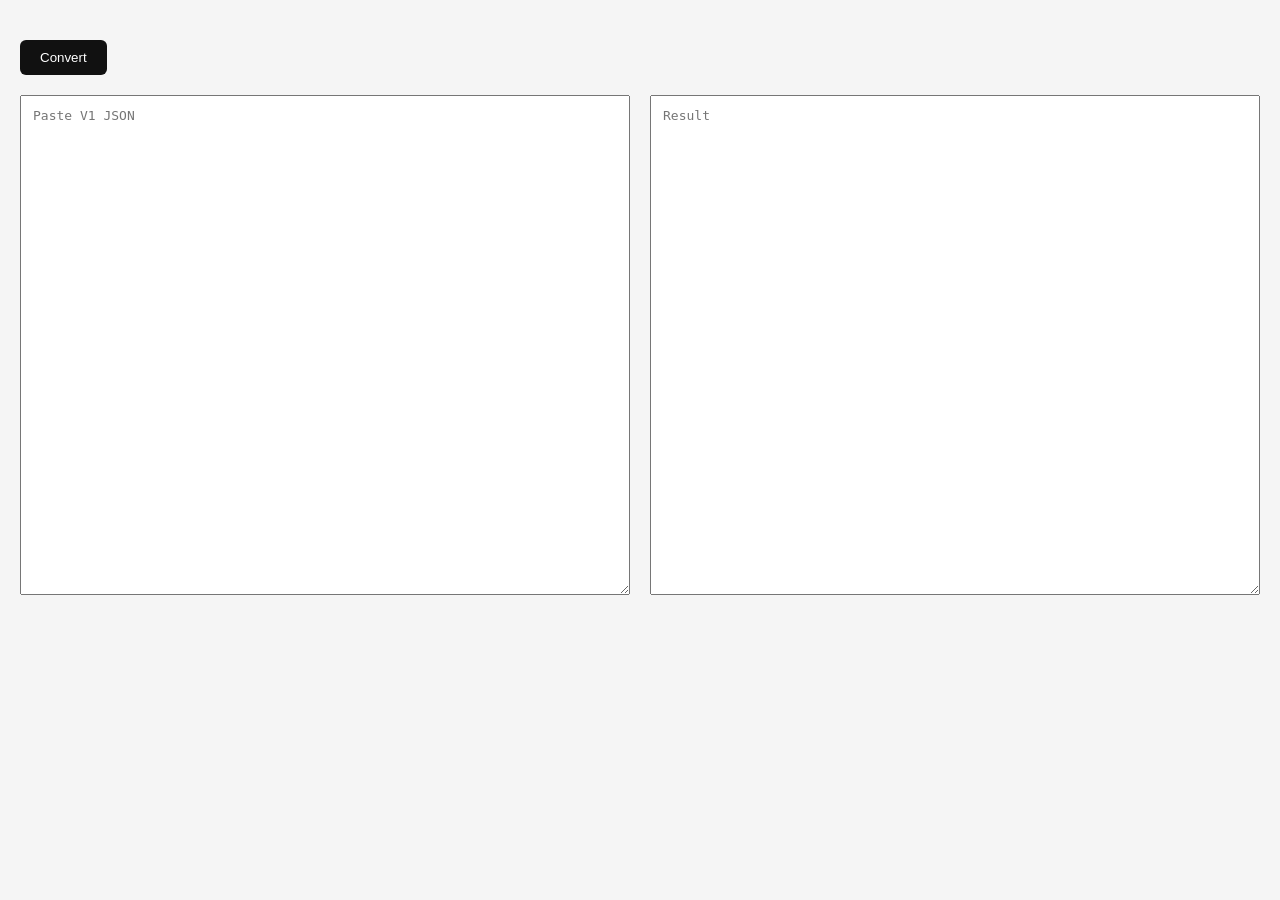
==== commit 0ae8dbea: "Update index.html" ====
--- a/index.html
+++ b/index.html
@@ -66,19 +66,17 @@
 </style>
 </head>
 <body>
-
-<h2>Theme V1 → V2 Converter</h2>
-
-<div class="container">
-    <div class="panel">
-        <h3>V1</h3>
-        <textarea id="v1"></textarea>
+    <div class="actions">
+        <button id="convertBtn">
+            Convert
+        </button>
     </div>
-
-    <div class="panel">
-        <h3>V2</h3>
-<textarea id="v2">
-{
+    <div class="container">
+        <textarea id="v1" placeholder="Paste V1 JSON"></textarea>
+        <textarea id="output" placeholder="Result"></textarea>
+    </div>
+    <script>
+    const DEFAULT_V2 = {
     "colors": [
         {
         "id": "light",
@@ -834,249 +832,225 @@
         }
     ]
     }
-</textarea>
-    </div>
-</div>
-
-<div class="actions">
-    <button id="convertBtn">
-        Convert
-    </button>
-
-    <button id="downloadBtn">
-        Download
-    </button>
-</div>
-
-<div class="panel">
-    <h3>Result</h3>
-    <textarea id="output"></textarea>
-</div>
-
-<script>
-function clone(data){
-    return JSON.parse(JSON.stringify(data));
-}
-
-function isObject(value){
-    return (
-        value &&
-        typeof value === "object" &&
-        !Array.isArray(value)
-    );
-}
-
-function deepMerge(target, source){
-
-    const result = clone(target);
-
-    Object.keys(source).forEach(key => {
-
-        const sourceValue = source[key];
-        const targetValue = result[key];
-
-        if(
-            isObject(sourceValue) &&
-            isObject(targetValue)
-        ){
-            result[key] = deepMerge(
-                targetValue,
-                sourceValue
-            );
-        }else{
-            result[key] = clone(sourceValue);
-        }
-    });
-
-    return result;
-}
-
-function normalizeV1Item(item, mapping){
-
-    const targetId =
-        mapping[item.id] || item.id;
-
-    return {
-        ...item,
-        id: targetId,
-        name: targetId
-    };
-}
-
-function mergeArrayById(
-    v1Items,
-    v2Items,
-    mapping = {}
-){
-
-    v1Items = Array.isArray(v1Items)
-        ? v1Items
-        : [];
-
-    v2Items = Array.isArray(v2Items)
-        ? v2Items
-        : [];
-
-    const map = new Map();
-
-    v1Items.forEach(item => {
-
-        const normalized =
-            normalizeV1Item(
-                item,
-                mapping
-            );
-
-        map.set(
-            normalized.id,
-            normalized
-        );
-    });
-
-    return v2Items.map(v2Item => {
-
-        const v1Item =
-            map.get(v2Item.id);
-
-        if(!v1Item){
-            return clone(v2Item);
-        }
-
-        return deepMerge(
-            v2Item,
-            v1Item
-        );
-    });
-}
-
-function convertTheme(v1, v2){
-
-    return {
-
-        ...clone(v2),
-
-        colors: mergeArrayById(
-            v1.colors,
-            v2.colors,
-            {
-                "scheme-1":"light",
-                "other":"other"
-            }
-        ),
-
-        typography: mergeArrayById(
-            v1.typography,
-            v2.typography,
-            {
-                "p":"p1"
-            }
-        ),
-
-        buttons: mergeArrayById(
-            v1.buttons,
-            v2.buttons
-        ),
-
-        cards: mergeArrayById(
-            v1.cards,
-            v2.cards
-        ),
-
-        badges: mergeArrayById(
-            v1.badges,
-            v2.badges
-        ),
-
-        forms: mergeArrayById(
-            v1.forms,
-            v2.forms
-        ),
-
-        spacings: mergeArrayById(
-            v1.spacings,
-            v2.spacings
-        )
-    };
-}
-
-document
-.getElementById("convertBtn")
-.addEventListener("click", () => {
-
-    try{
-
-        const v1 = JSON.parse(
-            document.getElementById("v1").value
-        );
-
-        const v2 = JSON.parse(
-            document.getElementById("v2").value
-        );
-
-        const result =
-            convertTheme(v1, v2);
-
-        document.getElementById(
-            "output"
-        ).value =
-            JSON.stringify(
-                result,
-                null,
-                2
-            );
-
-    }catch(error){
-
-        alert(
-            "JSON Error:\n" +
-            error.message
+;
+    
+    function clone(data){
+        return JSON.parse(JSON.stringify(data));
+    }
+    
+    function isObject(value){
+        return (
+            value &&
+            typeof value === "object" &&
+            !Array.isArray(value)
         );
     }
-});
-
-document
-.getElementById("downloadBtn")
-.addEventListener("click", () => {
-
-    const output =
-        document.getElementById(
-            "output"
-        ).value;
-
-    if(!output){
-        alert(
-            "Convert first"
-        );
-        return;
+    
+    function deepMerge(target, source){
+    
+        const result = clone(target);
+    
+        Object.keys(source).forEach(key => {
+    
+            const sourceValue = source[key];
+            const targetValue = result[key];
+    
+            if(
+                isObject(sourceValue) &&
+                isObject(targetValue)
+            ){
+                result[key] = deepMerge(
+                    targetValue,
+                    sourceValue
+                );
+            }else{
+                result[key] = clone(sourceValue);
+            }
+    
+        });
+    
+        return result;
     }
-
-    const blob =
-        new Blob(
-            [output],
-            {
-                type:"application/json"
+    
+    function mergeArrayById(
+        source,
+        target,
+        mapping = {}
+    ){
+    
+        source = Array.isArray(source)
+            ? source
+            : [];
+    
+        target = Array.isArray(target)
+            ? target
+            : [];
+    
+        const map = new Map();
+    
+        source.forEach(item => {
+    
+            const id =
+                mapping[item.id] || item.id;
+    
+            map.set(id,{
+                ...item,
+                id,
+                name:id
+            });
+    
+        });
+    
+        return target.map(item => {
+    
+            const sourceItem =
+                map.get(item.id);
+    
+            if(!sourceItem){
+                return clone(item);
             }
-        );
-
-    const url =
-        URL.createObjectURL(
-            blob
-        );
-
-    const a =
-        document.createElement(
-            "a"
-        );
-
-    a.href = url;
-    a.download =
-        "theme-v2.json";
-
-    a.click();
-
-    URL.revokeObjectURL(url);
-});
-</script>
+    
+            return deepMerge(
+                item,
+                sourceItem
+            );
+    
+        });
+    
+    }
+    
+    function createDarkFromScheme3(
+        scheme3,
+        darkDefault
+    ){
+    
+        return {
+            ...clone(darkDefault),
+    
+            value:{
+                ...clone(darkDefault.value),
+    
+                ...clone(scheme3.value),
+    
+                background:
+                    darkDefault.value.background
+            }
+        };
+    }
+    
+    function convertTheme(v1){
+    
+        const result =
+            clone(DEFAULT_V2);
+    
+        result.colors =
+            mergeArrayById(
+                v1.colors,
+                result.colors,
+                {
+                    "scheme-1":"light",
+                    "scheme-2":"muted",
+                    "scheme-3":"accent",
+                    "other":"other"
+                }
+            );
+    
+        result.typography =
+            mergeArrayById(
+                v1.typography,
+                result.typography,
+                {
+                    "p":"p1"
+                }
+            );
+    
+        result.buttons =
+            mergeArrayById(
+                v1.buttons,
+                result.buttons
+            );
+    
+        const scheme3 =
+            v1.colors?.find(
+                item =>
+                    item.id ===
+                    "scheme-3"
+            );
+    
+        if(scheme3){
+    
+            const darkIndex =
+                result.colors.findIndex(
+                    item =>
+                        item.id ===
+                        "dark"
+                );
+    
+            if(darkIndex > -1){
+    
+                result.colors[
+                    darkIndex
+                ] =
+                    createDarkFromScheme3(
+                        scheme3,
+                        result.colors[
+                            darkIndex
+                        ]
+                    );
+    
+            }
+    
+        }
+    
+        return result;
+    }
+    
+    document
+    .getElementById(
+        "convertBtn"
+    )
+    .addEventListener(
+        "click",
+        () => {
+    
+            try{
+    
+                const v1 =
+                    JSON.parse(
+                        document
+                        .getElementById(
+                            "v1"
+                        )
+                        .value
+                    );
+    
+                const result =
+                    convertTheme(
+                        v1
+                    );
+    
+                document
+                .getElementById(
+                    "output"
+                )
+                .value =
+                    JSON.stringify(
+                        result,
+                        null,
+                        2
+                    );
+    
+            }catch(error){
+    
+                alert(
+                    error.message
+                );
+    
+            }
+    
+        }
+    );
+    </script>
 
 </body>
 </html>
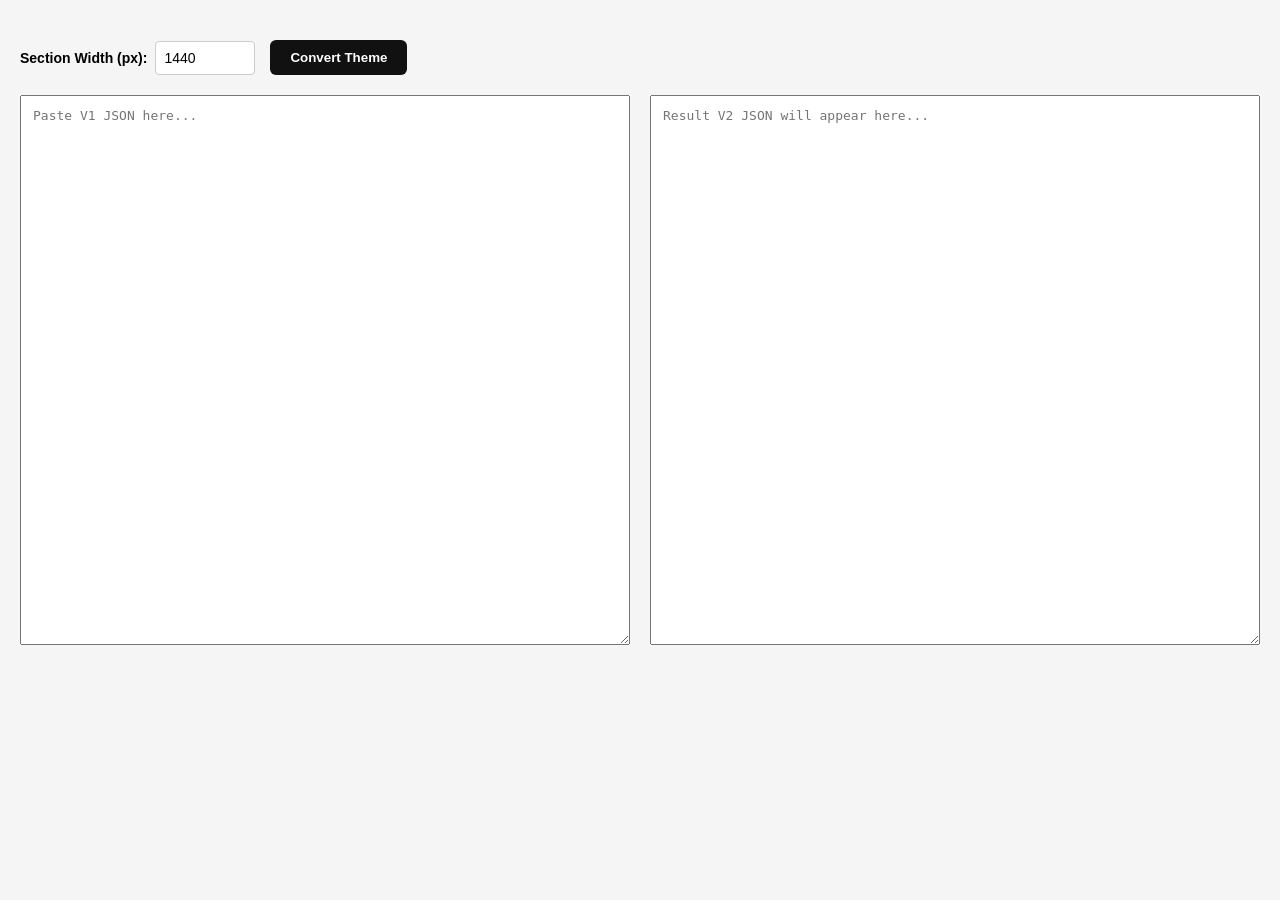
==== commit d74edaa2: "Update index.html" ====
--- a/index.html
+++ b/index.html
@@ -2,1055 +2,1034 @@
 <html>
 <head>
 <meta charset="UTF-8">
-<title>Theme V1 → V2 Converter</title>
-
+<title>Dynamic Theme Converter</title>
 <style>
-*{
-    box-sizing:border-box;
+*{box-sizing:border-box;}
+body{margin:0;padding:20px;background:#f5f5f5;font-family:Arial,sans-serif;}
+.container{display:grid;grid-template-columns:1fr 1fr;gap:20px;}
+textarea{width:100%;height:550px;font-family:monospace;font-size:13px;padding:12px;}
+.actions{
+    margin:20px 0;
+    display: flex;
+    align-items: center;
+    gap:15px;
 }
-
-body{
-    margin:0;
-    padding:20px;
-    background:#f5f5f5;
-    font-family:Arial,sans-serif;
+.input-group {
+    display: flex;
+    align-items: center;
+    gap: 8px;
 }
-
-h2{
-    margin-top:0;
+.input-group label {
+    font-weight: bold;
+    font-size: 14px;
 }
-
-.container{
-    display:grid;
-    grid-template-columns:1fr 1fr;
-    gap:20px;
+.input-group input {
+    padding: 8px;
+    border: 1px solid #ccc;
+    border-radius: 4px;
+    width: 100px;
+    font-size: 14px;
 }
-
-.panel{
-    background:#fff;
-    border-radius:8px;
-    padding:16px;
-}
-
-textarea{
-    width:100%;
-    height:500px;
-    resize:vertical;
-    font-family:monospace;
-    font-size:13px;
-    padding:12px;
-}
-
-.actions{
-    display:flex;
-    gap:12px;
-    margin:20px 0;
-}
-
-button{
-    padding:10px 20px;
-    border:none;
-    border-radius:6px;
-    cursor:pointer;
-}
-
-#convertBtn{
-    background:#111;
-    color:#fff;
-}
-
-#downloadBtn{
-    background:#0d6efd;
-    color:#fff;
-}
+button{padding:10px 20px;border:none;border-radius:6px;cursor:pointer;background:#111;color:#fff;font-weight:bold;}
 </style>
 </head>
 <body>
     <div class="actions">
-        <button id="convertBtn">
-            Convert
-        </button>
+        <div class="input-group">
+            <label for="sectionWidth">Section Width (px):</label>
+            <input type="number" id="sectionWidth" placeholder="1440" value="1440">
+        </div>
+        <button id="convertBtn">Convert Theme</button>
     </div>
     <div class="container">
-        <textarea id="v1" placeholder="Paste V1 JSON"></textarea>
-        <textarea id="output" placeholder="Result"></textarea>
+        <textarea id="v1" placeholder="Paste V1 JSON here..."></textarea>
+        <textarea id="output" placeholder="Result V2 JSON will appear here..."></textarea>
     </div>
+
     <script>
     const DEFAULT_V2 = {
-    "colors": [
-        {
-        "id": "light",
-        "name": "default",
-        "label": "Default",
-        "value": {
-            "text": "#53585f",
-            "accent": "#0055ff",
-            "heading": "#000919",
-            "background": "#ffffff",
-            "btn-pr-label": "#ffffff",
-            "btn-se-label": "#0055ff",
-            "btn-te-label": "#0055ff",
-            "btn-pr-border": "#0055ff",
-            "btn-se-border": "#99bbff",
-            "form-input-color": "#0a0a0a",
-            "btn-pr-background": "#0055ff",
-            "btn-se-background": "transparent",
-            "form-select-color": "#0a0a0a",
-            "btn-pr-label-hover": "0",
-            "btn-se-label-hover": "0",
-            "btn-te-label-hover": "-8",
-            "btn-pr-border-hover": "-8",
-            "btn-se-border-hover": "-4",
-            "card-cta-background": "#ffffff",
-            "form-textarea-color": "#0a0a0a",
-            "card-prod-background": "#ffffff",
-            "card-cta-border-color": "#ededed",
+  "colors": [
+    {
+      "id": "light",
+      "label": "Default",
+      "name": "default",
+      "value": {
+        "background": "#ffffff",
+        "heading": "#000000",
+        "text": "#363636",
+        "accent": "#cc331f",
+        "btn-pr-background": "#cc331f",
+        "btn-pr-background-hover": "-8",
+        "btn-pr-label": "#ffffff",
+        "btn-pr-label-hover": "0",
+        "btn-pr-border": "#cc331f",
+        "btn-pr-border-hover": "-8",
+        "btn-se-background": "transparent",
+        "btn-se-background-hover": "-4",
+        "btn-se-label": "#cc331f",
+        "btn-se-label-hover": "0",
+        "btn-se-border": "#cc331f",
+        "btn-se-border-hover": "-4",
+        "btn-te-label": "#cc331f",
+        "btn-te-label-hover": "-8",
+        "card-featured-background": "#ffffff",
+        "card-featured-border-color": "transparent",
+        "card-featured-shadow-color": "#000000",
+        "card-prod-background": "#ffffff",
+        "card-prod-border-color": "transparent",
+        "card-prod-shadow-color": "#000000",
+        "card-pricing-background": "#ffffff",
+        "card-pricing-border-color": "#e6e6e6",
+        "card-pricing-shadow-color": "#000000",
+        "card-cta-background": "#f4f4f4",
+        "card-cta-border-color": "transparent",
+        "card-cta-shadow-color": "#000000",
+        "card-media-background": "#ffffff",
+        "card-media-border-color": "transparent",
+        "card-media-shadow-color": "#000000",
+        "form-input-background": "#ffffff",
+        "form-input-color": "#0a0a0a",
+        "form-input-border-color": "#d4d4d4",
+        "form-select-background": "#ffffff",
+        "form-select-color": "#0a0a0a",
+        "form-select-border-color": "#d4d4d4",
+        "form-textarea-background": "#ffffff",
+        "form-textarea-color": "#0a0a0a",
+        "form-textarea-border-color": "#d4d4d4"
+      }
+    },
+    {
+      "id": "dark",
+      "label": "Dark",
+      "name": "dark",
+      "value": {
+        "background": "#000000",
+        "heading": "#ffffff",
+        "text": "#c1c1c1",
+        "accent": "#ffffff",
+        "btn-pr-background": "#ffffff",
+        "btn-pr-background-hover": "-8",
+        "btn-pr-label": "#000000",
+        "btn-pr-label-hover": "0",
+        "btn-pr-border": "#ffffff",
+        "btn-pr-border-hover": "-8",
+        "btn-se-background": "transparent",
+        "btn-se-background-hover": "-4",
+        "btn-se-label": "#ffffff",
+        "btn-se-label-hover": "0",
+        "btn-se-border": "#ffffff",
+        "btn-se-border-hover": "-4",
+        "btn-te-label": "#ffffff",
+        "btn-te-label-hover": "-8",
+        "card-featured-background": "#000000",
+        "card-featured-border-color": "#000000",
+        "card-featured-shadow-color": "#000000",
+        "card-prod-background": "#000000",
+        "card-prod-border-color": "#000000",
+        "card-prod-shadow-color": "#000000",
+        "card-pricing-background": "#000000",
+        "card-pricing-border-color": "#2a2a2a",
+        "card-pricing-shadow-color": "#000000",
+        "card-cta-background": "#181818",
+        "card-cta-border-color": "#181818",
+        "card-cta-shadow-color": "#000000",
+        "card-media-background": "#000000",
+        "card-media-border-color": "#000000",
+        "card-media-shadow-color": "#000000",
+        "form-input-background": "#171717",
+        "form-input-color": "#fafafa",
+        "form-input-border-color": "#404040",
+        "form-select-background": "#171717",
+        "form-select-color": "#fafafa",
+        "form-select-border-color": "#404040",
+        "form-textarea-background": "#171717",
+        "form-textarea-color": "#fafafa",
+        "form-textarea-border-color": "#404040"
+      }
+    },
+    {
+      "id": "accent",
+      "label": "Accent",
+      "name": "accent",
+      "value": {
+        "background": "#cc331f",
+        "heading": "#ffffff",
+        "text": "#f8f8f8",
+        "accent": "#ffffff",
+        "btn-pr-background": "#ffffff",
+        "btn-pr-background-hover": "-8",
+        "btn-pr-label": "#000000",
+        "btn-pr-label-hover": "0",
+        "btn-pr-border": "#ffffff",
+        "btn-pr-border-hover": "-8",
+        "btn-se-background": "transparent",
+        "btn-se-background-hover": "-4",
+        "btn-se-label": "#ffffff",
+        "btn-se-label-hover": "0",
+        "btn-se-border": "#ffffff",
+        "btn-se-border-hover": "-4",
+        "btn-te-label": "#ffffff",
+        "btn-te-label-hover": "-8",
+        "card-featured-background": "#cc331f",
+        "card-featured-border-color": "#cc331f",
+        "card-featured-shadow-color": "#000000",
+        "card-prod-background": "#cc331f",
+        "card-prod-border-color": "#cc331f",
+        "card-prod-shadow-color": "#000000",
+        "card-pricing-background": "#cc331f",
+        "card-pricing-border-color": "#d67a6e",
+        "card-pricing-shadow-color": "#000000",
+        "card-cta-background": "#b51500",
+        "card-cta-border-color": "#b51500",
+        "card-cta-shadow-color": "#000000",
+        "card-media-background": "#cc331f",
+        "card-media-border-color": "#cc331f",
+        "card-media-shadow-color": "#000000",
+        "form-input-background": "#262626",
+        "form-input-color": "#ffffff",
+        "form-input-border-color": "#525252",
+        "form-select-background": "#262626",
+        "form-select-color": "#ffffff",
+        "form-select-border-color": "#525252",
+        "form-textarea-background": "#262626",
+        "form-textarea-color": "#ffffff",
+        "form-textarea-border-color": "#525252"
+      }
+    },
+    {
+      "id": "muted",
+      "label": "Muted",
+      "name": "muted",
+      "value": {
+        "background": "#f4f4f4",
+        "heading": "#0a0a0a",
+        "text": "#404040",
+        "accent": "#171717",
+        "btn-pr-background": "#0a0a0a",
+        "btn-pr-background-hover": "-8",
+        "btn-pr-label": "#ffffff",
+        "btn-pr-label-hover": "0",
+        "btn-pr-border": "#0a0a0a",
+        "btn-pr-border-hover": "-8",
+        "btn-se-background": "#ffffff",
+        "btn-se-background-hover": "-4",
+        "btn-se-label": "#0a0a0a",
+        "btn-se-label-hover": "0",
+        "btn-se-border": "#0a0a0a",
+        "btn-se-border-hover": "-4",
+        "btn-te-label": "#0a0a0a",
+        "btn-te-label-hover": "-8",
+        "card-featured-background": "#f4f4f4",
+        "card-featured-border-color": "#e5e5e5",
+        "card-featured-shadow-color": "#000000",
+        "card-prod-background": "#f4f4f4",
+        "card-prod-border-color": "#e5e5e5",
+        "card-prod-shadow-color": "#000000",
+        "card-pricing-background": "#f4f4f4",
+        "card-pricing-border-color": "#e5e5e5",
+        "card-pricing-shadow-color": "#000000",
+        "card-cta-background": "#ffffff",
+        "card-cta-border-color": "#e5e5e5",
+        "card-cta-shadow-color": "#000000",
+        "card-media-background": "#f4f4f4",
+        "card-media-border-color": "#e5e5e5",
+        "card-media-shadow-color": "#000000",
+        "form-input-background": "#ffffff",
+        "form-input-color": "#0a0a0a",
+        "form-input-border-color": "#d4d4d4",
+        "form-select-background": "#ffffff",
+        "form-select-color": "#0a0a0a",
+        "form-select-border-color": "#d4d4d4",
+        "form-textarea-background": "#ffffff",
+        "form-textarea-color": "#0a0a0a",
+        "form-textarea-border-color": "#d4d4d4"
+      }
+    },
+    {
+      "id": "other",
+      "label": "Badge",
+      "name": "badge",
+      "value": {
+        "sale-price": "#d82727",
+        "sale-bg": "#d82727",
+        "sale-text": "#ffffff",
+        "sold-out-bg": "#adadad",
+        "sold-out-text": "#ffffff",
+        "tag-1-bg": "#cbe9f9",
+        "tag-1-text": "#000000",
+        "tag-2-bg": "#feda50",
+        "tag-2-text": "#000000",
+        "btn-pr-background-hover": "-8",
+        "btn-pr-border-hover": "-8",
+        "btn-pr-label-hover": "0",
+        "btn-se-background-hover": "-4",
+        "btn-se-border-hover": "-4",
+        "btn-se-label-hover": "0",
+        "btn-te-label-hover": "-8"
+      }
+    }
+  ],
+  "typography": [
+    {
+      "id": "h1",
+      "label": "Heading 1",
+      "name": "h1",
+      "value": {
+        "fontFamily": {
+          "source": "google",
+          "axes": [
+            {
+              "tag": "wght",
+              "min": 200,
+              "max": 800,
+              "defaultValue": 400
+            }
+          ],
+          "family": "Oswald",
+          "variants": [
+            "700"
+          ]
+        },
+        "fontSize": 68,
+        "fontWeight": 700,
+        "lineHeight": 1.2,
+        "letterSpacing": 0,
+        "fontSize_tablet": 52,
+        "lineHeight_tablet": 1.2,
+        "letterSpacing_tablet": 0,
+        "fontSize_mobile": 40,
+        "lineHeight_mobile": 1.2,
+        "letterSpacing_mobile": 0,
+        "fontStyle": "normal",
+        "textTransform": "uppercase"
+      }
+    },
+    {
+      "id": "h2",
+      "label": "Heading 2",
+      "name": "h2",
+      "value": {
+        "fontFamily": {
+          "source": "google",
+          "axes": [
+            {
+              "tag": "wght",
+              "min": 200,
+              "max": 800,
+              "defaultValue": 400
+            }
+          ],
+          "family": "Oswald",
+          "variants": [
+            "700"
+          ]
+        },
+        "fontSize": 36,
+        "fontWeight": 700,
+        "lineHeight": 1.2,
+        "letterSpacing": 0,
+        "fontSize_tablet": 32,
+        "lineHeight_tablet": 1.3,
+        "letterSpacing_tablet": 0,
+        "fontSize_mobile": 28,
+        "lineHeight_mobile": 1.3,
+        "letterSpacing_mobile": 0,
+        "textTransform": "uppercase",
+        "fontStyle": "normal"
+      }
+    },
+    {
+      "id": "h3",
+      "label": "Heading 3",
+      "name": "h3",
+      "value": {
+        "fontFamily": {
+          "source": "google",
+          "axes": [
+            {
+              "tag": "wght",
+              "min": 200,
+              "max": 800,
+              "defaultValue": 400
+            }
+          ],
+          "family": "Oswald",
+          "variants": [
+            "700"
+          ]
+        },
+        "fontSize": 30,
+        "fontWeight": 700,
+        "lineHeight": 1.3,
+        "letterSpacing": 0,
+        "fontSize_tablet": 28,
+        "lineHeight_tablet": 1.3,
+        "letterSpacing_tablet": 0,
+        "fontSize_mobile": 24,
+        "lineHeight_mobile": 1.4,
+        "letterSpacing_mobile": 0,
+        "textTransform": "uppercase",
+        "fontStyle": "normal"
+      }
+    },
+    {
+      "id": "h4",
+      "label": "Heading 4",
+      "name": "h4",
+      "value": {
+        "fontFamily": {
+          "source": "google",
+          "axes": [
+            {
+              "tag": "wght",
+              "min": 200,
+              "max": 800,
+              "defaultValue": 400
+            }
+          ],
+          "family": "Oswald",
+          "variants": [
+            "700"
+          ]
+        },
+        "fontSize": 24,
+        "fontWeight": 700,
+        "lineHeight": 1.4,
+        "letterSpacing": 0,
+        "fontSize_tablet": 22,
+        "lineHeight_tablet": 1.4,
+        "letterSpacing_tablet": 0,
+        "fontSize_mobile": 20,
+        "lineHeight_mobile": 1.4,
+        "letterSpacing_mobile": 0,
+        "textTransform": "uppercase",
+        "fontStyle": "normal"
+      }
+    },
+    {
+      "id": "h5",
+      "label": "Heading 5",
+      "name": "h5",
+      "value": {
+        "fontFamily": {
+          "source": "google",
+          "axes": [
+            {
+              "tag": "wght",
+              "min": 200,
+              "max": 800,
+              "defaultValue": 400
+            }
+          ],
+          "family": "Oswald",
+          "variants": [
+            "700"
+          ]
+        },
+        "fontSize": 18,
+        "fontWeight": 700,
+        "lineHeight": 1.5,
+        "letterSpacing": 0,
+        "fontSize_tablet": 16,
+        "lineHeight_tablet": 1.5,
+        "letterSpacing_tablet": 0,
+        "fontSize_mobile": 16,
+        "lineHeight_mobile": 1.5,
+        "letterSpacing_mobile": 0,
+        "textTransform": "uppercase",
+        "fontStyle": "normal"
+      }
+    },
+    {
+      "id": "p1",
+      "label": "Paragraph 1",
+      "name": "p1",
+      "value": {
+        "fontFamily": {
+          "source": "google",
+          "axes": [
+            {
+              "tag": "wght",
+              "min": 200,
+              "max": 800,
+              "defaultValue": 400
+            }
+          ],
+          "family": "IBM Plex Sans",
+          "variants": [
+            "400"
+          ]
+        },
+        "fontSize": 16,
+        "fontWeight": 400,
+        "lineHeight": 1.5,
+        "letterSpacing": 0,
+        "fontSize_tablet": 16,
+        "lineHeight_tablet": 1.5,
+        "letterSpacing_tablet": 0,
+        "fontSize_mobile": 16,
+        "lineHeight_mobile": 1.5,
+        "letterSpacing_mobile": 0,
+        "textTransform": "none",
+        "fontStyle": "normal"
+      }
+    },
+    {
+      "id": "p2",
+      "label": "Paragraph 2",
+      "name": "p2",
+      "value": {
+        "fontFamily": {
+          "source": "google",
+          "axes": [
+            {
+              "tag": "wght",
+              "min": 200,
+              "max": 800,
+              "defaultValue": 400
+            }
+          ],
+          "family": "IBM Plex Sans",
+          "variants": [
+            "400"
+          ]
+        },
+        "fontSize": 14,
+        "fontWeight": 400,
+        "lineHeight": 1.5,
+        "letterSpacing": 0,
+        "fontSize_tablet": 14,
+        "lineHeight_tablet": 1.5,
+        "letterSpacing_tablet": 0,
+        "fontSize_mobile": 14,
+        "lineHeight_mobile": 1.5,
+        "letterSpacing_mobile": 0,
+        "textTransform": "none",
+        "fontStyle": "normal"
+      }
+    },
+    {
+      "id": "p3",
+      "label": "Paragraph 3",
+      "name": "p3",
+      "value": {
+        "fontFamily": {
+          "source": "google",
+          "axes": [
+            {
+              "tag": "wght",
+              "min": 200,
+              "max": 800,
+              "defaultValue": 400
+            }
+          ],
+          "family": "IBM Plex Sans",
+          "variants": [
+            "400"
+          ]
+        },
+        "fontSize": 12,
+        "fontWeight": 400,
+        "lineHeight": 1.5,
+        "letterSpacing": 0,
+        "fontSize_tablet": 12,
+        "lineHeight_tablet": 1.5,
+        "letterSpacing_tablet": 0,
+        "fontSize_mobile": 12,
+        "lineHeight_mobile": 1.5,
+        "letterSpacing_mobile": 0,
+        "textTransform": "none",
+        "fontStyle": "normal"
+      }
+    },
+    {
+      "id": "eyebrow",
+      "label": "Eyebrow",
+      "name": "eyebrow",
+      "value": {
+        "fontFamily": {
+          "source": "google",
+          "axes": [
+            {
+              "tag": "wght",
+              "min": 200,
+              "max": 800,
+              "defaultValue": 400
+            }
+          ],
+          "family": "IBM Plex Sans",
+          "variants": [
+            "600"
+          ]
+        },
+        "fontSize": 14,
+        "fontWeight": 600,
+        "lineHeight": 1.5,
+        "letterSpacing": 0.14,
+        "fontSize_tablet": 14,
+        "lineHeight_tablet": 1.5,
+        "letterSpacing_tablet": 0.14,
+        "fontSize_mobile": 14,
+        "lineHeight_mobile": 1.5,
+        "letterSpacing_mobile": 0.14,
+        "textTransform": "uppercase",
+        "fontStyle": "normal"
+      }
+    }
+  ],
+  "buttons": [
+    {
+      "id": "primary",
+      "name": "btn-pr",
+      "label": "Primary",
+      "value": {
+        "borderWidth": 1,
+        "shadowX": 0,
+        "shadowY": 0,
+        "shadowBlur": 0,
+        "shadowTransparent": 0,
+        "borderWidth_tablet": 1,
+        "borderWidth_mobile": 1
+      }
+    },
+    {
+      "id": "secondary",
+      "name": "btn-se",
+      "label": "Secondary",
+      "value": {
+        "borderWidth": 1,
+        "shadowX": 0,
+        "shadowY": 0,
+        "shadowBlur": 0,
+        "borderWidth_tablet": 1,
+        "borderWidth_mobile": 1,
+        "shadowTransparent": 0
+      }
+    },
+    {
+      "id": "tertiary",
+      "name": "btn-te",
+      "label": "Tertiary",
+      "value": {
+        "underline": true,
+        "underlineOffset": 2,
+        "icon": "none"
+      }
+    },
+    {
+      "id": "button",
+      "name": "btn",
+      "label": "Button",
+      "value": {
+        "height": 44,
+        "padding": 28,
+        "borderRadius": 0,
+        "fontSize": 14,
+        "fontWeight": 500,
+        "letterSpacing": 1,
+        "textTransform": "Uppercase",
+        "transition_hover": 150,
+        "fontSize_tablet": 15,
+        "height_tablet": 45,
+        "padding_tablet": 30,
+        "fontSize_mobile": 15,
+        "height_mobile": 45,
+        "padding_mobile": 30
+      }
+    }
+  ],
+  "cards": [
+    {
+      "id": "featured",
+      "label": "Featured",
+      "value": {
+        "borderWidth": 1,
+        "borderRadius": 0,
+        "padding": 4,
+        "gap": 4,
+        "shadowX": 0,
+        "shadowY": 0,
+        "shadowBlur": 0,
+        "shadowTransparent": 0,
+        "backdropBlur": 0,
+        "backdropSaturate": 0
+      }
+    },
+    {
+      "id": "product",
+      "label": "Product",
+      "value": {
+        "borderWidth": 1,
+        "borderRadius": 0,
+        "padding": 4,
+        "gap": 3,
+        "shadowX": 0,
+        "shadowY": 0,
+        "shadowBlur": 0,
+        "shadowTransparent": 0,
+        "backdropBlur": 0,
+        "backdropSaturate": 0
+      }
+    },
+    {
+      "id": "pricing",
+      "label": "Pricing",
+      "value": {
+        "borderWidth": 1,
+        "borderRadius": 0,
+        "padding": 8,
+        "gap": 5,
+        "shadowX": 0,
+        "shadowY": 0,
+        "shadowBlur": 0,
+        "shadowTransparent": 0,
+        "backdropBlur": 0,
+        "backdropSaturate": 0
+      }
+    },
+    {
+      "id": "cta",
+      "label": "CTA",
+      "value": {
+        "borderWidth": 1,
+        "borderRadius": 0,
+        "padding": 10,
+        "gap": 4,
+        "shadowX": 0,
+        "shadowY": 0,
+        "shadowBlur": 0,
+        "shadowTransparent": 0,
+        "backdropBlur": 0,
+        "backdropSaturate": 0
+      }
+    },
+    {
+      "id": "media",
+      "label": "Media",
+      "value": {
+        "borderWidth": 1,
+        "borderRadius": 0,
+        "padding": 0,
+        "gap": 0,
+        "shadowX": 0,
+        "shadowY": 0,
+        "shadowBlur": 0,
+        "shadowTransparent": 0,
+        "backdropBlur": 0,
+        "backdropSaturate": 0
+      }
+    }
+  ],
+  "badges": [
+    {
+      "id": "default",
+      "label": "Default",
+      "value": {
+        "borderWidth": 1,
+        "borderRadius": 40,
+        "padding": 2.5
+      }
+    }
+  ],
+  "forms": [
+    {
+      "id": "input",
+      "label": "Input",
+      "value": {
+        "borderWidth": 1,
+        "borderRadius": 0,
+        "padding": 12,
+        "height": 48
+      }
+    },
+    {
+      "id": "select",
+      "label": "Select",
+      "value": {
+        "borderWidth": 1,
+        "borderRadius": 0,
+        "padding": 12,
+        "height": 48
+      }
+    },
+    {
+      "id": "textarea",
+      "label": "Textarea",
+      "value": {
+        "borderWidth": 1,
+        "borderRadius": 0,
+        "padding": 12,
+        "height": 80
+      }
+    }
+  ],
+  "spacings": [
+    {
+      "id": "section",
+      "label": "Section",
+      "value": {
+        "width": 1600,
+        "paddingX": 32,
+        "paddingX_tablet": 32,
+        "paddingX_mobile": 16,
+        "paddingY": 80,
+        "paddingY_tablet": 64,
+        "paddingY_mobile": 56,
+        "desktop": 320,
+        "mobile": 160
+      }
+    },
+    {
+      "id": "slot",
+      "label": "Slot",
+      "value": {
+        "paddingX": 0,
+        "paddingX_tablet": 0,
+        "paddingX_mobile": 0,
+        "paddingY": 0,
+        "paddingY_tablet": 0,
+        "paddingY_mobile": 0,
+        "gap": 8,
+        "gap_tablet": 8,
+        "gap_mobile": 8
+      }
+    },
+    {
+      "id": "grid",
+      "label": "Grid",
+      "value": {
+        "gap": 32,
+        "gap_tablet": 32,
+        "gap_mobile": 32
+      }
+    }
+  ]
+};
+
+   // --- UTILS MÀU SẮC HSL ---
+    function hexToHsl(hex) {
+        hex = hex.replace(/^#/, '');
+        if (hex.length === 3) hex = hex.split('').map(x => x + x).join('');
+        let r = parseInt(hex.substring(0, 2), 16) / 255;
+        let g = parseInt(hex.substring(2, 4), 16) / 255;
+        let b = parseInt(hex.substring(4, 6), 16) / 255;
+        let max = Math.max(r, g, b), min = Math.min(r, g, b);
+        let h, s, l = (max + min) / 2;
+        if (max === min) { h = s = 0; } else {
+            let d = max - min;
+            s = l > 0.5 ? d / (2 - max - min) : d / (max + min);
+            switch (max) {
+                case r: h = (g - b) / d + (g < b ? 6 : 0); break;
+                case g: h = (b - r) / d + 2; break;
+                case b: h = (r - g) / d + 4; break;
+            }
+            h /= 6;
+        }
+        return { h: h * 360, s: s * 100, l: l * 100 };
+    }
+
+    function hslToHex(h, s, l) {
+        l /= 100; h /= 360; s /= 100;
+        let r, g, b;
+        if (s === 0) { r = g = b = l; } else {
+            const hue2rgb = (p, q, t) => {
+                if (t < 0) t += 1; if (t > 1) t -= 1;
+                if (t < 1/6) return p + (q - p) * 6 * t;
+                if (t < 1/2) return q;
+                if (t < 2/3) return p + (q - p) * (2/3 - t) * 6;
+                return p;
+            };
+            let q = l < 0.5 ? l * (1 + s) : l + s - l * s;
+            let p = 2 * l - q;
+            r = hue2rgb(p, q, h + 1/3); g = hue2rgb(p, q, h); b = hue2rgb(p, q, h - 1/3);
+        }
+        const toHex = x => Math.round(x * 255).toString(16).padStart(2, '0');
+        return `#${toHex(r)}${toHex(g)}${toHex(b)}`;
+    }
+
+    function generateSurfacesFromBg(bgHex, isDark) {
+        const hsl = hexToHsl(bgHex);
+        let elevatedBg, borderCol, formBg, formBorder, textCol;
+
+        if (isDark) {
+            elevatedBg = hslToHex(hsl.h, hsl.s, Math.min(hsl.l + 4, 15));
+            borderCol = hslToHex(hsl.h, Math.max(hsl.s - 5, 10), Math.min(hsl.l + 12, 30));
+            formBg = hslToHex(hsl.h, Math.max(hsl.s - 10, 5), Math.min(hsl.l + 6, 12));
+            formBorder = hslToHex(hsl.h, Math.max(hsl.s - 5, 10), Math.min(hsl.l + 18, 38));
+            textCol = "#fafafa";
+        } else {
+            elevatedBg = hslToHex(hsl.h, hsl.s, Math.max(hsl.l - 2, 96));
+            borderCol = hslToHex(hsl.h, hsl.s, Math.max(hsl.l - 8, 86));
+            formBg = "#ffffff";
+            formBorder = hslToHex(hsl.h, hsl.s, Math.max(hsl.l - 14, 80));
+            textCol = "#0a0a0a";
+        }
+
+        return {
+            "card-prod-background": bgHex,
+            "card-featured-background": bgHex,
+            "card-prod-border-color": bgHex,
+            "card-cta-background": elevatedBg,
+            "card-media-background": elevatedBg,
+            "card-pricing-background": elevatedBg,
+            "card-cta-border-color": borderCol,
+            "card-media-border-color": borderCol,
+            "card-pricing-border-color": borderCol,
+            "card-featured-border-color": borderCol,
+            "form-input-background": formBg,
+            "form-select-background": formBg,
+            "form-textarea-background": formBg,
+            "form-input-border-color": formBorder,
+            "form-select-border-color": formBorder,
+            "form-textarea-border-color": formBorder,
+            "form-textarea-color": textCol,
+            "form-input-color": textCol,
+            "form-select-color": textCol,
             "card-cta-shadow-color": "#000000",
-            "card-media-background": "#ffffff",
-            "form-input-background": "#ffffff",
-            "card-prod-border-color": "#ffffff",
+            "card-media-shadow-color": "#000000",
+            "card-pricing-shadow-color": "#000000",
+            "card-featured-shadow-color": "#000000",
             "card-prod-shadow-color": "#000000",
-            "form-select-background": "#ffffff",
-            "btn-pr-background-hover": "-8",
-            "btn-se-background-hover": "-4",
-            "card-media-border-color": "#ededed",
-            "card-media-shadow-color": "#000000",
-            "card-pricing-background": "#ffffff",
-            "form-input-border-color": "#d4d4d4",
-            "card-featured-background": "#ffffff",
-            "form-select-border-color": "#d4d4d4",
-            "form-textarea-background": "#ffffff",
-            "card-pricing-border-color": "#ededed",
-            "card-pricing-shadow-color": "#000000",
-            "card-featured-border-color": "#ededed",
-            "card-featured-shadow-color": "#000000",
-            "form-textarea-border-color": "#d4d4d4"
-        }
-        },
-        {
-        "id": "dark",
-        "name": "dark",
-        "label": "Dark",
-        "value": {
-            "text": "#8f9bb3",
-            "accent": "#ffffff",
-            "heading": "#ffffff",
-            "background": "#000919",
-            "btn-pr-label": "#ffffff",
-            "btn-se-label": "#ffffff",
-            "btn-te-label": "#ffffff",
-            "btn-pr-border": "#0055ff",
-            "btn-se-border": "#646973",
-            "form-input-color": "#fafafa",
-            "btn-pr-background": "#0055ff",
-            "btn-se-background": "transparent",
-            "form-select-color": "#fafafa",
-            "btn-pr-label-hover": "0",
-            "btn-se-label-hover": "0",
-            "btn-te-label-hover": "-8",
-            "btn-pr-border-hover": "-8",
-            "btn-se-border-hover": "-4",
-            "card-cta-background": "#001133",
-            "form-textarea-color": "#fafafa",
-            "card-prod-background": "#000919",
-            "card-cta-border-color": "#3e485b",
-            "card-cta-shadow-color": "#000000",
-            "card-media-background": "#001133",
-            "form-input-background": "#171717",
-            "card-prod-border-color": "#000919",
-            "card-prod-shadow-color": "#000000",
-            "form-select-background": "#171717",
-            "btn-pr-background-hover": "-8",
-            "btn-se-background-hover": "-4",
-            "card-media-border-color": "#3e485b",
-            "card-media-shadow-color": "#000000",
-            "card-pricing-background": "#001133",
-            "form-input-border-color": "#404040",
-            "card-featured-background": "#000919",
-            "form-select-border-color": "#404040",
-            "form-textarea-background": "#171717",
-            "card-pricing-border-color": "#3e485b",
-            "card-pricing-shadow-color": "#000000",
-            "card-featured-border-color": "#3e485b",
-            "card-featured-shadow-color": "#000000",
-            "form-textarea-border-color": "#404040"
-        }
-        },
-        {
-        "id": "accent",
-        "name": "accent",
-        "label": "Accent",
-        "value": {
-            "text": "#ffffff",
-            "accent": "#ffffff",
-            "heading": "#ffffff",
-            "background": "#003399",
-            "btn-pr-label": "#003399",
-            "btn-se-label": "#ffffff",
-            "btn-te-label": "#ffffff",
-            "btn-pr-border": "#ffffff",
-            "btn-se-border": "#6c80a7",
-            "form-input-color": "#ffffff",
-            "btn-pr-background": "#ffffff",
-            "btn-se-background": "transparent",
-            "form-select-color": "#ffffff",
-            "btn-pr-label-hover": "0",
-            "btn-se-label-hover": "0",
-            "btn-te-label-hover": "-8",
-            "btn-pr-border-hover": "-8",
-            "btn-se-border-hover": "-4",
-            "card-cta-background": "#002266",
-            "form-textarea-color": "#ffffff",
-            "card-prod-background": "#003399",
-            "card-cta-border-color": "#3377ff",
-            "card-cta-shadow-color": "#000000",
-            "card-media-background": "#002266",
-            "form-input-background": "#262626",
-            "card-prod-border-color": "#003399",
-            "card-prod-shadow-color": "#000000",
-            "form-select-background": "#262626",
-            "btn-pr-background-hover": "-8",
-            "btn-se-background-hover": "-4",
-            "card-media-border-color": "#3377ff",
-            "card-media-shadow-color": "#000000",
-            "card-pricing-background": "#002266",
-            "form-input-border-color": "#525252",
-            "card-featured-background": "#003399",
-            "form-select-border-color": "#525252",
-            "form-textarea-background": "#262626",
-            "card-pricing-border-color": "#3377ff",
-            "card-pricing-shadow-color": "#000000",
-            "card-featured-border-color": "#3377ff",
-            "card-featured-shadow-color": "#000000",
-            "form-textarea-border-color": "#525252"
-        }
-        },
-        {
-        "id": "muted",
-        "name": "muted",
-        "label": "Muted",
-        "value": {
-            "text": "#404040",
-            "accent": "#171717",
-            "heading": "#0a0a0a",
-            "background": "#fafafa",
-            "btn-pr-label": "#ffffff",
-            "btn-se-label": "#0a0a0a",
-            "btn-te-label": "#0a0a0a",
-            "btn-pr-border": "#0a0a0a",
-            "btn-se-border": "#0a0a0a",
-            "form-input-color": "#0a0a0a",
-            "btn-pr-background": "#0a0a0a",
-            "btn-se-background": "#ffffff",
-            "form-select-color": "#0a0a0a",
-            "btn-pr-label-hover": "0",
-            "btn-se-label-hover": "0",
-            "btn-te-label-hover": "-8",
-            "btn-pr-border-hover": "-8",
-            "btn-se-border-hover": "-4",
-            "card-cta-background": "#ffffff",
-            "form-textarea-color": "#0a0a0a",
-            "card-prod-background": "#fafafa",
-            "card-cta-border-color": "#e5e5e5",
-            "card-cta-shadow-color": "#000000",
-            "card-media-background": "#ffffff",
-            "form-input-background": "#ffffff",
-            "card-prod-border-color": "#e5e5e5",
-            "card-prod-shadow-color": "#000000",
-            "form-select-background": "#ffffff",
-            "btn-pr-background-hover": "-8",
-            "btn-se-background-hover": "-4",
-            "card-media-border-color": "#e5e5e5",
-            "card-media-shadow-color": "#000000",
-            "card-pricing-background": "#ffffff",
-            "form-input-border-color": "#d4d4d4",
-            "card-featured-background": "#fafafa",
-            "form-select-border-color": "#d4d4d4",
-            "form-textarea-background": "#ffffff",
-            "card-pricing-border-color": "#e5e5e5",
-            "card-pricing-shadow-color": "#000000",
-            "card-featured-border-color": "#e5e5e5",
-            "card-featured-shadow-color": "#000000",
-            "form-textarea-border-color": "#d4d4d4"
-        }
-        },
-        {
-        "id": "other",
-        "name": "badge",
-        "label": "Badge",
-        "value": {
-            "sale-bg": "#d82727",
-            "tag-1-bg": "#002266",
-            "tag-2-bg": "#c7daff",
-            "sale-text": "#ffffff",
-            "sale-price": "#d82727",
-            "tag-1-text": "#ffffff",
-            "tag-2-text": "#000919",
-            "sold-out-bg": "#adadad",
-            "sold-out-text": "#ffffff",
-            "btn-pr-label-hover": "0",
-            "btn-se-label-hover": "0",
-            "btn-te-label-hover": "-8",
-            "btn-pr-border-hover": "-8",
-            "btn-se-border-hover": "-4",
             "btn-pr-background-hover": "-8",
             "btn-se-background-hover": "-4"
-        }
-        }
-    ],
-    "typography": [
-        {
-        "id": "h1",
-        "name": "h1",
-        "label": "Heading 1",
-        "value": {
-            "fontSize": 58,
-            "fontStyle": "Normal",
-            "fontFamily": {
-            "axes": [
-                {
-                "max": 800,
-                "min": 200,
-                "tag": "wght",
-                "defaultValue": 400
-                }
-            ],
-            "family": "IBM Plex Sans",
-            "source": "google",
-            "variants": [
-                "400"
-            ]
-            },
-            "fontWeight": 400,
-            "lineHeight": 1.2,
-            "letterSpacing": -0.02,
-            "textTransform": "capitalize",
-            "fontSize_mobile": 42,
-            "fontSize_tablet": 50,
-            "lineHeight_mobile": 1.2,
-            "lineHeight_tablet": 1.2,
-            "letterSpacing_mobile": -0.02,
-            "letterSpacing_tablet": -0.02
-        }
-        },
-        {
-        "id": "h2",
-        "name": "h2",
-        "label": "Heading 2",
-        "value": {
-            "fontSize": 42,
-            "fontStyle": "normal",
-            "fontFamily": {
-            "axes": [
-                {
-                "max": 800,
-                "min": 200,
-                "tag": "wght",
-                "defaultValue": 400
-                }
-            ],
-            "family": "IBM Plex Sans",
-            "source": "google",
-            "variants": [
-                "400"
-            ]
-            },
-            "fontWeight": 400,
-            "lineHeight": 1.2,
-            "letterSpacing": -0.01,
-            "textTransform": "capitalize",
-            "fontSize_mobile": 34,
-            "fontSize_tablet": 38,
-            "lineHeight_mobile": 1.2,
-            "lineHeight_tablet": 1.2,
-            "letterSpacing_mobile": -0.01,
-            "letterSpacing_tablet": -0.01
-        }
-        },
-        {
-        "id": "h3",
-        "name": "h3",
-        "label": "Heading 3",
-        "value": {
-            "fontSize": 34,
-            "fontStyle": "normal",
-            "fontFamily": {
-            "axes": [
-                {
-                "max": 800,
-                "min": 200,
-                "tag": "wght",
-                "defaultValue": 400
-                }
-            ],
-            "family": "IBM Plex Sans",
-            "source": "google",
-            "variants": [
-                "400"
-            ]
-            },
-            "fontWeight": 400,
-            "lineHeight": 1.3,
-            "letterSpacing": -0.01,
-            "textTransform": "capitalize",
-            "fontSize_mobile": 26,
-            "fontSize_tablet": 30,
-            "lineHeight_mobile": 1.3,
-            "lineHeight_tablet": 1.3,
-            "letterSpacing_mobile": -0.01,
-            "letterSpacing_tablet": -0.01
-        }
-        },
-        {
-        "id": "h4",
-        "name": "h4",
-        "label": "Heading 4",
-        "value": {
-            "fontSize": 24,
-            "fontStyle": "normal",
-            "fontFamily": {
-            "axes": [
-                {
-                "max": 800,
-                "min": 200,
-                "tag": "wght",
-                "defaultValue": 400
-                }
-            ],
-            "family": "IBM Plex Sans",
-            "source": "google",
-            "variants": [
-                "400"
-            ]
-            },
-            "fontWeight": 400,
-            "lineHeight": 1.4,
-            "letterSpacing": -0.01,
-            "textTransform": "capitalize",
-            "fontSize_mobile": 20,
-            "fontSize_tablet": 22,
-            "lineHeight_mobile": 1.4,
-            "lineHeight_tablet": 1.4,
-            "letterSpacing_mobile": -0.01,
-            "letterSpacing_tablet": -0.01
-        }
-        },
-        {
-        "id": "h5",
-        "name": "h5",
-        "label": "Heading 5",
-        "value": {
-            "fontSize": 20,
-            "fontStyle": "normal",
-            "fontFamily": {
-            "axes": [
-                {
-                "max": 800,
-                "min": 200,
-                "tag": "wght",
-                "defaultValue": 400
-                }
-            ],
-            "family": "IBM Plex Sans",
-            "source": "google",
-            "variants": [
-                "400"
-            ]
-            },
-            "fontWeight": 400,
-            "lineHeight": 1.5,
-            "letterSpacing": 0,
-            "textTransform": "capitalize",
-            "fontSize_mobile": 18,
-            "fontSize_tablet": 19,
-            "lineHeight_mobile": 1.5,
-            "lineHeight_tablet": 1.5,
-            "letterSpacing_mobile": 0,
-            "letterSpacing_tablet": 0
-        }
-        },
-        {
-        "id": "p1",
-        "name": "p1",
-        "label": "Paragraph 1",
-        "value": {
-            "fontSize": 16,
-            "fontStyle": "normal",
-            "fontFamily": {
-            "axes": [
-                {
-                "max": 800,
-                "min": 200,
-                "tag": "wght",
-                "defaultValue": 400
-                }
-            ],
-            "family": "IBM Plex Sans",
-            "source": "google",
-            "variants": [
-                "400"
-            ]
-            },
-            "fontWeight": 400,
-            "lineHeight": 1.5,
-            "letterSpacing": 0,
-            "textTransform": "none",
-            "fontSize_mobile": 17,
-            "fontSize_tablet": 18,
-            "lineHeight_mobile": 1.5,
-            "lineHeight_tablet": 1.5,
-            "letterSpacing_mobile": 0,
-            "letterSpacing_tablet": 0
-        }
-        },
-        {
-        "id": "p2",
-        "name": "p2",
-        "label": "Paragraph 2",
-        "value": {
-            "fontSize": 14,
-            "fontStyle": "normal",
-            "fontFamily": {
-            "axes": [
-                {
-                "max": 800,
-                "min": 200,
-                "tag": "wght",
-                "defaultValue": 400
-                }
-            ],
-            "family": "IBM Plex Sans",
-            "source": "google",
-            "variants": [
-                "400"
-            ]
-            },
-            "fontWeight": 400,
-            "lineHeight": 1.5,
-            "letterSpacing": 0,
-            "textTransform": "none",
-            "fontSize_mobile": 15,
-            "fontSize_tablet": 16,
-            "lineHeight_mobile": 1.5,
-            "lineHeight_tablet": 1.5,
-            "letterSpacing_mobile": 0,
-            "letterSpacing_tablet": 0
-        }
-        },
-        {
-        "id": "p3",
-        "name": "p3",
-        "label": "Paragraph 3",
-        "value": {
-            "fontSize": 12,
-            "fontStyle": "normal",
-            "fontFamily": {
-            "axes": [
-                {
-                "max": 800,
-                "min": 200,
-                "tag": "wght",
-                "defaultValue": 400
-                }
-            ],
-            "family": "IBM Plex Sans",
-            "source": "google",
-            "variants": [
-                "400"
-            ]
-            },
-            "fontWeight": 400,
-            "lineHeight": 1.5,
-            "letterSpacing": 0,
-            "textTransform": "none",
-            "fontSize_mobile": 13,
-            "fontSize_tablet": 14,
-            "lineHeight_mobile": 1.5,
-            "lineHeight_tablet": 1.5,
-            "letterSpacing_mobile": 0,
-            "letterSpacing_tablet": 0
-        }
-        },
-        {
-        "id": "eyebrow",
-        "name": "eyebrow",
-        "label": "Eyebrow",
-        "value": {
-            "fontSize": 13,
-            "fontStyle": "normal",
-            "fontFamily": {
-            "axes": [
-                {
-                "max": 800,
-                "min": 200,
-                "tag": "wght",
-                "defaultValue": 400
-                }
-            ],
-            "family": "IBM Plex Sans",
-            "source": "google",
-            "variants": [
-                "500"
-            ]
-            },
-            "fontWeight": 500,
-            "lineHeight": 1.5,
-            "letterSpacing": 0.2,
-            "textTransform": "uppercase",
-            "fontSize_mobile": 12,
-            "fontSize_tablet": 13,
-            "lineHeight_mobile": 1.5,
-            "lineHeight_tablet": 1.5,
-            "letterSpacing_mobile": 0.2,
-            "letterSpacing_tablet": 0.1
-        }
-        }
-    ],
-    "buttons": [
-        {
-        "id": "primary",
-        "name": "btn-pr",
-        "label": "Primary",
-        "value": {
-            "shadowX": 0,
-            "shadowY": 0,
-            "shadowBlur": 0,
-            "borderWidth": 1,
-            "shadowTransparent": 0,
-            "borderWidth_mobile": 1,
-            "borderWidth_tablet": 1
-        }
-        },
-        {
-        "id": "secondary",
-        "name": "btn-se",
-        "label": "Secondary",
-        "value": {
-            "shadowX": 0,
-            "shadowY": 0,
-            "shadowBlur": 0,
-            "borderWidth": 1,
-            "shadowTransparent": 0,
-            "borderWidth_mobile": 1,
-            "borderWidth_tablet": 1
-        }
-        },
-        {
-        "id": "tertiary",
-        "name": "btn-te",
-        "label": "Tertiary",
-        "value": {
-            "icon": "",
-            "underline": true,
-            "underlineOffset": 4
-        }
-        },
-        {
-        "id": "button",
-        "name": "btn",
-        "label": "Button",
-        "value": {
-            "height": 48,
-            "padding": 30,
-            "fontSize": 14,
-            "fontWeight": 400,
-            "borderRadius": 4,
-            "height_mobile": 45,
-            "height_tablet": 45,
-            "letterSpacing": 1,
-            "textTransform": "None",
-            "padding_mobile": 30,
-            "padding_tablet": 30,
-            "fontSize_mobile": 15,
-            "fontSize_tablet": 15,
-            "transition_hover": 150
-        }
-        }
-    ],
-    "cards": [
-        {
-        "id": "featured",
-        "label": "Featured",
-        "value": {
-            "gap": 4,
-            "padding": 4,
-            "shadowX": 0,
-            "shadowY": 0,
-            "shadowBlur": 0,
-            "borderWidth": 1,
-            "backdropBlur": 0,
-            "borderRadius": 6,
-            "backdropSaturate": 0,
-            "shadowTransparent": 0
-        }
-        },
-        {
-        "id": "product",
-        "label": "Product",
-        "value": {
-            "gap": 3,
-            "padding": 4,
-            "shadowX": 0,
-            "shadowY": 0,
-            "shadowBlur": 0,
-            "borderWidth": 1,
-            "backdropBlur": 0,
-            "borderRadius": 6,
-            "backdropSaturate": 0,
-            "shadowTransparent": 0
-        }
-        },
-        {
-        "id": "pricing",
-        "label": "Pricing",
-        "value": {
-            "gap": 5,
-            "padding": 8,
-            "shadowX": 0,
-            "shadowY": 0,
-            "shadowBlur": 0,
-            "borderWidth": 1,
-            "backdropBlur": 0,
-            "borderRadius": 6,
-            "backdropSaturate": 0,
-            "shadowTransparent": 0
-        }
-        },
-        {
-        "id": "cta",
-        "label": "CTA",
-        "value": {
-            "gap": 4,
-            "padding": 10,
-            "shadowX": 0,
-            "shadowY": 0,
-            "shadowBlur": 0,
-            "borderWidth": 1,
-            "backdropBlur": 0,
-            "borderRadius": 6,
-            "backdropSaturate": 0,
-            "shadowTransparent": 0
-        }
-        },
-        {
-        "id": "media",
-        "label": "Media",
-        "value": {
-            "gap": 0,
-            "padding": 0,
-            "shadowX": 0,
-            "shadowY": 0,
-            "shadowBlur": 0,
-            "borderWidth": 1,
-            "backdropBlur": 0,
-            "borderRadius": 6,
-            "backdropSaturate": 0,
-            "shadowTransparent": 0
-        }
-        }
-    ],
-    "badges": [
-        {
-        "id": "default",
-        "label": "Default",
-        "value": {
-            "padding": 2,
-            "borderWidth": 1,
-            "borderRadius": 4
-        }
-        }
-    ],
-    "forms": [
-        {
-        "id": "input",
-        "label": "Input",
-        "value": {
-            "height": 4,
-            "padding": 4,
-            "borderWidth": 1,
-            "borderRadius": 6
-        }
-        },
-        {
-        "id": "select",
-        "label": "Select",
-        "value": {
-            "height": 4,
-            "padding": 4,
-            "borderWidth": 1,
-            "borderRadius": 6
-        }
-        },
-        {
-        "id": "textarea",
-        "label": "Textarea",
-        "value": {
-            "height": 4,
-            "padding": 4,
-            "borderWidth": 1,
-            "borderRadius": 6
-        }
-        }
-    ],
-    "spacings": [
-        {
-        "id": "section",
-        "label": "Section",
-        "value": {
-            "width": 1440,
-            "paddingX": 10,
-            "paddingY": 72,
-            "paddingX_mobile": 5,
-            "paddingX_tablet": 8,
-            "paddingY_mobile": 40,
-            "paddingY_tablet": 16
-        }
-        },
-        {
-        "id": "slot",
-        "label": "Slot",
-        "value": {
-            "gap": 32,
-            "paddingX": 0,
-            "paddingY": 0,
-            "gap_mobile": 16,
-            "gap_tablet": 8,
-            "paddingX_mobile": 0,
-            "paddingX_tablet": 0,
-            "paddingY_mobile": 0,
-            "paddingY_tablet": 0
-        }
-        },
-        {
-        "id": "grid",
-        "label": "Grid",
-        "value": {
-            "gap": 20,
-            "gap_mobile": 12,
-            "gap_tablet": 5
-        }
-        }
-    ]
-    }
-;
-    
-    function clone(data){
-        return JSON.parse(JSON.stringify(data));
-    }
-    
-    function isObject(value){
-        return (
-            value &&
-            typeof value === "object" &&
-            !Array.isArray(value)
-        );
-    }
+        };
+    }
+
+    function clone(data){ return JSON.parse(JSON.stringify(data)); }
+    function isObject(val){ return val && typeof val === "object" && !Array.isArray(val); }
     
     function deepMerge(target, source){
-    
         const result = clone(target);
-    
         Object.keys(source).forEach(key => {
-    
-            const sourceValue = source[key];
-            const targetValue = result[key];
-    
-            if(
-                isObject(sourceValue) &&
-                isObject(targetValue)
-            ){
-                result[key] = deepMerge(
-                    targetValue,
-                    sourceValue
-                );
+            if(isObject(source[key]) && isObject(result[key])){
+                result[key] = deepMerge(result[key], source[key]);
             }else{
-                result[key] = clone(sourceValue);
-            }
-    
+                result[key] = clone(source[key]);
+            }
         });
-    
         return result;
     }
-    
-    function mergeArrayById(
-        source,
-        target,
-        mapping = {}
-    ){
-    
-        source = Array.isArray(source)
-            ? source
-            : [];
-    
-        target = Array.isArray(target)
-            ? target
-            : [];
-    
+
+    // Hàm cập nhật mảng màu sắc có xử lý đồng bộ lại Label theo ID đích
+    function mergeColorsArray(source, target, mapping) {
+        source = Array.isArray(source) ? source : [];
+        target = Array.isArray(target) ? target : [];
         const map = new Map();
-    
+
+        // Định nghĩa nhãn mới tương ứng với ID V2
+        const labelMapping = {
+            "light": "Default",
+            "muted": "Muted",
+            "dark": "Dark",
+            "accent": "Accent",
+            "other": "Badge"
+        };
+
         source.forEach(item => {
-    
-            const id =
-                mapping[item.id] || item.id;
-    
-            map.set(id,{
-                ...item,
-                id,
-                name:id
-            });
-    
+            const id = mapping[item.id] || item.id;
+            const mappedItem = { 
+                ...item, 
+                id: id,
+                name: id,
+                label: labelMapping[id] || item.label // Cập nhật lại Label chuẩn chỉnh ở đây
+            };
+            map.set(id, mappedItem);
         });
-    
+
         return target.map(item => {
-    
-            const sourceItem =
-                map.get(item.id);
-    
-            if(!sourceItem){
-                return clone(item);
-            }
-    
-            return deepMerge(
-                item,
-                sourceItem
-            );
-    
+            const sourceItem = map.get(item.id);
+            if(!sourceItem) return clone(item);
+            return deepMerge(item, sourceItem);
         });
-    
-    }
-    
-    function createDarkFromScheme3(
-        scheme3,
-        darkDefault
-    ){
-    
-        return {
-            ...clone(darkDefault),
-    
-            value:{
-                ...clone(darkDefault.value),
-    
-                ...clone(scheme3.value),
-    
-                background:
-                    darkDefault.value.background
-            }
+    }
+
+    function mergeArrayById(source, target, mapping = {}, keepOriginalName = false){
+        source = Array.isArray(source) ? source : [];
+        target = Array.isArray(target) ? target : [];
+        const map = new Map();
+        source.forEach(item => {
+            const id = mapping[item.id] || item.id;
+            const mappedItem = { ...item, id };
+            if (!keepOriginalName) mappedItem.name = id;
+            map.set(id, mappedItem);
+        });
+        return target.map(item => {
+            const sourceItem = map.get(item.id);
+            if(!sourceItem) return clone(item);
+            return deepMerge(item, sourceItem);
+        });
+    }
+
+    function convertTheme(v1, targetWidth){
+        const result = clone(DEFAULT_V2);
+        
+        // 1. Cập nhật width
+        const sectionSpacing = result.spacings.find(s => s.id === "section");
+        if (sectionSpacing && sectionSpacing.value) {
+            sectionSpacing.value.width = targetWidth;
+        }
+
+        // 2. Xác định mapping màu dựa trên sự xuất hiện của scheme-4
+        const hasScheme4 = v1.colors?.some(item => item.id === "scheme-4");
+        let colorMapping = hasScheme4 ? {
+            "scheme-1": "light", "scheme-2": "muted", "scheme-3": "dark", "scheme-4": "accent", "other": "other"
+        } : {
+            "scheme-1": "light", "scheme-2": "muted", "scheme-3": "accent", "other": "other"
         };
-    }
-    
-    function convertTheme(v1){
-    
-        const result =
-            clone(DEFAULT_V2);
-    
-        result.colors =
-            mergeArrayById(
-                v1.colors,
-                result.colors,
-                {
-                    "scheme-1":"light",
-                    "scheme-2":"muted",
-                    "scheme-3":"accent",
-                    "other":"other"
-                }
-            );
-    
-        result.typography =
-            mergeArrayById(
-                v1.typography,
-                result.typography,
-                {
-                    "p":"p1"
-                }
-            );
-    
-        result.buttons =
-            mergeArrayById(
-                v1.buttons,
-                result.buttons
-            );
-    
-        const scheme3 =
-            v1.colors?.find(
-                item =>
-                    item.id ===
-                    "scheme-3"
-            );
-    
-        if(scheme3){
-    
-            const darkIndex =
-                result.colors.findIndex(
-                    item =>
-                        item.id ===
-                        "dark"
-                );
-    
-            if(darkIndex > -1){
-    
-                result.colors[
-                    darkIndex
-                ] =
-                    createDarkFromScheme3(
-                        scheme3,
-                        result.colors[
-                            darkIndex
-                        ]
-                    );
-    
-            }
-    
+
+        // Chạy trộn màu sắc và đổi label đồng bộ
+        result.colors = mergeColorsArray(v1.colors, result.colors, colorMapping);
+
+        // Backup sinh theme dark từ scheme-3 nếu đầu vào thiếu scheme-4
+        if (!hasScheme4) {
+            const scheme3 = v1.colors?.find(item => item.id === "scheme-3");
+            const darkIndex = result.colors.findIndex(item => item.id === "dark");
+            if (scheme3 && darkIndex > -1) {
+                result.colors[darkIndex].label = "Dark";
+                result.colors[darkIndex].name = "dark";
+                result.colors[darkIndex].value = { ...clone(scheme3.value), background: "#000919" };
+            }
         }
-    
+
+        // Tính toán lại Surface tự động
+        result.colors = result.colors.map(theme => {
+            if (!theme.value || !theme.value.background) return theme;
+            const hsl = hexToHsl(theme.value.background);
+            const isDark = hsl.l < 40; 
+            const dynamicSurfaces = generateSurfacesFromBg(theme.value.background, isDark);
+            theme.value = { ...theme.value, ...dynamicSurfaces };
+            return theme;
+        });
+
+        // 3. Convert Typography & Buttons
+        result.typography = mergeArrayById(v1.typography, result.typography, {
+            "h1": "h1", "h2": "h2", "h3": "h3", "h4": "h4", "h5": "h5", "p": "p1", "p2": "p2", "p3": "p3", "eyebrow": "eyebrow"
+        });
+
+        result.buttons = mergeArrayById(v1.buttons, result.buttons, {
+            "primary": "primary", "secondary": "secondary", "tertiary": "tertiary", "button": "button"
+        }, true);
+
+        const globalBtn = result.buttons.find(item => item.id === "button");
+        if (globalBtn && globalBtn.value && typeof globalBtn.value.borderRadius === 'number') {
+            globalBtn.value.borderRadius = Math.min(globalBtn.value.borderRadius, 50);
+        }
+
         return result;
     }
-    
-    document
-    .getElementById(
-        "convertBtn"
-    )
-    .addEventListener(
-        "click",
-        () => {
-    
-            try{
-    
-                const v1 =
-                    JSON.parse(
-                        document
-                        .getElementById(
-                            "v1"
-                        )
-                        .value
-                    );
-    
-                const result =
-                    convertTheme(
-                        v1
-                    );
-    
-                document
-                .getElementById(
-                    "output"
-                )
-                .value =
-                    JSON.stringify(
-                        result,
-                        null,
-                        2
-                    );
-    
-            }catch(error){
-    
-                alert(
-                    error.message
-                );
-    
-            }
-    
+
+    document.getElementById("convertBtn").addEventListener("click", () => {
+        try {
+            const v1 = JSON.parse(document.getElementById("v1").value);
+            let inputWidth = parseInt(document.getElementById("sectionWidth").value, 10);
+            if (isNaN(inputWidth)) inputWidth = 1440;
+
+            const result = convertTheme(v1, inputWidth);
+            document.getElementById("output").value = JSON.stringify(result, null, 2);
+        } catch(error) {
+            alert("JSON không hợp lệ: " + error.message);
         }
-    );
+    });
     </script>
-
 </body>
 </html>
